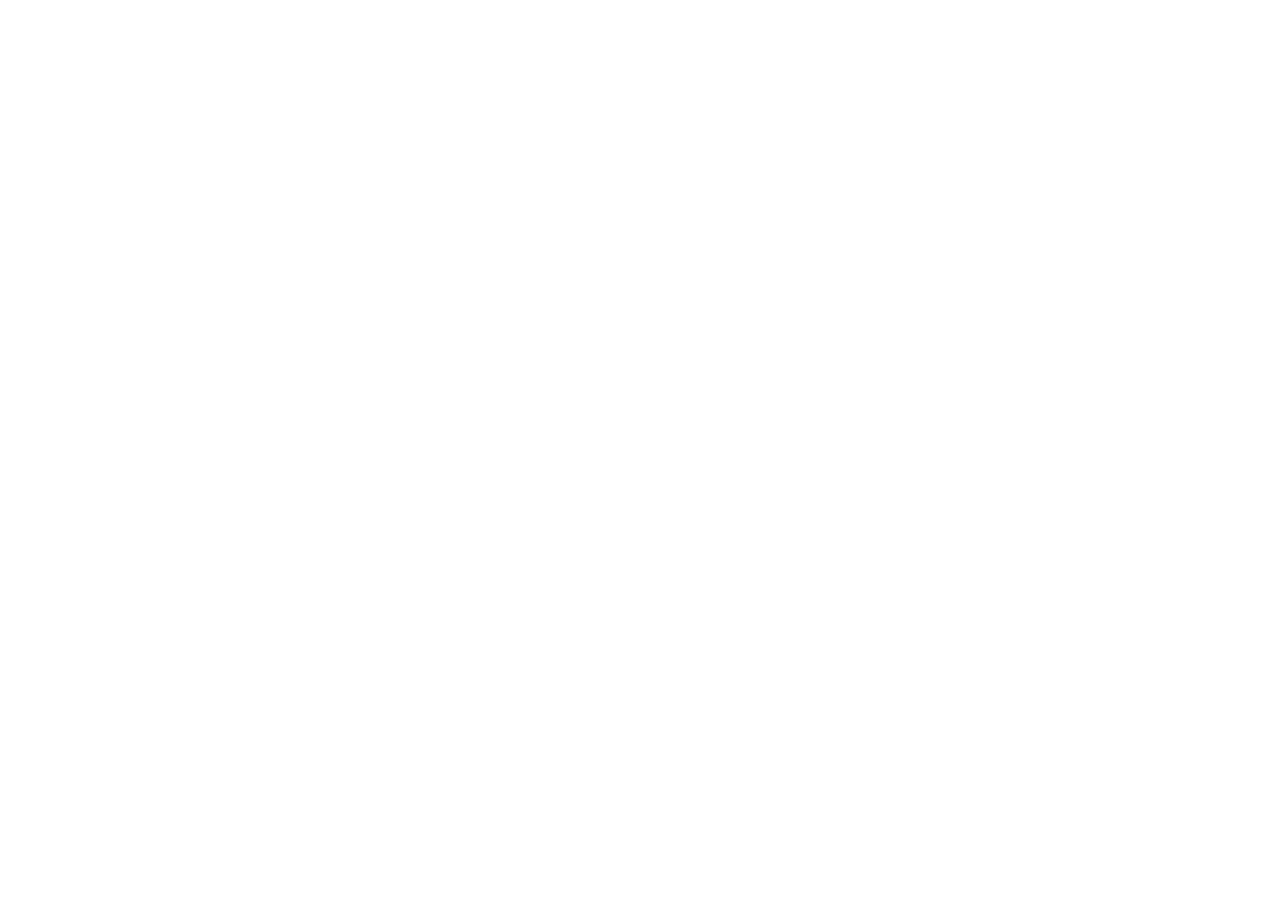
==== all-cards.html @ 4052f907 "added files" ====
<html lang="en">
   <head>
      <meta charset="UTF-8" />
      <meta name="viewport" content="width=device-width, initial-scale=1.0" />
      <title>White Bear Start</title>
      <link rel="stylesheet" href="style/dist.css" />

      <script
         src="https://cdnjs.cloudflare.com/ajax/libs/jquery/3.5.1/jquery.min.js"
         defer
      ></script>
   </head>
   <body></body>
</html>
---- style/dist.css ----
@charset "UTF-8";
@import url("https://fonts.googleapis.com/css2?family=Fira+Sans:wght@500&family=Noto+Sans:wght@400;700&family=Noto+Serif&display=swap");
/*!
 * Bootstrap v4.4.1 (https://getbootstrap.com/)
 * Copyright 2011-2019 The Bootstrap Authors
 * Copyright 2011-2019 Twitter, Inc.
 * Licensed under MIT (https://github.com/twbs/bootstrap/blob/master/LICENSE)
 */
:root {
  --blue: #2f52b9;
  --indigo: #6610f2;
  --purple: #6f42c1;
  --pink: #e83e8c;
  --red: #a42443;
  --orange: #fd7e14;
  --yellow: #ffc107;
  --green: #28a745;
  --teal: #20c997;
  --cyan: #17a2b8;
  --white: #fff;
  --gray: #52535f;
  --gray-dark: #292a30;
  --primary: #52535f;
  --secondary: #3d3e47;
  --success: #2f52b9;
  --info: #17a2b8;
  --warning: #ffc107;
  --danger: #ecb8c5;
  --light: #cccdd2;
  --dark: #292a30;
  --breakpoint-xs: 0;
  --breakpoint-sm: 576px;
  --breakpoint-md: 768px;
  --breakpoint-lg: 992px;
  --breakpoint-xl: 1200px;
  --font-family-sans-serif: "Noto Sans", sans-serif, "Apple Color Emoji", "Segoe UI Emoji", "Segoe UI Symbol", "Noto Color Emoji";
  --font-family-monospace: SFMono-Regular, Menlo, Monaco, Consolas, "Liberation Mono", "Courier New", monospace;
}

*,
*::before,
*::after {
  box-sizing: border-box;
}

html {
  font-family: sans-serif;
  line-height: 1.15;
  -webkit-text-size-adjust: 100%;
  -webkit-tap-highlight-color: rgba(0, 0, 0, 0);
}

article, aside, figcaption, figure, footer, header, hgroup, main, nav, section {
  display: block;
}

body {
  margin: 0;
  font-family: "Noto Sans", sans-serif, "Apple Color Emoji", "Segoe UI Emoji", "Segoe UI Symbol", "Noto Color Emoji";
  font-size: 1rem;
  font-weight: 400;
  line-height: 1.5;
  color: #212529;
  text-align: left;
  background-color: #fff;
}

[tabindex="-1"]:focus:not(:focus-visible) {
  outline: 0 !important;
}

hr {
  box-sizing: content-box;
  height: 0;
  overflow: visible;
}

h1, h2, h3, h4, h5, h6 {
  margin-top: 0;
  margin-bottom: 0.5rem;
}

p {
  margin-top: 0;
  margin-bottom: 1rem;
}

abbr[title],
abbr[data-original-title] {
  text-decoration: underline;
  text-decoration: underline dotted;
  cursor: help;
  border-bottom: 0;
  text-decoration-skip-ink: none;
}

address {
  margin-bottom: 1rem;
  font-style: normal;
  line-height: inherit;
}

ol,
ul,
dl {
  margin-top: 0;
  margin-bottom: 1rem;
}

ol ol,
ul ul,
ol ul,
ul ol {
  margin-bottom: 0;
}

dt {
  font-weight: 700;
}

dd {
  margin-bottom: 0.5rem;
  margin-left: 0;
}

blockquote {
  margin: 0 0 1rem;
}

b,
strong {
  font-weight: bolder;
}

small {
  font-size: 80%;
}

sub,
sup {
  position: relative;
  font-size: 75%;
  line-height: 0;
  vertical-align: baseline;
}

sub {
  bottom: -0.25em;
}

sup {
  top: -0.5em;
}

a {
  color: #52535f;
  text-decoration: none;
  background-color: transparent;
}
a:hover {
  color: #2f2f36;
  text-decoration: underline;
}

a:not([href]) {
  color: inherit;
  text-decoration: none;
}
a:not([href]):hover {
  color: inherit;
  text-decoration: none;
}

pre,
code,
kbd,
samp {
  font-family: SFMono-Regular, Menlo, Monaco, Consolas, "Liberation Mono", "Courier New", monospace;
  font-size: 1em;
}

pre {
  margin-top: 0;
  margin-bottom: 1rem;
  overflow: auto;
}

figure {
  margin: 0 0 1rem;
}

img {
  vertical-align: middle;
  border-style: none;
}

svg {
  overflow: hidden;
  vertical-align: middle;
}

table {
  border-collapse: collapse;
}

caption {
  padding-top: 0.75rem;
  padding-bottom: 0.75rem;
  color: #6c757d;
  text-align: left;
  caption-side: bottom;
}

th {
  text-align: inherit;
}

label {
  display: inline-block;
  margin-bottom: 0.5rem;
}

button {
  border-radius: 0;
}

button:focus {
  outline: 1px dotted;
  outline: 5px auto -webkit-focus-ring-color;
}

input,
button,
select,
optgroup,
textarea {
  margin: 0;
  font-family: inherit;
  font-size: inherit;
  line-height: inherit;
}

button,
input {
  overflow: visible;
}

button,
select {
  text-transform: none;
}

select {
  word-wrap: normal;
}

button,
[type=button],
[type=reset],
[type=submit] {
  -webkit-appearance: button;
}

button:not(:disabled),
[type=button]:not(:disabled),
[type=reset]:not(:disabled),
[type=submit]:not(:disabled) {
  cursor: pointer;
}

button::-moz-focus-inner,
[type=button]::-moz-focus-inner,
[type=reset]::-moz-focus-inner,
[type=submit]::-moz-focus-inner {
  padding: 0;
  border-style: none;
}

input[type=radio],
input[type=checkbox] {
  box-sizing: border-box;
  padding: 0;
}

input[type=date],
input[type=time],
input[type=datetime-local],
input[type=month] {
  -webkit-appearance: listbox;
}

textarea {
  overflow: auto;
  resize: vertical;
}

fieldset {
  min-width: 0;
  padding: 0;
  margin: 0;
  border: 0;
}

legend {
  display: block;
  width: 100%;
  max-width: 100%;
  padding: 0;
  margin-bottom: 0.5rem;
  font-size: 1.5rem;
  line-height: inherit;
  color: inherit;
  white-space: normal;
}

progress {
  vertical-align: baseline;
}

[type=number]::-webkit-inner-spin-button,
[type=number]::-webkit-outer-spin-button {
  height: auto;
}

[type=search] {
  outline-offset: -2px;
  -webkit-appearance: none;
}

[type=search]::-webkit-search-decoration {
  -webkit-appearance: none;
}

::-webkit-file-upload-button {
  font: inherit;
  -webkit-appearance: button;
}

output {
  display: inline-block;
}

summary {
  display: list-item;
  cursor: pointer;
}

template {
  display: none;
}

[hidden] {
  display: none !important;
}

h1, h2, h3, h4, h5, h6,
.h1, .h2, .h3, .h4, .h5, .h6 {
  margin-bottom: 0.5rem;
  font-weight: 500;
  line-height: 1.2;
}

h1, .h1 {
  font-size: 3.75rem;
}

h2, .h2 {
  font-size: 1.6875rem;
}

h3, .h3 {
  font-size: 1.25rem;
}

h4, .h4 {
  font-size: 1.25rem;
}

h5, .h5 {
  font-size: 1.25rem;
}

h6, .h6 {
  font-size: 1rem;
}

.lead {
  font-size: 1.25rem;
  font-weight: 300;
}

.display-1 {
  font-size: 6rem;
  font-weight: 300;
  line-height: 1.2;
}

.display-2 {
  font-size: 5.5rem;
  font-weight: 300;
  line-height: 1.2;
}

.display-3 {
  font-size: 4.5rem;
  font-weight: 300;
  line-height: 1.2;
}

.display-4 {
  font-size: 3.5rem;
  font-weight: 300;
  line-height: 1.2;
}

hr {
  margin-top: 1rem;
  margin-bottom: 1rem;
  border: 0;
  border-top: 1px solid rgba(0, 0, 0, 0.1);
}

small,
.small {
  font-size: 80%;
  font-weight: 400;
}

mark,
.mark {
  padding: 0.2em;
  background-color: #fcf8e3;
}

.list-unstyled {
  padding-left: 0;
  list-style: none;
}

.list-inline {
  padding-left: 0;
  list-style: none;
}

.list-inline-item {
  display: inline-block;
}
.list-inline-item:not(:last-child) {
  margin-right: 0.5rem;
}

.initialism {
  font-size: 90%;
  text-transform: uppercase;
}

.blockquote {
  margin-bottom: 1rem;
  font-size: 1.25rem;
}

.blockquote-footer {
  display: block;
  font-size: 80%;
  color: #6c757d;
}
.blockquote-footer::before {
  content: "— ";
}

.img-fluid {
  max-width: 100%;
  height: auto;
}

.img-thumbnail {
  padding: 0.25rem;
  background-color: #fff;
  border: 1px solid #dee2e6;
  border-radius: 0.25rem;
  max-width: 100%;
  height: auto;
}

.figure {
  display: inline-block;
}

.figure-img {
  margin-bottom: 0.5rem;
  line-height: 1;
}

.figure-caption {
  font-size: 90%;
  color: #6c757d;
}

code {
  font-size: 87.5%;
  color: #e83e8c;
  word-wrap: break-word;
}
a > code {
  color: inherit;
}

kbd {
  padding: 0.2rem 0.4rem;
  font-size: 87.5%;
  color: #fff;
  background-color: #212529;
  border-radius: 4;
}
kbd kbd {
  padding: 0;
  font-size: 100%;
  font-weight: 700;
}

pre {
  display: block;
  font-size: 87.5%;
  color: #212529;
}
pre code {
  font-size: inherit;
  color: inherit;
  word-break: normal;
}

.pre-scrollable {
  max-height: 340px;
  overflow-y: scroll;
}

.container {
  width: 100%;
  padding-right: 15px;
  padding-left: 15px;
  margin-right: auto;
  margin-left: auto;
}
@media (min-width: 576px) {
  .container {
    max-width: 540px;
  }
}
@media (min-width: 768px) {
  .container {
    max-width: 720px;
  }
}
@media (min-width: 992px) {
  .container {
    max-width: 960px;
  }
}
@media (min-width: 1200px) {
  .container {
    max-width: 1140px;
  }
}

.container-fluid, .container-xl, .container-lg, .container-md, .container-sm {
  width: 100%;
  padding-right: 15px;
  padding-left: 15px;
  margin-right: auto;
  margin-left: auto;
}

@media (min-width: 576px) {
  .container-sm, .container {
    max-width: 540px;
  }
}
@media (min-width: 768px) {
  .container-md, .container-sm, .container {
    max-width: 720px;
  }
}
@media (min-width: 992px) {
  .container-lg, .container-md, .container-sm, .container {
    max-width: 960px;
  }
}
@media (min-width: 1200px) {
  .container-xl, .container-lg, .container-md, .container-sm, .container {
    max-width: 1140px;
  }
}
.row {
  display: flex;
  flex-wrap: wrap;
  margin-right: -15px;
  margin-left: -15px;
}

.no-gutters {
  margin-right: 0;
  margin-left: 0;
}
.no-gutters > .col,
.no-gutters > [class*=col-] {
  padding-right: 0;
  padding-left: 0;
}

.col-xl,
.col-xl-auto, .col-xl-12, .col-xl-11, .col-xl-10, .col-xl-9, .col-xl-8, .col-xl-7, .col-xl-6, .col-xl-5, .col-xl-4, .col-xl-3, .col-xl-2, .col-xl-1, .col-lg,
.col-lg-auto, .col-lg-12, .col-lg-11, .col-lg-10, .col-lg-9, .col-lg-8, .col-lg-7, .col-lg-6, .col-lg-5, .col-lg-4, .col-lg-3, .col-lg-2, .col-lg-1, .col-md,
.col-md-auto, .col-md-12, .col-md-11, .col-md-10, .col-md-9, .col-md-8, .col-md-7, .col-md-6, .col-md-5, .col-md-4, .col-md-3, .col-md-2, .col-md-1, .col-sm,
.col-sm-auto, .col-sm-12, .col-sm-11, .col-sm-10, .col-sm-9, .col-sm-8, .col-sm-7, .col-sm-6, .col-sm-5, .col-sm-4, .col-sm-3, .col-sm-2, .col-sm-1, .col,
.col-auto, .col-12, .col-11, .col-10, .col-9, .col-8, .col-7, .col-6, .col-5, .col-4, .col-3, .col-2, .col-1 {
  position: relative;
  width: 100%;
  padding-right: 15px;
  padding-left: 15px;
}

.col {
  flex-basis: 0;
  flex-grow: 1;
  max-width: 100%;
}

.row-cols-1 > * {
  flex: 0 0 100%;
  max-width: 100%;
}

.row-cols-2 > * {
  flex: 0 0 50%;
  max-width: 50%;
}

.row-cols-3 > * {
  flex: 0 0 33.3333333333%;
  max-width: 33.3333333333%;
}

.row-cols-4 > * {
  flex: 0 0 25%;
  max-width: 25%;
}

.row-cols-5 > * {
  flex: 0 0 20%;
  max-width: 20%;
}

.row-cols-6 > * {
  flex: 0 0 16.6666666667%;
  max-width: 16.6666666667%;
}

.col-auto {
  flex: 0 0 auto;
  width: auto;
  max-width: 100%;
}

.col-1 {
  flex: 0 0 8.3333333333%;
  max-width: 8.3333333333%;
}

.col-2 {
  flex: 0 0 16.6666666667%;
  max-width: 16.6666666667%;
}

.col-3 {
  flex: 0 0 25%;
  max-width: 25%;
}

.col-4 {
  flex: 0 0 33.3333333333%;
  max-width: 33.3333333333%;
}

.col-5 {
  flex: 0 0 41.6666666667%;
  max-width: 41.6666666667%;
}

.col-6 {
  flex: 0 0 50%;
  max-width: 50%;
}

.col-7 {
  flex: 0 0 58.3333333333%;
  max-width: 58.3333333333%;
}

.col-8 {
  flex: 0 0 66.6666666667%;
  max-width: 66.6666666667%;
}

.col-9 {
  flex: 0 0 75%;
  max-width: 75%;
}

.col-10 {
  flex: 0 0 83.3333333333%;
  max-width: 83.3333333333%;
}

.col-11 {
  flex: 0 0 91.6666666667%;
  max-width: 91.6666666667%;
}

.col-12 {
  flex: 0 0 100%;
  max-width: 100%;
}

.order-first {
  order: -1;
}

.order-last {
  order: 13;
}

.order-0 {
  order: 0;
}

.order-1 {
  order: 1;
}

.order-2 {
  order: 2;
}

.order-3 {
  order: 3;
}

.order-4 {
  order: 4;
}

.order-5 {
  order: 5;
}

.order-6 {
  order: 6;
}

.order-7 {
  order: 7;
}

.order-8 {
  order: 8;
}

.order-9 {
  order: 9;
}

.order-10 {
  order: 10;
}

.order-11 {
  order: 11;
}

.order-12 {
  order: 12;
}

.offset-1 {
  margin-left: 8.3333333333%;
}

.offset-2 {
  margin-left: 16.6666666667%;
}

.offset-3 {
  margin-left: 25%;
}

.offset-4 {
  margin-left: 33.3333333333%;
}

.offset-5 {
  margin-left: 41.6666666667%;
}

.offset-6 {
  margin-left: 50%;
}

.offset-7 {
  margin-left: 58.3333333333%;
}

.offset-8 {
  margin-left: 66.6666666667%;
}

.offset-9 {
  margin-left: 75%;
}

.offset-10 {
  margin-left: 83.3333333333%;
}

.offset-11 {
  margin-left: 91.6666666667%;
}

@media (min-width: 576px) {
  .col-sm {
    flex-basis: 0;
    flex-grow: 1;
    max-width: 100%;
  }

  .row-cols-sm-1 > * {
    flex: 0 0 100%;
    max-width: 100%;
  }

  .row-cols-sm-2 > * {
    flex: 0 0 50%;
    max-width: 50%;
  }

  .row-cols-sm-3 > * {
    flex: 0 0 33.3333333333%;
    max-width: 33.3333333333%;
  }

  .row-cols-sm-4 > * {
    flex: 0 0 25%;
    max-width: 25%;
  }

  .row-cols-sm-5 > * {
    flex: 0 0 20%;
    max-width: 20%;
  }

  .row-cols-sm-6 > * {
    flex: 0 0 16.6666666667%;
    max-width: 16.6666666667%;
  }

  .col-sm-auto {
    flex: 0 0 auto;
    width: auto;
    max-width: 100%;
  }

  .col-sm-1 {
    flex: 0 0 8.3333333333%;
    max-width: 8.3333333333%;
  }

  .col-sm-2 {
    flex: 0 0 16.6666666667%;
    max-width: 16.6666666667%;
  }

  .col-sm-3 {
    flex: 0 0 25%;
    max-width: 25%;
  }

  .col-sm-4 {
    flex: 0 0 33.3333333333%;
    max-width: 33.3333333333%;
  }

  .col-sm-5 {
    flex: 0 0 41.6666666667%;
    max-width: 41.6666666667%;
  }

  .col-sm-6 {
    flex: 0 0 50%;
    max-width: 50%;
  }

  .col-sm-7 {
    flex: 0 0 58.3333333333%;
    max-width: 58.3333333333%;
  }

  .col-sm-8 {
    flex: 0 0 66.6666666667%;
    max-width: 66.6666666667%;
  }

  .col-sm-9 {
    flex: 0 0 75%;
    max-width: 75%;
  }

  .col-sm-10 {
    flex: 0 0 83.3333333333%;
    max-width: 83.3333333333%;
  }

  .col-sm-11 {
    flex: 0 0 91.6666666667%;
    max-width: 91.6666666667%;
  }

  .col-sm-12 {
    flex: 0 0 100%;
    max-width: 100%;
  }

  .order-sm-first {
    order: -1;
  }

  .order-sm-last {
    order: 13;
  }

  .order-sm-0 {
    order: 0;
  }

  .order-sm-1 {
    order: 1;
  }

  .order-sm-2 {
    order: 2;
  }

  .order-sm-3 {
    order: 3;
  }

  .order-sm-4 {
    order: 4;
  }

  .order-sm-5 {
    order: 5;
  }

  .order-sm-6 {
    order: 6;
  }

  .order-sm-7 {
    order: 7;
  }

  .order-sm-8 {
    order: 8;
  }

  .order-sm-9 {
    order: 9;
  }

  .order-sm-10 {
    order: 10;
  }

  .order-sm-11 {
    order: 11;
  }

  .order-sm-12 {
    order: 12;
  }

  .offset-sm-0 {
    margin-left: 0;
  }

  .offset-sm-1 {
    margin-left: 8.3333333333%;
  }

  .offset-sm-2 {
    margin-left: 16.6666666667%;
  }

  .offset-sm-3 {
    margin-left: 25%;
  }

  .offset-sm-4 {
    margin-left: 33.3333333333%;
  }

  .offset-sm-5 {
    margin-left: 41.6666666667%;
  }

  .offset-sm-6 {
    margin-left: 50%;
  }

  .offset-sm-7 {
    margin-left: 58.3333333333%;
  }

  .offset-sm-8 {
    margin-left: 66.6666666667%;
  }

  .offset-sm-9 {
    margin-left: 75%;
  }

  .offset-sm-10 {
    margin-left: 83.3333333333%;
  }

  .offset-sm-11 {
    margin-left: 91.6666666667%;
  }
}
@media (min-width: 768px) {
  .col-md {
    flex-basis: 0;
    flex-grow: 1;
    max-width: 100%;
  }

  .row-cols-md-1 > * {
    flex: 0 0 100%;
    max-width: 100%;
  }

  .row-cols-md-2 > * {
    flex: 0 0 50%;
    max-width: 50%;
  }

  .row-cols-md-3 > * {
    flex: 0 0 33.3333333333%;
    max-width: 33.3333333333%;
  }

  .row-cols-md-4 > * {
    flex: 0 0 25%;
    max-width: 25%;
  }

  .row-cols-md-5 > * {
    flex: 0 0 20%;
    max-width: 20%;
  }

  .row-cols-md-6 > * {
    flex: 0 0 16.6666666667%;
    max-width: 16.6666666667%;
  }

  .col-md-auto {
    flex: 0 0 auto;
    width: auto;
    max-width: 100%;
  }

  .col-md-1 {
    flex: 0 0 8.3333333333%;
    max-width: 8.3333333333%;
  }

  .col-md-2 {
    flex: 0 0 16.6666666667%;
    max-width: 16.6666666667%;
  }

  .col-md-3 {
    flex: 0 0 25%;
    max-width: 25%;
  }

  .col-md-4 {
    flex: 0 0 33.3333333333%;
    max-width: 33.3333333333%;
  }

  .col-md-5 {
    flex: 0 0 41.6666666667%;
    max-width: 41.6666666667%;
  }

  .col-md-6 {
    flex: 0 0 50%;
    max-width: 50%;
  }

  .col-md-7 {
    flex: 0 0 58.3333333333%;
    max-width: 58.3333333333%;
  }

  .col-md-8 {
    flex: 0 0 66.6666666667%;
    max-width: 66.6666666667%;
  }

  .col-md-9 {
    flex: 0 0 75%;
    max-width: 75%;
  }

  .col-md-10 {
    flex: 0 0 83.3333333333%;
    max-width: 83.3333333333%;
  }

  .col-md-11 {
    flex: 0 0 91.6666666667%;
    max-width: 91.6666666667%;
  }

  .col-md-12 {
    flex: 0 0 100%;
    max-width: 100%;
  }

  .order-md-first {
    order: -1;
  }

  .order-md-last {
    order: 13;
  }

  .order-md-0 {
    order: 0;
  }

  .order-md-1 {
    order: 1;
  }

  .order-md-2 {
    order: 2;
  }

  .order-md-3 {
    order: 3;
  }

  .order-md-4 {
    order: 4;
  }

  .order-md-5 {
    order: 5;
  }

  .order-md-6 {
    order: 6;
  }

  .order-md-7 {
    order: 7;
  }

  .order-md-8 {
    order: 8;
  }

  .order-md-9 {
    order: 9;
  }

  .order-md-10 {
    order: 10;
  }

  .order-md-11 {
    order: 11;
  }

  .order-md-12 {
    order: 12;
  }

  .offset-md-0 {
    margin-left: 0;
  }

  .offset-md-1 {
    margin-left: 8.3333333333%;
  }

  .offset-md-2 {
    margin-left: 16.6666666667%;
  }

  .offset-md-3 {
    margin-left: 25%;
  }

  .offset-md-4 {
    margin-left: 33.3333333333%;
  }

  .offset-md-5 {
    margin-left: 41.6666666667%;
  }

  .offset-md-6 {
    margin-left: 50%;
  }

  .offset-md-7 {
    margin-left: 58.3333333333%;
  }

  .offset-md-8 {
    margin-left: 66.6666666667%;
  }

  .offset-md-9 {
    margin-left: 75%;
  }

  .offset-md-10 {
    margin-left: 83.3333333333%;
  }

  .offset-md-11 {
    margin-left: 91.6666666667%;
  }
}
@media (min-width: 992px) {
  .col-lg {
    flex-basis: 0;
    flex-grow: 1;
    max-width: 100%;
  }

  .row-cols-lg-1 > * {
    flex: 0 0 100%;
    max-width: 100%;
  }

  .row-cols-lg-2 > * {
    flex: 0 0 50%;
    max-width: 50%;
  }

  .row-cols-lg-3 > * {
    flex: 0 0 33.3333333333%;
    max-width: 33.3333333333%;
  }

  .row-cols-lg-4 > * {
    flex: 0 0 25%;
    max-width: 25%;
  }

  .row-cols-lg-5 > * {
    flex: 0 0 20%;
    max-width: 20%;
  }

  .row-cols-lg-6 > * {
    flex: 0 0 16.6666666667%;
    max-width: 16.6666666667%;
  }

  .col-lg-auto {
    flex: 0 0 auto;
    width: auto;
    max-width: 100%;
  }

  .col-lg-1 {
    flex: 0 0 8.3333333333%;
    max-width: 8.3333333333%;
  }

  .col-lg-2 {
    flex: 0 0 16.6666666667%;
    max-width: 16.6666666667%;
  }

  .col-lg-3 {
    flex: 0 0 25%;
    max-width: 25%;
  }

  .col-lg-4 {
    flex: 0 0 33.3333333333%;
    max-width: 33.3333333333%;
  }

  .col-lg-5 {
    flex: 0 0 41.6666666667%;
    max-width: 41.6666666667%;
  }

  .col-lg-6 {
    flex: 0 0 50%;
    max-width: 50%;
  }

  .col-lg-7 {
    flex: 0 0 58.3333333333%;
    max-width: 58.3333333333%;
  }

  .col-lg-8 {
    flex: 0 0 66.6666666667%;
    max-width: 66.6666666667%;
  }

  .col-lg-9 {
    flex: 0 0 75%;
    max-width: 75%;
  }

  .col-lg-10 {
    flex: 0 0 83.3333333333%;
    max-width: 83.3333333333%;
  }

  .col-lg-11 {
    flex: 0 0 91.6666666667%;
    max-width: 91.6666666667%;
  }

  .col-lg-12 {
    flex: 0 0 100%;
    max-width: 100%;
  }

  .order-lg-first {
    order: -1;
  }

  .order-lg-last {
    order: 13;
  }

  .order-lg-0 {
    order: 0;
  }

  .order-lg-1 {
    order: 1;
  }

  .order-lg-2 {
    order: 2;
  }

  .order-lg-3 {
    order: 3;
  }

  .order-lg-4 {
    order: 4;
  }

  .order-lg-5 {
    order: 5;
  }

  .order-lg-6 {
    order: 6;
  }

  .order-lg-7 {
    order: 7;
  }

  .order-lg-8 {
    order: 8;
  }

  .order-lg-9 {
    order: 9;
  }

  .order-lg-10 {
    order: 10;
  }

  .order-lg-11 {
    order: 11;
  }

  .order-lg-12 {
    order: 12;
  }

  .offset-lg-0 {
    margin-left: 0;
  }

  .offset-lg-1 {
    margin-left: 8.3333333333%;
  }

  .offset-lg-2 {
    margin-left: 16.6666666667%;
  }

  .offset-lg-3 {
    margin-left: 25%;
  }

  .offset-lg-4 {
    margin-left: 33.3333333333%;
  }

  .offset-lg-5 {
    margin-left: 41.6666666667%;
  }

  .offset-lg-6 {
    margin-left: 50%;
  }

  .offset-lg-7 {
    margin-left: 58.3333333333%;
  }

  .offset-lg-8 {
    margin-left: 66.6666666667%;
  }

  .offset-lg-9 {
    margin-left: 75%;
  }

  .offset-lg-10 {
    margin-left: 83.3333333333%;
  }

  .offset-lg-11 {
    margin-left: 91.6666666667%;
  }
}
@media (min-width: 1200px) {
  .col-xl {
    flex-basis: 0;
    flex-grow: 1;
    max-width: 100%;
  }

  .row-cols-xl-1 > * {
    flex: 0 0 100%;
    max-width: 100%;
  }

  .row-cols-xl-2 > * {
    flex: 0 0 50%;
    max-width: 50%;
  }

  .row-cols-xl-3 > * {
    flex: 0 0 33.3333333333%;
    max-width: 33.3333333333%;
  }

  .row-cols-xl-4 > * {
    flex: 0 0 25%;
    max-width: 25%;
  }

  .row-cols-xl-5 > * {
    flex: 0 0 20%;
    max-width: 20%;
  }

  .row-cols-xl-6 > * {
    flex: 0 0 16.6666666667%;
    max-width: 16.6666666667%;
  }

  .col-xl-auto {
    flex: 0 0 auto;
    width: auto;
    max-width: 100%;
  }

  .col-xl-1 {
    flex: 0 0 8.3333333333%;
    max-width: 8.3333333333%;
  }

  .col-xl-2 {
    flex: 0 0 16.6666666667%;
    max-width: 16.6666666667%;
  }

  .col-xl-3 {
    flex: 0 0 25%;
    max-width: 25%;
  }

  .col-xl-4 {
    flex: 0 0 33.3333333333%;
    max-width: 33.3333333333%;
  }

  .col-xl-5 {
    flex: 0 0 41.6666666667%;
    max-width: 41.6666666667%;
  }

  .col-xl-6 {
    flex: 0 0 50%;
    max-width: 50%;
  }

  .col-xl-7 {
    flex: 0 0 58.3333333333%;
    max-width: 58.3333333333%;
  }

  .col-xl-8 {
    flex: 0 0 66.6666666667%;
    max-width: 66.6666666667%;
  }

  .col-xl-9 {
    flex: 0 0 75%;
    max-width: 75%;
  }

  .col-xl-10 {
    flex: 0 0 83.3333333333%;
    max-width: 83.3333333333%;
  }

  .col-xl-11 {
    flex: 0 0 91.6666666667%;
    max-width: 91.6666666667%;
  }

  .col-xl-12 {
    flex: 0 0 100%;
    max-width: 100%;
  }

  .order-xl-first {
    order: -1;
  }

  .order-xl-last {
    order: 13;
  }

  .order-xl-0 {
    order: 0;
  }

  .order-xl-1 {
    order: 1;
  }

  .order-xl-2 {
    order: 2;
  }

  .order-xl-3 {
    order: 3;
  }

  .order-xl-4 {
    order: 4;
  }

  .order-xl-5 {
    order: 5;
  }

  .order-xl-6 {
    order: 6;
  }

  .order-xl-7 {
    order: 7;
  }

  .order-xl-8 {
    order: 8;
  }

  .order-xl-9 {
    order: 9;
  }

  .order-xl-10 {
    order: 10;
  }

  .order-xl-11 {
    order: 11;
  }

  .order-xl-12 {
    order: 12;
  }

  .offset-xl-0 {
    margin-left: 0;
  }

  .offset-xl-1 {
    margin-left: 8.3333333333%;
  }

  .offset-xl-2 {
    margin-left: 16.6666666667%;
  }

  .offset-xl-3 {
    margin-left: 25%;
  }

  .offset-xl-4 {
    margin-left: 33.3333333333%;
  }

  .offset-xl-5 {
    margin-left: 41.6666666667%;
  }

  .offset-xl-6 {
    margin-left: 50%;
  }

  .offset-xl-7 {
    margin-left: 58.3333333333%;
  }

  .offset-xl-8 {
    margin-left: 66.6666666667%;
  }

  .offset-xl-9 {
    margin-left: 75%;
  }

  .offset-xl-10 {
    margin-left: 83.3333333333%;
  }

  .offset-xl-11 {
    margin-left: 91.6666666667%;
  }
}
.table {
  width: 100%;
  margin-bottom: 1rem;
  color: #212529;
}
.table th,
.table td {
  padding: 0.75rem;
  vertical-align: top;
  border-top: 1px solid #dee2e6;
}
.table thead th {
  vertical-align: bottom;
  border-bottom: 2px solid #dee2e6;
}
.table tbody + tbody {
  border-top: 2px solid #dee2e6;
}

.table-sm th,
.table-sm td {
  padding: 0.3rem;
}

.table-bordered {
  border: 1px solid #dee2e6;
}
.table-bordered th,
.table-bordered td {
  border: 1px solid #dee2e6;
}
.table-bordered thead th,
.table-bordered thead td {
  border-bottom-width: 2px;
}

.table-borderless th,
.table-borderless td,
.table-borderless thead th,
.table-borderless tbody + tbody {
  border: 0;
}

.table-striped tbody tr:nth-of-type(odd) {
  background-color: rgba(0, 0, 0, 0.05);
}

.table-hover tbody tr:hover {
  color: #212529;
  background-color: rgba(0, 0, 0, 0.075);
}

.table-primary,
.table-primary > th,
.table-primary > td {
  background-color: #cfcfd2;
}
.table-primary th,
.table-primary td,
.table-primary thead th,
.table-primary tbody + tbody {
  border-color: #a5a6ac;
}

.table-hover .table-primary:hover {
  background-color: #c2c2c6;
}
.table-hover .table-primary:hover > td,
.table-hover .table-primary:hover > th {
  background-color: #c2c2c6;
}

.table-secondary,
.table-secondary > th,
.table-secondary > td {
  background-color: #c9c9cb;
}
.table-secondary th,
.table-secondary td,
.table-secondary thead th,
.table-secondary tbody + tbody {
  border-color: #9a9b9f;
}

.table-hover .table-secondary:hover {
  background-color: #bcbcbe;
}
.table-hover .table-secondary:hover > td,
.table-hover .table-secondary:hover > th {
  background-color: #bcbcbe;
}

.table-success,
.table-success > th,
.table-success > td {
  background-color: #c5cfeb;
}
.table-success th,
.table-success td,
.table-success thead th,
.table-success tbody + tbody {
  border-color: #93a5db;
}

.table-hover .table-success:hover {
  background-color: #b2bfe4;
}
.table-hover .table-success:hover > td,
.table-hover .table-success:hover > th {
  background-color: #b2bfe4;
}

.table-info,
.table-info > th,
.table-info > td {
  background-color: #bee5eb;
}
.table-info th,
.table-info td,
.table-info thead th,
.table-info tbody + tbody {
  border-color: #86cfda;
}

.table-hover .table-info:hover {
  background-color: #abdde5;
}
.table-hover .table-info:hover > td,
.table-hover .table-info:hover > th {
  background-color: #abdde5;
}

.table-warning,
.table-warning > th,
.table-warning > td {
  background-color: #ffeeba;
}
.table-warning th,
.table-warning td,
.table-warning thead th,
.table-warning tbody + tbody {
  border-color: #ffdf7e;
}

.table-hover .table-warning:hover {
  background-color: #ffe8a1;
}
.table-hover .table-warning:hover > td,
.table-hover .table-warning:hover > th {
  background-color: #ffe8a1;
}

.table-danger,
.table-danger > th,
.table-danger > td {
  background-color: #faebef;
}
.table-danger th,
.table-danger td,
.table-danger thead th,
.table-danger tbody + tbody {
  border-color: #f5dae1;
}

.table-hover .table-danger:hover {
  background-color: #f5d7df;
}
.table-hover .table-danger:hover > td,
.table-hover .table-danger:hover > th {
  background-color: #f5d7df;
}

.table-light,
.table-light > th,
.table-light > td {
  background-color: #f1f1f2;
}
.table-light th,
.table-light td,
.table-light thead th,
.table-light tbody + tbody {
  border-color: #e4e5e8;
}

.table-hover .table-light:hover {
  background-color: #e4e4e6;
}
.table-hover .table-light:hover > td,
.table-hover .table-light:hover > th {
  background-color: #e4e4e6;
}

.table-dark,
.table-dark > th,
.table-dark > td {
  background-color: #c3c3c5;
}
.table-dark th,
.table-dark td,
.table-dark thead th,
.table-dark tbody + tbody {
  border-color: #909093;
}

.table-hover .table-dark:hover {
  background-color: #b6b6b8;
}
.table-hover .table-dark:hover > td,
.table-hover .table-dark:hover > th {
  background-color: #b6b6b8;
}

.table-active,
.table-active > th,
.table-active > td {
  background-color: rgba(0, 0, 0, 0.075);
}

.table-hover .table-active:hover {
  background-color: rgba(0, 0, 0, 0.075);
}
.table-hover .table-active:hover > td,
.table-hover .table-active:hover > th {
  background-color: rgba(0, 0, 0, 0.075);
}

.table .thead-dark th {
  color: #fff;
  background-color: #343a40;
  border-color: #454d55;
}
.table .thead-light th {
  color: #495057;
  background-color: #e9ecef;
  border-color: #dee2e6;
}

.table-dark {
  color: #fff;
  background-color: #343a40;
}
.table-dark th,
.table-dark td,
.table-dark thead th {
  border-color: #454d55;
}
.table-dark.table-bordered {
  border: 0;
}
.table-dark.table-striped tbody tr:nth-of-type(odd) {
  background-color: rgba(255, 255, 255, 0.05);
}
.table-dark.table-hover tbody tr:hover {
  color: #fff;
  background-color: rgba(255, 255, 255, 0.075);
}

@media (max-width: 575.98px) {
  .table-responsive-sm {
    display: block;
    width: 100%;
    overflow-x: auto;
    -webkit-overflow-scrolling: touch;
  }
  .table-responsive-sm > .table-bordered {
    border: 0;
  }
}
@media (max-width: 767.98px) {
  .table-responsive-md {
    display: block;
    width: 100%;
    overflow-x: auto;
    -webkit-overflow-scrolling: touch;
  }
  .table-responsive-md > .table-bordered {
    border: 0;
  }
}
@media (max-width: 991.98px) {
  .table-responsive-lg {
    display: block;
    width: 100%;
    overflow-x: auto;
    -webkit-overflow-scrolling: touch;
  }
  .table-responsive-lg > .table-bordered {
    border: 0;
  }
}
@media (max-width: 1199.98px) {
  .table-responsive-xl {
    display: block;
    width: 100%;
    overflow-x: auto;
    -webkit-overflow-scrolling: touch;
  }
  .table-responsive-xl > .table-bordered {
    border: 0;
  }
}
.table-responsive {
  display: block;
  width: 100%;
  overflow-x: auto;
  -webkit-overflow-scrolling: touch;
}
.table-responsive > .table-bordered {
  border: 0;
}

.form-control {
  display: block;
  width: 100%;
  height: calc(1.5em + 0.75rem + 2px);
  padding: 8 1rem;
  font-size: 1rem;
  font-weight: 400;
  line-height: 1.5;
  color: #495057;
  background-color: #fff;
  background-clip: padding-box;
  border: 1px solid #ced4da;
  border-radius: 0.25rem;
  transition: border-color 0.15s ease-in-out, box-shadow 0.15s ease-in-out;
}
@media (prefers-reduced-motion: reduce) {
  .form-control {
    transition: none;
  }
}
.form-control::-ms-expand {
  background-color: transparent;
  border: 0;
}
.form-control:-moz-focusring {
  color: transparent;
  text-shadow: 0 0 0 #495057;
}
.form-control:focus {
  color: #495057;
  background-color: #fff;
  border-color: #80bdff;
  outline: 0;
  box-shadow: 0 0 0 0.2rem rgba(0, 123, 255, 0.25);
}
.form-control::placeholder {
  color: #6c757d;
  opacity: 1;
}
.form-control:disabled, .form-control[readonly] {
  background-color: #e9ecef;
  opacity: 1;
}

select.form-control:focus::-ms-value {
  color: #495057;
  background-color: #fff;
}

.form-control-file,
.form-control-range {
  display: block;
  width: 100%;
}

.col-form-label {
  padding-top: 9px;
  padding-bottom: 9px;
  margin-bottom: 0;
  font-size: inherit;
  line-height: 1.5;
}

.col-form-label-lg {
  padding-top: 9px;
  padding-bottom: 9px;
  font-size: 1.25rem;
  line-height: 1.5;
}

.col-form-label-sm {
  padding-top: 9px;
  padding-bottom: 9px;
  font-size: 0.875rem;
  line-height: 1.5;
}

.form-control-plaintext {
  display: block;
  width: 100%;
  padding: 8 0;
  margin-bottom: 0;
  font-size: 1rem;
  line-height: 1.5;
  color: #212529;
  background-color: transparent;
  border: solid transparent;
  border-width: 1px 0;
}
.form-control-plaintext.form-control-sm, .form-control-plaintext.form-control-lg {
  padding-right: 0;
  padding-left: 0;
}

.form-control-sm {
  height: calc(1.5em + 0.5rem + 2px);
  padding: 8 1rem;
  font-size: 0.875rem;
  line-height: 1.5;
  border-radius: 0.2rem;
}

.form-control-lg {
  height: calc(1.5em + 1rem + 2px);
  padding: 8 64;
  font-size: 1.25rem;
  line-height: 1.5;
  border-radius: 0.3rem;
}

select.form-control[size], select.form-control[multiple] {
  height: auto;
}

textarea.form-control {
  height: auto;
}

.form-group {
  margin-bottom: 1rem;
}

.form-text {
  display: block;
  margin-top: 0.25rem;
}

.form-row {
  display: flex;
  flex-wrap: wrap;
  margin-right: -5px;
  margin-left: -5px;
}
.form-row > .col,
.form-row > [class*=col-] {
  padding-right: 5px;
  padding-left: 5px;
}

.form-check {
  position: relative;
  display: block;
  padding-left: 1.25rem;
}

.form-check-input {
  position: absolute;
  margin-top: 0.3rem;
  margin-left: -1.25rem;
}
.form-check-input[disabled] ~ .form-check-label, .form-check-input:disabled ~ .form-check-label {
  color: #6c757d;
}

.form-check-label {
  margin-bottom: 0;
}

.form-check-inline {
  display: inline-flex;
  align-items: center;
  padding-left: 0;
  margin-right: 0.75rem;
}
.form-check-inline .form-check-input {
  position: static;
  margin-top: 0;
  margin-right: 0.3125rem;
  margin-left: 0;
}

.valid-feedback {
  display: none;
  width: 100%;
  margin-top: 0.25rem;
  font-size: 80%;
  color: #28a745;
}

.valid-tooltip {
  position: absolute;
  top: 100%;
  z-index: 5;
  display: none;
  max-width: 100%;
  padding: 0.25rem 0.5rem;
  margin-top: 0.1rem;
  font-size: 0.875rem;
  line-height: 1.5;
  color: #fff;
  background-color: rgba(40, 167, 69, 0.9);
  border-radius: 0.25rem;
}

.was-validated :valid ~ .valid-feedback,
.was-validated :valid ~ .valid-tooltip,
.is-valid ~ .valid-feedback,
.is-valid ~ .valid-tooltip {
  display: block;
}

.was-validated .form-control:valid, .form-control.is-valid {
  border-color: #28a745;
  padding-right: calc(1.5em + 0.75rem);
  background-image: url("data:image/svg+xml,%3csvg xmlns='http://www.w3.org/2000/svg' width='8' height='8' viewBox='0 0 8 8'%3e%3cpath fill='%2328a745' d='M2.3 6.73L.6 4.53c-.4-1.04.46-1.4 1.1-.8l1.1 1.4 3.4-3.8c.6-.63 1.6-.27 1.2.7l-4 4.6c-.43.5-.8.4-1.1.1z'/%3e%3c/svg%3e");
  background-repeat: no-repeat;
  background-position: right calc(0.375em + 0.1875rem) center;
  background-size: calc(0.75em + 0.375rem) calc(0.75em + 0.375rem);
}
.was-validated .form-control:valid:focus, .form-control.is-valid:focus {
  border-color: #28a745;
  box-shadow: 0 0 0 0.2rem rgba(40, 167, 69, 0.25);
}

.was-validated textarea.form-control:valid, textarea.form-control.is-valid {
  padding-right: calc(1.5em + 0.75rem);
  background-position: top calc(0.375em + 0.1875rem) right calc(0.375em + 0.1875rem);
}

.was-validated .custom-select:valid, .custom-select.is-valid {
  border-color: #28a745;
  padding-right: calc(0.75em + 2.3125rem);
  background: url("data:image/svg+xml,%3csvg xmlns='http://www.w3.org/2000/svg' width='4' height='5' viewBox='0 0 4 5'%3e%3cpath fill='%23343a40' d='M2 0L0 2h4zm0 5L0 3h4z'/%3e%3c/svg%3e") no-repeat right 0.75rem center/8px 10px, url("data:image/svg+xml,%3csvg xmlns='http://www.w3.org/2000/svg' width='8' height='8' viewBox='0 0 8 8'%3e%3cpath fill='%2328a745' d='M2.3 6.73L.6 4.53c-.4-1.04.46-1.4 1.1-.8l1.1 1.4 3.4-3.8c.6-.63 1.6-.27 1.2.7l-4 4.6c-.43.5-.8.4-1.1.1z'/%3e%3c/svg%3e") #fff no-repeat center right 1.75rem/calc(0.75em + 0.375rem) calc(0.75em + 0.375rem);
}
.was-validated .custom-select:valid:focus, .custom-select.is-valid:focus {
  border-color: #28a745;
  box-shadow: 0 0 0 0.2rem rgba(40, 167, 69, 0.25);
}

.was-validated .form-check-input:valid ~ .form-check-label, .form-check-input.is-valid ~ .form-check-label {
  color: #28a745;
}
.was-validated .form-check-input:valid ~ .valid-feedback,
.was-validated .form-check-input:valid ~ .valid-tooltip, .form-check-input.is-valid ~ .valid-feedback,
.form-check-input.is-valid ~ .valid-tooltip {
  display: block;
}

.was-validated .custom-control-input:valid ~ .custom-control-label, .custom-control-input.is-valid ~ .custom-control-label {
  color: #28a745;
}
.was-validated .custom-control-input:valid ~ .custom-control-label::before, .custom-control-input.is-valid ~ .custom-control-label::before {
  border-color: #28a745;
}
.was-validated .custom-control-input:valid:checked ~ .custom-control-label::before, .custom-control-input.is-valid:checked ~ .custom-control-label::before {
  border-color: #34ce57;
  background-color: #34ce57;
}
.was-validated .custom-control-input:valid:focus ~ .custom-control-label::before, .custom-control-input.is-valid:focus ~ .custom-control-label::before {
  box-shadow: 0 0 0 0.2rem rgba(40, 167, 69, 0.25);
}
.was-validated .custom-control-input:valid:focus:not(:checked) ~ .custom-control-label::before, .custom-control-input.is-valid:focus:not(:checked) ~ .custom-control-label::before {
  border-color: #28a745;
}

.was-validated .custom-file-input:valid ~ .custom-file-label, .custom-file-input.is-valid ~ .custom-file-label {
  border-color: #28a745;
}
.was-validated .custom-file-input:valid:focus ~ .custom-file-label, .custom-file-input.is-valid:focus ~ .custom-file-label {
  border-color: #28a745;
  box-shadow: 0 0 0 0.2rem rgba(40, 167, 69, 0.25);
}

.invalid-feedback {
  display: none;
  width: 100%;
  margin-top: 0.25rem;
  font-size: 80%;
  color: #dc3545;
}

.invalid-tooltip {
  position: absolute;
  top: 100%;
  z-index: 5;
  display: none;
  max-width: 100%;
  padding: 0.25rem 0.5rem;
  margin-top: 0.1rem;
  font-size: 0.875rem;
  line-height: 1.5;
  color: #fff;
  background-color: rgba(220, 53, 69, 0.9);
  border-radius: 0.25rem;
}

.was-validated :invalid ~ .invalid-feedback,
.was-validated :invalid ~ .invalid-tooltip,
.is-invalid ~ .invalid-feedback,
.is-invalid ~ .invalid-tooltip {
  display: block;
}

.was-validated .form-control:invalid, .form-control.is-invalid {
  border-color: #dc3545;
  padding-right: calc(1.5em + 0.75rem);
  background-image: url("data:image/svg+xml,%3csvg xmlns='http://www.w3.org/2000/svg' width='12' height='12' fill='none' stroke='%23dc3545' viewBox='0 0 12 12'%3e%3ccircle cx='6' cy='6' r='4.5'/%3e%3cpath stroke-linejoin='round' d='M5.8 3.6h.4L6 6.5z'/%3e%3ccircle cx='6' cy='8.2' r='.6' fill='%23dc3545' stroke='none'/%3e%3c/svg%3e");
  background-repeat: no-repeat;
  background-position: right calc(0.375em + 0.1875rem) center;
  background-size: calc(0.75em + 0.375rem) calc(0.75em + 0.375rem);
}
.was-validated .form-control:invalid:focus, .form-control.is-invalid:focus {
  border-color: #dc3545;
  box-shadow: 0 0 0 0.2rem rgba(220, 53, 69, 0.25);
}

.was-validated textarea.form-control:invalid, textarea.form-control.is-invalid {
  padding-right: calc(1.5em + 0.75rem);
  background-position: top calc(0.375em + 0.1875rem) right calc(0.375em + 0.1875rem);
}

.was-validated .custom-select:invalid, .custom-select.is-invalid {
  border-color: #dc3545;
  padding-right: calc(0.75em + 2.3125rem);
  background: url("data:image/svg+xml,%3csvg xmlns='http://www.w3.org/2000/svg' width='4' height='5' viewBox='0 0 4 5'%3e%3cpath fill='%23343a40' d='M2 0L0 2h4zm0 5L0 3h4z'/%3e%3c/svg%3e") no-repeat right 0.75rem center/8px 10px, url("data:image/svg+xml,%3csvg xmlns='http://www.w3.org/2000/svg' width='12' height='12' fill='none' stroke='%23dc3545' viewBox='0 0 12 12'%3e%3ccircle cx='6' cy='6' r='4.5'/%3e%3cpath stroke-linejoin='round' d='M5.8 3.6h.4L6 6.5z'/%3e%3ccircle cx='6' cy='8.2' r='.6' fill='%23dc3545' stroke='none'/%3e%3c/svg%3e") #fff no-repeat center right 1.75rem/calc(0.75em + 0.375rem) calc(0.75em + 0.375rem);
}
.was-validated .custom-select:invalid:focus, .custom-select.is-invalid:focus {
  border-color: #dc3545;
  box-shadow: 0 0 0 0.2rem rgba(220, 53, 69, 0.25);
}

.was-validated .form-check-input:invalid ~ .form-check-label, .form-check-input.is-invalid ~ .form-check-label {
  color: #dc3545;
}
.was-validated .form-check-input:invalid ~ .invalid-feedback,
.was-validated .form-check-input:invalid ~ .invalid-tooltip, .form-check-input.is-invalid ~ .invalid-feedback,
.form-check-input.is-invalid ~ .invalid-tooltip {
  display: block;
}

.was-validated .custom-control-input:invalid ~ .custom-control-label, .custom-control-input.is-invalid ~ .custom-control-label {
  color: #dc3545;
}
.was-validated .custom-control-input:invalid ~ .custom-control-label::before, .custom-control-input.is-invalid ~ .custom-control-label::before {
  border-color: #dc3545;
}
.was-validated .custom-control-input:invalid:checked ~ .custom-control-label::before, .custom-control-input.is-invalid:checked ~ .custom-control-label::before {
  border-color: #e4606d;
  background-color: #e4606d;
}
.was-validated .custom-control-input:invalid:focus ~ .custom-control-label::before, .custom-control-input.is-invalid:focus ~ .custom-control-label::before {
  box-shadow: 0 0 0 0.2rem rgba(220, 53, 69, 0.25);
}
.was-validated .custom-control-input:invalid:focus:not(:checked) ~ .custom-control-label::before, .custom-control-input.is-invalid:focus:not(:checked) ~ .custom-control-label::before {
  border-color: #dc3545;
}

.was-validated .custom-file-input:invalid ~ .custom-file-label, .custom-file-input.is-invalid ~ .custom-file-label {
  border-color: #dc3545;
}
.was-validated .custom-file-input:invalid:focus ~ .custom-file-label, .custom-file-input.is-invalid:focus ~ .custom-file-label {
  border-color: #dc3545;
  box-shadow: 0 0 0 0.2rem rgba(220, 53, 69, 0.25);
}

.form-inline {
  display: flex;
  flex-flow: row wrap;
  align-items: center;
}
.form-inline .form-check {
  width: 100%;
}
@media (min-width: 576px) {
  .form-inline label {
    display: flex;
    align-items: center;
    justify-content: center;
    margin-bottom: 0;
  }
  .form-inline .form-group {
    display: flex;
    flex: 0 0 auto;
    flex-flow: row wrap;
    align-items: center;
    margin-bottom: 0;
  }
  .form-inline .form-control {
    display: inline-block;
    width: auto;
    vertical-align: middle;
  }
  .form-inline .form-control-plaintext {
    display: inline-block;
  }
  .form-inline .input-group,
.form-inline .custom-select {
    width: auto;
  }
  .form-inline .form-check {
    display: flex;
    align-items: center;
    justify-content: center;
    width: auto;
    padding-left: 0;
  }
  .form-inline .form-check-input {
    position: relative;
    flex-shrink: 0;
    margin-top: 0;
    margin-right: 0.25rem;
    margin-left: 0;
  }
  .form-inline .custom-control {
    align-items: center;
    justify-content: center;
  }
  .form-inline .custom-control-label {
    margin-bottom: 0;
  }
}

.btn {
  display: inline-block;
  font-weight: 700;
  color: #212529;
  text-align: center;
  vertical-align: middle;
  cursor: pointer;
  user-select: none;
  background-color: transparent;
  border: 2px solid transparent;
  padding: 8 1rem;
  font-size: 1rem;
  line-height: 1.5;
  border-radius: 0.25rem;
  transition: color 0.15s ease-in-out, background-color 0.15s ease-in-out, border-color 0.15s ease-in-out, box-shadow 0.15s ease-in-out;
}
@media (prefers-reduced-motion: reduce) {
  .btn {
    transition: none;
  }
}
.btn:hover {
  color: #212529;
  text-decoration: none;
}
.btn:focus, .btn.focus {
  outline: 0;
  box-shadow: 0 0 0 0.2rem rgba(0, 123, 255, 0.25);
}
.btn.disabled, .btn:disabled {
  opacity: 0.65;
}
a.btn.disabled,
fieldset:disabled a.btn {
  pointer-events: none;
}

.btn-primary {
  color: #fff;
  background-color: #52535f;
  border-color: #52535f;
}
.btn-primary:hover {
  color: #fff;
  background-color: #40414a;
  border-color: #3a3b44;
}
.btn-primary:focus, .btn-primary.focus {
  color: #fff;
  background-color: #40414a;
  border-color: #3a3b44;
  box-shadow: 0 0 0 0.2rem rgba(108, 109, 119, 0.5);
}
.btn-primary.disabled, .btn-primary:disabled {
  color: #fff;
  background-color: #52535f;
  border-color: #52535f;
}
.btn-primary:not(:disabled):not(.disabled):active, .btn-primary:not(:disabled):not(.disabled).active, .show > .btn-primary.dropdown-toggle {
  color: #fff;
  background-color: #3a3b44;
  border-color: #34353d;
}
.btn-primary:not(:disabled):not(.disabled):active:focus, .btn-primary:not(:disabled):not(.disabled).active:focus, .show > .btn-primary.dropdown-toggle:focus {
  box-shadow: 0 0 0 0.2rem rgba(108, 109, 119, 0.5);
}

.btn-secondary {
  color: #fff;
  background-color: #3d3e47;
  border-color: #3d3e47;
}
.btn-secondary:hover {
  color: #fff;
  background-color: #2b2c32;
  border-color: #25262c;
}
.btn-secondary:focus, .btn-secondary.focus {
  color: #fff;
  background-color: #2b2c32;
  border-color: #25262c;
  box-shadow: 0 0 0 0.2rem rgba(90, 91, 99, 0.5);
}
.btn-secondary.disabled, .btn-secondary:disabled {
  color: #fff;
  background-color: #3d3e47;
  border-color: #3d3e47;
}
.btn-secondary:not(:disabled):not(.disabled):active, .btn-secondary:not(:disabled):not(.disabled).active, .show > .btn-secondary.dropdown-toggle {
  color: #fff;
  background-color: #25262c;
  border-color: #202025;
}
.btn-secondary:not(:disabled):not(.disabled):active:focus, .btn-secondary:not(:disabled):not(.disabled).active:focus, .show > .btn-secondary.dropdown-toggle:focus {
  box-shadow: 0 0 0 0.2rem rgba(90, 91, 99, 0.5);
}

.btn-success {
  color: #fff;
  background-color: #2f52b9;
  border-color: #2f52b9;
}
.btn-success:hover {
  color: #fff;
  background-color: #27449a;
  border-color: #254090;
}
.btn-success:focus, .btn-success.focus {
  color: #fff;
  background-color: #27449a;
  border-color: #254090;
  box-shadow: 0 0 0 0.2rem rgba(78, 108, 196, 0.5);
}
.btn-success.disabled, .btn-success:disabled {
  color: #fff;
  background-color: #2f52b9;
  border-color: #2f52b9;
}
.btn-success:not(:disabled):not(.disabled):active, .btn-success:not(:disabled):not(.disabled).active, .show > .btn-success.dropdown-toggle {
  color: #fff;
  background-color: #254090;
  border-color: #223b86;
}
.btn-success:not(:disabled):not(.disabled):active:focus, .btn-success:not(:disabled):not(.disabled).active:focus, .show > .btn-success.dropdown-toggle:focus {
  box-shadow: 0 0 0 0.2rem rgba(78, 108, 196, 0.5);
}

.btn-info {
  color: #fff;
  background-color: #17a2b8;
  border-color: #17a2b8;
}
.btn-info:hover {
  color: #fff;
  background-color: #138496;
  border-color: #117a8b;
}
.btn-info:focus, .btn-info.focus {
  color: #fff;
  background-color: #138496;
  border-color: #117a8b;
  box-shadow: 0 0 0 0.2rem rgba(58, 176, 195, 0.5);
}
.btn-info.disabled, .btn-info:disabled {
  color: #fff;
  background-color: #17a2b8;
  border-color: #17a2b8;
}
.btn-info:not(:disabled):not(.disabled):active, .btn-info:not(:disabled):not(.disabled).active, .show > .btn-info.dropdown-toggle {
  color: #fff;
  background-color: #117a8b;
  border-color: #10707f;
}
.btn-info:not(:disabled):not(.disabled):active:focus, .btn-info:not(:disabled):not(.disabled).active:focus, .show > .btn-info.dropdown-toggle:focus {
  box-shadow: 0 0 0 0.2rem rgba(58, 176, 195, 0.5);
}

.btn-warning {
  color: #212529;
  background-color: #ffc107;
  border-color: #ffc107;
}
.btn-warning:hover {
  color: #212529;
  background-color: #e0a800;
  border-color: #d39e00;
}
.btn-warning:focus, .btn-warning.focus {
  color: #212529;
  background-color: #e0a800;
  border-color: #d39e00;
  box-shadow: 0 0 0 0.2rem rgba(222, 170, 12, 0.5);
}
.btn-warning.disabled, .btn-warning:disabled {
  color: #212529;
  background-color: #ffc107;
  border-color: #ffc107;
}
.btn-warning:not(:disabled):not(.disabled):active, .btn-warning:not(:disabled):not(.disabled).active, .show > .btn-warning.dropdown-toggle {
  color: #212529;
  background-color: #d39e00;
  border-color: #c69500;
}
.btn-warning:not(:disabled):not(.disabled):active:focus, .btn-warning:not(:disabled):not(.disabled).active:focus, .show > .btn-warning.dropdown-toggle:focus {
  box-shadow: 0 0 0 0.2rem rgba(222, 170, 12, 0.5);
}

.btn-danger {
  color: #212529;
  background-color: #ecb8c5;
  border-color: #ecb8c5;
}
.btn-danger:hover {
  color: #212529;
  background-color: #e49aac;
  border-color: #e190a4;
}
.btn-danger:focus, .btn-danger.focus {
  color: #212529;
  background-color: #e49aac;
  border-color: #e190a4;
  box-shadow: 0 0 0 0.2rem rgba(206, 162, 174, 0.5);
}
.btn-danger.disabled, .btn-danger:disabled {
  color: #212529;
  background-color: #ecb8c5;
  border-color: #ecb8c5;
}
.btn-danger:not(:disabled):not(.disabled):active, .btn-danger:not(:disabled):not(.disabled).active, .show > .btn-danger.dropdown-toggle {
  color: #212529;
  background-color: #e190a4;
  border-color: #df869c;
}
.btn-danger:not(:disabled):not(.disabled):active:focus, .btn-danger:not(:disabled):not(.disabled).active:focus, .show > .btn-danger.dropdown-toggle:focus {
  box-shadow: 0 0 0 0.2rem rgba(206, 162, 174, 0.5);
}

.btn-light {
  color: #212529;
  background-color: #cccdd2;
  border-color: #cccdd2;
}
.btn-light:hover {
  color: #212529;
  background-color: #b8b9c0;
  border-color: #b1b2ba;
}
.btn-light:focus, .btn-light.focus {
  color: #212529;
  background-color: #b8b9c0;
  border-color: #b1b2ba;
  box-shadow: 0 0 0 0.2rem rgba(178, 180, 185, 0.5);
}
.btn-light.disabled, .btn-light:disabled {
  color: #212529;
  background-color: #cccdd2;
  border-color: #cccdd2;
}
.btn-light:not(:disabled):not(.disabled):active, .btn-light:not(:disabled):not(.disabled).active, .show > .btn-light.dropdown-toggle {
  color: #212529;
  background-color: #b1b2ba;
  border-color: #aaacb4;
}
.btn-light:not(:disabled):not(.disabled):active:focus, .btn-light:not(:disabled):not(.disabled).active:focus, .show > .btn-light.dropdown-toggle:focus {
  box-shadow: 0 0 0 0.2rem rgba(178, 180, 185, 0.5);
}

.btn-dark {
  color: #fff;
  background-color: #292a30;
  border-color: #292a30;
}
.btn-dark:hover {
  color: #fff;
  background-color: #17181b;
  border-color: #121214;
}
.btn-dark:focus, .btn-dark.focus {
  color: #fff;
  background-color: #17181b;
  border-color: #121214;
  box-shadow: 0 0 0 0.2rem rgba(73, 74, 79, 0.5);
}
.btn-dark.disabled, .btn-dark:disabled {
  color: #fff;
  background-color: #292a30;
  border-color: #292a30;
}
.btn-dark:not(:disabled):not(.disabled):active, .btn-dark:not(:disabled):not(.disabled).active, .show > .btn-dark.dropdown-toggle {
  color: #fff;
  background-color: #121214;
  border-color: #0c0c0e;
}
.btn-dark:not(:disabled):not(.disabled):active:focus, .btn-dark:not(:disabled):not(.disabled).active:focus, .show > .btn-dark.dropdown-toggle:focus {
  box-shadow: 0 0 0 0.2rem rgba(73, 74, 79, 0.5);
}

.btn-outline-primary {
  color: #52535f;
  border-color: #52535f;
}
.btn-outline-primary:hover {
  color: #fff;
  background-color: #52535f;
  border-color: #52535f;
}
.btn-outline-primary:focus, .btn-outline-primary.focus {
  box-shadow: 0 0 0 0.2rem rgba(82, 83, 95, 0.5);
}
.btn-outline-primary.disabled, .btn-outline-primary:disabled {
  color: #52535f;
  background-color: transparent;
}
.btn-outline-primary:not(:disabled):not(.disabled):active, .btn-outline-primary:not(:disabled):not(.disabled).active, .show > .btn-outline-primary.dropdown-toggle {
  color: #fff;
  background-color: #52535f;
  border-color: #52535f;
}
.btn-outline-primary:not(:disabled):not(.disabled):active:focus, .btn-outline-primary:not(:disabled):not(.disabled).active:focus, .show > .btn-outline-primary.dropdown-toggle:focus {
  box-shadow: 0 0 0 0.2rem rgba(82, 83, 95, 0.5);
}

.btn-outline-secondary {
  color: #3d3e47;
  border-color: #3d3e47;
}
.btn-outline-secondary:hover {
  color: #fff;
  background-color: #3d3e47;
  border-color: #3d3e47;
}
.btn-outline-secondary:focus, .btn-outline-secondary.focus {
  box-shadow: 0 0 0 0.2rem rgba(61, 62, 71, 0.5);
}
.btn-outline-secondary.disabled, .btn-outline-secondary:disabled {
  color: #3d3e47;
  background-color: transparent;
}
.btn-outline-secondary:not(:disabled):not(.disabled):active, .btn-outline-secondary:not(:disabled):not(.disabled).active, .show > .btn-outline-secondary.dropdown-toggle {
  color: #fff;
  background-color: #3d3e47;
  border-color: #3d3e47;
}
.btn-outline-secondary:not(:disabled):not(.disabled):active:focus, .btn-outline-secondary:not(:disabled):not(.disabled).active:focus, .show > .btn-outline-secondary.dropdown-toggle:focus {
  box-shadow: 0 0 0 0.2rem rgba(61, 62, 71, 0.5);
}

.btn-outline-success {
  color: #2f52b9;
  border-color: #2f52b9;
}
.btn-outline-success:hover {
  color: #fff;
  background-color: #2f52b9;
  border-color: #2f52b9;
}
.btn-outline-success:focus, .btn-outline-success.focus {
  box-shadow: 0 0 0 0.2rem rgba(47, 82, 185, 0.5);
}
.btn-outline-success.disabled, .btn-outline-success:disabled {
  color: #2f52b9;
  background-color: transparent;
}
.btn-outline-success:not(:disabled):not(.disabled):active, .btn-outline-success:not(:disabled):not(.disabled).active, .show > .btn-outline-success.dropdown-toggle {
  color: #fff;
  background-color: #2f52b9;
  border-color: #2f52b9;
}
.btn-outline-success:not(:disabled):not(.disabled):active:focus, .btn-outline-success:not(:disabled):not(.disabled).active:focus, .show > .btn-outline-success.dropdown-toggle:focus {
  box-shadow: 0 0 0 0.2rem rgba(47, 82, 185, 0.5);
}

.btn-outline-info {
  color: #17a2b8;
  border-color: #17a2b8;
}
.btn-outline-info:hover {
  color: #fff;
  background-color: #17a2b8;
  border-color: #17a2b8;
}
.btn-outline-info:focus, .btn-outline-info.focus {
  box-shadow: 0 0 0 0.2rem rgba(23, 162, 184, 0.5);
}
.btn-outline-info.disabled, .btn-outline-info:disabled {
  color: #17a2b8;
  background-color: transparent;
}
.btn-outline-info:not(:disabled):not(.disabled):active, .btn-outline-info:not(:disabled):not(.disabled).active, .show > .btn-outline-info.dropdown-toggle {
  color: #fff;
  background-color: #17a2b8;
  border-color: #17a2b8;
}
.btn-outline-info:not(:disabled):not(.disabled):active:focus, .btn-outline-info:not(:disabled):not(.disabled).active:focus, .show > .btn-outline-info.dropdown-toggle:focus {
  box-shadow: 0 0 0 0.2rem rgba(23, 162, 184, 0.5);
}

.btn-outline-warning {
  color: #ffc107;
  border-color: #ffc107;
}
.btn-outline-warning:hover {
  color: #212529;
  background-color: #ffc107;
  border-color: #ffc107;
}
.btn-outline-warning:focus, .btn-outline-warning.focus {
  box-shadow: 0 0 0 0.2rem rgba(255, 193, 7, 0.5);
}
.btn-outline-warning.disabled, .btn-outline-warning:disabled {
  color: #ffc107;
  background-color: transparent;
}
.btn-outline-warning:not(:disabled):not(.disabled):active, .btn-outline-warning:not(:disabled):not(.disabled).active, .show > .btn-outline-warning.dropdown-toggle {
  color: #212529;
  background-color: #ffc107;
  border-color: #ffc107;
}
.btn-outline-warning:not(:disabled):not(.disabled):active:focus, .btn-outline-warning:not(:disabled):not(.disabled).active:focus, .show > .btn-outline-warning.dropdown-toggle:focus {
  box-shadow: 0 0 0 0.2rem rgba(255, 193, 7, 0.5);
}

.btn-outline-danger {
  color: #ecb8c5;
  border-color: #ecb8c5;
}
.btn-outline-danger:hover {
  color: #212529;
  background-color: #ecb8c5;
  border-color: #ecb8c5;
}
.btn-outline-danger:focus, .btn-outline-danger.focus {
  box-shadow: 0 0 0 0.2rem rgba(236, 184, 197, 0.5);
}
.btn-outline-danger.disabled, .btn-outline-danger:disabled {
  color: #ecb8c5;
  background-color: transparent;
}
.btn-outline-danger:not(:disabled):not(.disabled):active, .btn-outline-danger:not(:disabled):not(.disabled).active, .show > .btn-outline-danger.dropdown-toggle {
  color: #212529;
  background-color: #ecb8c5;
  border-color: #ecb8c5;
}
.btn-outline-danger:not(:disabled):not(.disabled):active:focus, .btn-outline-danger:not(:disabled):not(.disabled).active:focus, .show > .btn-outline-danger.dropdown-toggle:focus {
  box-shadow: 0 0 0 0.2rem rgba(236, 184, 197, 0.5);
}

.btn-outline-light {
  color: #cccdd2;
  border-color: #cccdd2;
}
.btn-outline-light:hover {
  color: #212529;
  background-color: #cccdd2;
  border-color: #cccdd2;
}
.btn-outline-light:focus, .btn-outline-light.focus {
  box-shadow: 0 0 0 0.2rem rgba(204, 205, 210, 0.5);
}
.btn-outline-light.disabled, .btn-outline-light:disabled {
  color: #cccdd2;
  background-color: transparent;
}
.btn-outline-light:not(:disabled):not(.disabled):active, .btn-outline-light:not(:disabled):not(.disabled).active, .show > .btn-outline-light.dropdown-toggle {
  color: #212529;
  background-color: #cccdd2;
  border-color: #cccdd2;
}
.btn-outline-light:not(:disabled):not(.disabled):active:focus, .btn-outline-light:not(:disabled):not(.disabled).active:focus, .show > .btn-outline-light.dropdown-toggle:focus {
  box-shadow: 0 0 0 0.2rem rgba(204, 205, 210, 0.5);
}

.btn-outline-dark {
  color: #292a30;
  border-color: #292a30;
}
.btn-outline-dark:hover {
  color: #fff;
  background-color: #292a30;
  border-color: #292a30;
}
.btn-outline-dark:focus, .btn-outline-dark.focus {
  box-shadow: 0 0 0 0.2rem rgba(41, 42, 48, 0.5);
}
.btn-outline-dark.disabled, .btn-outline-dark:disabled {
  color: #292a30;
  background-color: transparent;
}
.btn-outline-dark:not(:disabled):not(.disabled):active, .btn-outline-dark:not(:disabled):not(.disabled).active, .show > .btn-outline-dark.dropdown-toggle {
  color: #fff;
  background-color: #292a30;
  border-color: #292a30;
}
.btn-outline-dark:not(:disabled):not(.disabled):active:focus, .btn-outline-dark:not(:disabled):not(.disabled).active:focus, .show > .btn-outline-dark.dropdown-toggle:focus {
  box-shadow: 0 0 0 0.2rem rgba(41, 42, 48, 0.5);
}

.btn-link {
  font-weight: 400;
  color: #52535f;
  text-decoration: none;
}
.btn-link:hover {
  color: #2f2f36;
  text-decoration: underline;
}
.btn-link:focus, .btn-link.focus {
  text-decoration: underline;
  box-shadow: none;
}
.btn-link:disabled, .btn-link.disabled {
  color: #6c757d;
  pointer-events: none;
}

.btn-lg, .btn-group-lg > .btn {
  padding: 8 64;
  font-size: 1.25rem;
  line-height: 1.5;
  border-radius: 0.3rem;
}

.btn-sm, .btn-group-sm > .btn {
  padding: 8 1rem;
  font-size: 0.875rem;
  line-height: 1.5;
  border-radius: 0.2rem;
}

.btn-block {
  display: block;
  width: 100%;
}
.btn-block + .btn-block {
  margin-top: 0.5rem;
}

input[type=submit].btn-block,
input[type=reset].btn-block,
input[type=button].btn-block {
  width: 100%;
}

.fade {
  transition: opacity 0.15s linear;
}
@media (prefers-reduced-motion: reduce) {
  .fade {
    transition: none;
  }
}
.fade:not(.show) {
  opacity: 0;
}

.collapse:not(.show) {
  display: none;
}

.collapsing {
  position: relative;
  height: 0;
  overflow: hidden;
  transition: height 0.35s ease;
}
@media (prefers-reduced-motion: reduce) {
  .collapsing {
    transition: none;
  }
}

.dropup,
.dropright,
.dropdown,
.dropleft {
  position: relative;
}

.dropdown-toggle {
  white-space: nowrap;
}
.dropdown-toggle::after {
  display: inline-block;
  margin-left: 0.255em;
  vertical-align: 0.255em;
  content: "";
  border-top: 0.3em solid;
  border-right: 0.3em solid transparent;
  border-bottom: 0;
  border-left: 0.3em solid transparent;
}
.dropdown-toggle:empty::after {
  margin-left: 0;
}

.dropdown-menu {
  position: absolute;
  top: 100%;
  left: 0;
  z-index: 1000;
  display: none;
  float: left;
  min-width: 10rem;
  padding: 0.5rem 0;
  margin: 0.125rem 0 0;
  font-size: 1rem;
  color: #212529;
  text-align: left;
  list-style: none;
  background-color: #fff;
  background-clip: padding-box;
  border: 1px solid rgba(0, 0, 0, 0.15);
  border-radius: 0.25rem;
}

.dropdown-menu-left {
  right: auto;
  left: 0;
}

.dropdown-menu-right {
  right: 0;
  left: auto;
}

@media (min-width: 576px) {
  .dropdown-menu-sm-left {
    right: auto;
    left: 0;
  }

  .dropdown-menu-sm-right {
    right: 0;
    left: auto;
  }
}
@media (min-width: 768px) {
  .dropdown-menu-md-left {
    right: auto;
    left: 0;
  }

  .dropdown-menu-md-right {
    right: 0;
    left: auto;
  }
}
@media (min-width: 992px) {
  .dropdown-menu-lg-left {
    right: auto;
    left: 0;
  }

  .dropdown-menu-lg-right {
    right: 0;
    left: auto;
  }
}
@media (min-width: 1200px) {
  .dropdown-menu-xl-left {
    right: auto;
    left: 0;
  }

  .dropdown-menu-xl-right {
    right: 0;
    left: auto;
  }
}
.dropup .dropdown-menu {
  top: auto;
  bottom: 100%;
  margin-top: 0;
  margin-bottom: 0.125rem;
}
.dropup .dropdown-toggle::after {
  display: inline-block;
  margin-left: 0.255em;
  vertical-align: 0.255em;
  content: "";
  border-top: 0;
  border-right: 0.3em solid transparent;
  border-bottom: 0.3em solid;
  border-left: 0.3em solid transparent;
}
.dropup .dropdown-toggle:empty::after {
  margin-left: 0;
}

.dropright .dropdown-menu {
  top: 0;
  right: auto;
  left: 100%;
  margin-top: 0;
  margin-left: 0.125rem;
}
.dropright .dropdown-toggle::after {
  display: inline-block;
  margin-left: 0.255em;
  vertical-align: 0.255em;
  content: "";
  border-top: 0.3em solid transparent;
  border-right: 0;
  border-bottom: 0.3em solid transparent;
  border-left: 0.3em solid;
}
.dropright .dropdown-toggle:empty::after {
  margin-left: 0;
}
.dropright .dropdown-toggle::after {
  vertical-align: 0;
}

.dropleft .dropdown-menu {
  top: 0;
  right: 100%;
  left: auto;
  margin-top: 0;
  margin-right: 0.125rem;
}
.dropleft .dropdown-toggle::after {
  display: inline-block;
  margin-left: 0.255em;
  vertical-align: 0.255em;
  content: "";
}
.dropleft .dropdown-toggle::after {
  display: none;
}
.dropleft .dropdown-toggle::before {
  display: inline-block;
  margin-right: 0.255em;
  vertical-align: 0.255em;
  content: "";
  border-top: 0.3em solid transparent;
  border-right: 0.3em solid;
  border-bottom: 0.3em solid transparent;
}
.dropleft .dropdown-toggle:empty::after {
  margin-left: 0;
}
.dropleft .dropdown-toggle::before {
  vertical-align: 0;
}

.dropdown-menu[x-placement^=top], .dropdown-menu[x-placement^=right], .dropdown-menu[x-placement^=bottom], .dropdown-menu[x-placement^=left] {
  right: auto;
  bottom: auto;
}

.dropdown-divider {
  height: 0;
  margin: 0.5rem 0;
  overflow: hidden;
  border-top: 1px solid #e9ecef;
}

.dropdown-item {
  display: block;
  width: 100%;
  padding: 0.25rem 1.5rem;
  clear: both;
  font-weight: 400;
  color: #212529;
  text-align: inherit;
  white-space: nowrap;
  background-color: transparent;
  border: 0;
}
.dropdown-item:hover, .dropdown-item:focus {
  color: #16181b;
  text-decoration: none;
  background-color: #f8f9fa;
}
.dropdown-item.active, .dropdown-item:active {
  color: #fff;
  text-decoration: none;
  background-color: #007bff;
}
.dropdown-item.disabled, .dropdown-item:disabled {
  color: #6c757d;
  pointer-events: none;
  background-color: transparent;
}

.dropdown-menu.show {
  display: block;
}

.dropdown-header {
  display: block;
  padding: 0.5rem 1.5rem;
  margin-bottom: 0;
  font-size: 0.875rem;
  color: #6c757d;
  white-space: nowrap;
}

.dropdown-item-text {
  display: block;
  padding: 0.25rem 1.5rem;
  color: #212529;
}

.btn-group,
.btn-group-vertical {
  position: relative;
  display: inline-flex;
  vertical-align: middle;
}
.btn-group > .btn,
.btn-group-vertical > .btn {
  position: relative;
  flex: 1 1 auto;
}
.btn-group > .btn:hover,
.btn-group-vertical > .btn:hover {
  z-index: 1;
}
.btn-group > .btn:focus, .btn-group > .btn:active, .btn-group > .btn.active,
.btn-group-vertical > .btn:focus,
.btn-group-vertical > .btn:active,
.btn-group-vertical > .btn.active {
  z-index: 1;
}

.btn-toolbar {
  display: flex;
  flex-wrap: wrap;
  justify-content: flex-start;
}
.btn-toolbar .input-group {
  width: auto;
}

.btn-group > .btn:not(:first-child),
.btn-group > .btn-group:not(:first-child) {
  margin-left: -2px;
}
.btn-group > .btn:not(:last-child):not(.dropdown-toggle),
.btn-group > .btn-group:not(:last-child) > .btn {
  border-top-right-radius: 0;
  border-bottom-right-radius: 0;
}
.btn-group > .btn:not(:first-child),
.btn-group > .btn-group:not(:first-child) > .btn {
  border-top-left-radius: 0;
  border-bottom-left-radius: 0;
}

.dropdown-toggle-split {
  padding-right: 0.75rem;
  padding-left: 0.75rem;
}
.dropdown-toggle-split::after, .dropup .dropdown-toggle-split::after, .dropright .dropdown-toggle-split::after {
  margin-left: 0;
}
.dropleft .dropdown-toggle-split::before {
  margin-right: 0;
}

.btn-sm + .dropdown-toggle-split, .btn-group-sm > .btn + .dropdown-toggle-split {
  padding-right: 0.75rem;
  padding-left: 0.75rem;
}

.btn-lg + .dropdown-toggle-split, .btn-group-lg > .btn + .dropdown-toggle-split {
  padding-right: 48;
  padding-left: 48;
}

.btn-group-vertical {
  flex-direction: column;
  align-items: flex-start;
  justify-content: center;
}
.btn-group-vertical > .btn,
.btn-group-vertical > .btn-group {
  width: 100%;
}
.btn-group-vertical > .btn:not(:first-child),
.btn-group-vertical > .btn-group:not(:first-child) {
  margin-top: -2px;
}
.btn-group-vertical > .btn:not(:last-child):not(.dropdown-toggle),
.btn-group-vertical > .btn-group:not(:last-child) > .btn {
  border-bottom-right-radius: 0;
  border-bottom-left-radius: 0;
}
.btn-group-vertical > .btn:not(:first-child),
.btn-group-vertical > .btn-group:not(:first-child) > .btn {
  border-top-left-radius: 0;
  border-top-right-radius: 0;
}

.btn-group-toggle > .btn,
.btn-group-toggle > .btn-group > .btn {
  margin-bottom: 0;
}
.btn-group-toggle > .btn input[type=radio],
.btn-group-toggle > .btn input[type=checkbox],
.btn-group-toggle > .btn-group > .btn input[type=radio],
.btn-group-toggle > .btn-group > .btn input[type=checkbox] {
  position: absolute;
  clip: rect(0, 0, 0, 0);
  pointer-events: none;
}

.input-group {
  position: relative;
  display: flex;
  flex-wrap: wrap;
  align-items: stretch;
  width: 100%;
}
.input-group > .form-control,
.input-group > .form-control-plaintext,
.input-group > .custom-select,
.input-group > .custom-file {
  position: relative;
  flex: 1 1 0%;
  min-width: 0;
  margin-bottom: 0;
}
.input-group > .form-control + .form-control,
.input-group > .form-control + .custom-select,
.input-group > .form-control + .custom-file,
.input-group > .form-control-plaintext + .form-control,
.input-group > .form-control-plaintext + .custom-select,
.input-group > .form-control-plaintext + .custom-file,
.input-group > .custom-select + .form-control,
.input-group > .custom-select + .custom-select,
.input-group > .custom-select + .custom-file,
.input-group > .custom-file + .form-control,
.input-group > .custom-file + .custom-select,
.input-group > .custom-file + .custom-file {
  margin-left: -1px;
}
.input-group > .form-control:focus,
.input-group > .custom-select:focus,
.input-group > .custom-file .custom-file-input:focus ~ .custom-file-label {
  z-index: 3;
}
.input-group > .custom-file .custom-file-input:focus {
  z-index: 4;
}
.input-group > .form-control:not(:last-child),
.input-group > .custom-select:not(:last-child) {
  border-top-right-radius: 0;
  border-bottom-right-radius: 0;
}
.input-group > .form-control:not(:first-child),
.input-group > .custom-select:not(:first-child) {
  border-top-left-radius: 0;
  border-bottom-left-radius: 0;
}
.input-group > .custom-file {
  display: flex;
  align-items: center;
}
.input-group > .custom-file:not(:last-child) .custom-file-label, .input-group > .custom-file:not(:last-child) .custom-file-label::after {
  border-top-right-radius: 0;
  border-bottom-right-radius: 0;
}
.input-group > .custom-file:not(:first-child) .custom-file-label {
  border-top-left-radius: 0;
  border-bottom-left-radius: 0;
}

.input-group-prepend,
.input-group-append {
  display: flex;
}
.input-group-prepend .btn,
.input-group-append .btn {
  position: relative;
  z-index: 2;
}
.input-group-prepend .btn:focus,
.input-group-append .btn:focus {
  z-index: 3;
}
.input-group-prepend .btn + .btn,
.input-group-prepend .btn + .input-group-text,
.input-group-prepend .input-group-text + .input-group-text,
.input-group-prepend .input-group-text + .btn,
.input-group-append .btn + .btn,
.input-group-append .btn + .input-group-text,
.input-group-append .input-group-text + .input-group-text,
.input-group-append .input-group-text + .btn {
  margin-left: -1px;
}

.input-group-prepend {
  margin-right: -1px;
}

.input-group-append {
  margin-left: -1px;
}

.input-group-text {
  display: flex;
  align-items: center;
  padding: 8 1rem;
  margin-bottom: 0;
  font-size: 1rem;
  font-weight: 400;
  line-height: 1.5;
  color: #495057;
  text-align: center;
  white-space: nowrap;
  background-color: #e9ecef;
  border: 1px solid #ced4da;
  border-radius: 0.25rem;
}
.input-group-text input[type=radio],
.input-group-text input[type=checkbox] {
  margin-top: 0;
}

.input-group-lg > .form-control:not(textarea),
.input-group-lg > .custom-select {
  height: calc(1.5em + 1rem + 2px);
}

.input-group-lg > .form-control,
.input-group-lg > .custom-select,
.input-group-lg > .input-group-prepend > .input-group-text,
.input-group-lg > .input-group-append > .input-group-text,
.input-group-lg > .input-group-prepend > .btn,
.input-group-lg > .input-group-append > .btn {
  padding: 8 64;
  font-size: 1.25rem;
  line-height: 1.5;
  border-radius: 0.3rem;
}

.input-group-sm > .form-control:not(textarea),
.input-group-sm > .custom-select {
  height: calc(1.5em + 0.5rem + 2px);
}

.input-group-sm > .form-control,
.input-group-sm > .custom-select,
.input-group-sm > .input-group-prepend > .input-group-text,
.input-group-sm > .input-group-append > .input-group-text,
.input-group-sm > .input-group-prepend > .btn,
.input-group-sm > .input-group-append > .btn {
  padding: 8 1rem;
  font-size: 0.875rem;
  line-height: 1.5;
  border-radius: 0.2rem;
}

.input-group-lg > .custom-select,
.input-group-sm > .custom-select {
  padding-right: 1.75rem;
}

.input-group > .input-group-prepend > .btn,
.input-group > .input-group-prepend > .input-group-text,
.input-group > .input-group-append:not(:last-child) > .btn,
.input-group > .input-group-append:not(:last-child) > .input-group-text,
.input-group > .input-group-append:last-child > .btn:not(:last-child):not(.dropdown-toggle),
.input-group > .input-group-append:last-child > .input-group-text:not(:last-child) {
  border-top-right-radius: 0;
  border-bottom-right-radius: 0;
}

.input-group > .input-group-append > .btn,
.input-group > .input-group-append > .input-group-text,
.input-group > .input-group-prepend:not(:first-child) > .btn,
.input-group > .input-group-prepend:not(:first-child) > .input-group-text,
.input-group > .input-group-prepend:first-child > .btn:not(:first-child),
.input-group > .input-group-prepend:first-child > .input-group-text:not(:first-child) {
  border-top-left-radius: 0;
  border-bottom-left-radius: 0;
}

.custom-control {
  position: relative;
  display: block;
  min-height: 1.5rem;
  padding-left: 1.5rem;
}

.custom-control-inline {
  display: inline-flex;
  margin-right: 1rem;
}

.custom-control-input {
  position: absolute;
  left: 0;
  z-index: -1;
  width: 1rem;
  height: 1.25rem;
  opacity: 0;
}
.custom-control-input:checked ~ .custom-control-label::before {
  color: #fff;
  border-color: #007bff;
  background-color: #007bff;
}
.custom-control-input:focus ~ .custom-control-label::before {
  box-shadow: 0 0 0 0.2rem rgba(0, 123, 255, 0.25);
}
.custom-control-input:focus:not(:checked) ~ .custom-control-label::before {
  border-color: #80bdff;
}
.custom-control-input:not(:disabled):active ~ .custom-control-label::before {
  color: #fff;
  background-color: #b3d7ff;
  border-color: #b3d7ff;
}
.custom-control-input[disabled] ~ .custom-control-label, .custom-control-input:disabled ~ .custom-control-label {
  color: #6c757d;
}
.custom-control-input[disabled] ~ .custom-control-label::before, .custom-control-input:disabled ~ .custom-control-label::before {
  background-color: #e9ecef;
}

.custom-control-label {
  position: relative;
  margin-bottom: 0;
  vertical-align: top;
}
.custom-control-label::before {
  position: absolute;
  top: 0.25rem;
  left: -1.5rem;
  display: block;
  width: 1rem;
  height: 1rem;
  pointer-events: none;
  content: "";
  background-color: #fff;
  border: #adb5bd solid 1px;
}
.custom-control-label::after {
  position: absolute;
  top: 0.25rem;
  left: -1.5rem;
  display: block;
  width: 1rem;
  height: 1rem;
  content: "";
  background: no-repeat 50%/50% 50%;
}

.custom-checkbox .custom-control-label::before {
  border-radius: 0.25rem;
}
.custom-checkbox .custom-control-input:checked ~ .custom-control-label::after {
  background-image: url("data:image/svg+xml,%3csvg xmlns='http://www.w3.org/2000/svg' width='8' height='8' viewBox='0 0 8 8'%3e%3cpath fill='%23fff' d='M6.564.75l-3.59 3.612-1.538-1.55L0 4.26l2.974 2.99L8 2.193z'/%3e%3c/svg%3e");
}
.custom-checkbox .custom-control-input:indeterminate ~ .custom-control-label::before {
  border-color: #007bff;
  background-color: #007bff;
}
.custom-checkbox .custom-control-input:indeterminate ~ .custom-control-label::after {
  background-image: url("data:image/svg+xml,%3csvg xmlns='http://www.w3.org/2000/svg' width='4' height='4' viewBox='0 0 4 4'%3e%3cpath stroke='%23fff' d='M0 2h4'/%3e%3c/svg%3e");
}
.custom-checkbox .custom-control-input:disabled:checked ~ .custom-control-label::before {
  background-color: rgba(0, 123, 255, 0.5);
}
.custom-checkbox .custom-control-input:disabled:indeterminate ~ .custom-control-label::before {
  background-color: rgba(0, 123, 255, 0.5);
}

.custom-radio .custom-control-label::before {
  border-radius: 50%;
}
.custom-radio .custom-control-input:checked ~ .custom-control-label::after {
  background-image: url("data:image/svg+xml,%3csvg xmlns='http://www.w3.org/2000/svg' width='12' height='12' viewBox='-4 -4 8 8'%3e%3ccircle r='3' fill='%23fff'/%3e%3c/svg%3e");
}
.custom-radio .custom-control-input:disabled:checked ~ .custom-control-label::before {
  background-color: rgba(0, 123, 255, 0.5);
}

.custom-switch {
  padding-left: 2.25rem;
}
.custom-switch .custom-control-label::before {
  left: -2.25rem;
  width: 1.75rem;
  pointer-events: all;
  border-radius: 0.5rem;
}
.custom-switch .custom-control-label::after {
  top: calc(0.25rem + 2px);
  left: calc(-2.25rem + 2px);
  width: calc(1rem - 4px);
  height: calc(1rem - 4px);
  background-color: #adb5bd;
  border-radius: 0.5rem;
  transition: transform 0.15s ease-in-out, background-color 0.15s ease-in-out, border-color 0.15s ease-in-out, box-shadow 0.15s ease-in-out;
}
@media (prefers-reduced-motion: reduce) {
  .custom-switch .custom-control-label::after {
    transition: none;
  }
}
.custom-switch .custom-control-input:checked ~ .custom-control-label::after {
  background-color: #fff;
  transform: translateX(0.75rem);
}
.custom-switch .custom-control-input:disabled:checked ~ .custom-control-label::before {
  background-color: rgba(0, 123, 255, 0.5);
}

.custom-select {
  display: inline-block;
  width: 100%;
  height: calc(1.5em + 0.75rem + 2px);
  padding: 0.375rem 1.75rem 0.375rem 0.75rem;
  font-size: 1rem;
  font-weight: 400;
  line-height: 1.5;
  color: #495057;
  vertical-align: middle;
  background: #fff url("data:image/svg+xml,%3csvg xmlns='http://www.w3.org/2000/svg' width='4' height='5' viewBox='0 0 4 5'%3e%3cpath fill='%23343a40' d='M2 0L0 2h4zm0 5L0 3h4z'/%3e%3c/svg%3e") no-repeat right 0.75rem center/8px 10px;
  border: 1px solid #ced4da;
  border-radius: 0.25rem;
  appearance: none;
}
.custom-select:focus {
  border-color: #80bdff;
  outline: 0;
  box-shadow: 0 0 0 0.2rem rgba(0, 123, 255, 0.25);
}
.custom-select:focus::-ms-value {
  color: #495057;
  background-color: #fff;
}
.custom-select[multiple], .custom-select[size]:not([size="1"]) {
  height: auto;
  padding-right: 0.75rem;
  background-image: none;
}
.custom-select:disabled {
  color: #6c757d;
  background-color: #e9ecef;
}
.custom-select::-ms-expand {
  display: none;
}
.custom-select:-moz-focusring {
  color: transparent;
  text-shadow: 0 0 0 #495057;
}

.custom-select-sm {
  height: calc(1.5em + 0.5rem + 2px);
  padding-top: 0.25rem;
  padding-bottom: 0.25rem;
  padding-left: 0.5rem;
  font-size: 0.875rem;
}

.custom-select-lg {
  height: calc(1.5em + 1rem + 2px);
  padding-top: 0.5rem;
  padding-bottom: 0.5rem;
  padding-left: 1rem;
  font-size: 1.25rem;
}

.custom-file {
  position: relative;
  display: inline-block;
  width: 100%;
  height: calc(1.5em + 0.75rem + 2px);
  margin-bottom: 0;
}

.custom-file-input {
  position: relative;
  z-index: 2;
  width: 100%;
  height: calc(1.5em + 0.75rem + 2px);
  margin: 0;
  opacity: 0;
}
.custom-file-input:focus ~ .custom-file-label {
  border-color: #80bdff;
  box-shadow: 0 0 0 0.2rem rgba(0, 123, 255, 0.25);
}
.custom-file-input[disabled] ~ .custom-file-label, .custom-file-input:disabled ~ .custom-file-label {
  background-color: #e9ecef;
}
.custom-file-input:lang(en) ~ .custom-file-label::after {
  content: "Browse";
}
.custom-file-input ~ .custom-file-label[data-browse]::after {
  content: attr(data-browse);
}

.custom-file-label {
  position: absolute;
  top: 0;
  right: 0;
  left: 0;
  z-index: 1;
  height: calc(1.5em + 0.75rem + 2px);
  padding: 0.375rem 0.75rem;
  font-weight: 400;
  line-height: 1.5;
  color: #495057;
  background-color: #fff;
  border: 1px solid #ced4da;
  border-radius: 0.25rem;
}
.custom-file-label::after {
  position: absolute;
  top: 0;
  right: 0;
  bottom: 0;
  z-index: 3;
  display: block;
  height: calc(1.5em + 0.75rem);
  padding: 0.375rem 0.75rem;
  line-height: 1.5;
  color: #495057;
  content: "Browse";
  background-color: #e9ecef;
  border-left: inherit;
  border-radius: 0 0.25rem 0.25rem 0;
}

.custom-range {
  width: 100%;
  height: 1.4rem;
  padding: 0;
  background-color: transparent;
  appearance: none;
}
.custom-range:focus {
  outline: none;
}
.custom-range:focus::-webkit-slider-thumb {
  box-shadow: 0 0 0 1px #fff, 0 0 0 0.2rem rgba(0, 123, 255, 0.25);
}
.custom-range:focus::-moz-range-thumb {
  box-shadow: 0 0 0 1px #fff, 0 0 0 0.2rem rgba(0, 123, 255, 0.25);
}
.custom-range:focus::-ms-thumb {
  box-shadow: 0 0 0 1px #fff, 0 0 0 0.2rem rgba(0, 123, 255, 0.25);
}
.custom-range::-moz-focus-outer {
  border: 0;
}
.custom-range::-webkit-slider-thumb {
  width: 1rem;
  height: 1rem;
  margin-top: -0.25rem;
  background-color: #007bff;
  border: 0;
  border-radius: 1rem;
  transition: background-color 0.15s ease-in-out, border-color 0.15s ease-in-out, box-shadow 0.15s ease-in-out;
  appearance: none;
}
@media (prefers-reduced-motion: reduce) {
  .custom-range::-webkit-slider-thumb {
    transition: none;
  }
}
.custom-range::-webkit-slider-thumb:active {
  background-color: #b3d7ff;
}
.custom-range::-webkit-slider-runnable-track {
  width: 100%;
  height: 0.5rem;
  color: transparent;
  cursor: pointer;
  background-color: #dee2e6;
  border-color: transparent;
  border-radius: 1rem;
}
.custom-range::-moz-range-thumb {
  width: 1rem;
  height: 1rem;
  background-color: #007bff;
  border: 0;
  border-radius: 1rem;
  transition: background-color 0.15s ease-in-out, border-color 0.15s ease-in-out, box-shadow 0.15s ease-in-out;
  appearance: none;
}
@media (prefers-reduced-motion: reduce) {
  .custom-range::-moz-range-thumb {
    transition: none;
  }
}
.custom-range::-moz-range-thumb:active {
  background-color: #b3d7ff;
}
.custom-range::-moz-range-track {
  width: 100%;
  height: 0.5rem;
  color: transparent;
  cursor: pointer;
  background-color: #dee2e6;
  border-color: transparent;
  border-radius: 1rem;
}
.custom-range::-ms-thumb {
  width: 1rem;
  height: 1rem;
  margin-top: 0;
  margin-right: 0.2rem;
  margin-left: 0.2rem;
  background-color: #007bff;
  border: 0;
  border-radius: 1rem;
  transition: background-color 0.15s ease-in-out, border-color 0.15s ease-in-out, box-shadow 0.15s ease-in-out;
  appearance: none;
}
@media (prefers-reduced-motion: reduce) {
  .custom-range::-ms-thumb {
    transition: none;
  }
}
.custom-range::-ms-thumb:active {
  background-color: #b3d7ff;
}
.custom-range::-ms-track {
  width: 100%;
  height: 0.5rem;
  color: transparent;
  cursor: pointer;
  background-color: transparent;
  border-color: transparent;
  border-width: 0.5rem;
}
.custom-range::-ms-fill-lower {
  background-color: #dee2e6;
  border-radius: 1rem;
}
.custom-range::-ms-fill-upper {
  margin-right: 15px;
  background-color: #dee2e6;
  border-radius: 1rem;
}
.custom-range:disabled::-webkit-slider-thumb {
  background-color: #adb5bd;
}
.custom-range:disabled::-webkit-slider-runnable-track {
  cursor: default;
}
.custom-range:disabled::-moz-range-thumb {
  background-color: #adb5bd;
}
.custom-range:disabled::-moz-range-track {
  cursor: default;
}
.custom-range:disabled::-ms-thumb {
  background-color: #adb5bd;
}

.custom-control-label::before,
.custom-file-label,
.custom-select {
  transition: background-color 0.15s ease-in-out, border-color 0.15s ease-in-out, box-shadow 0.15s ease-in-out;
}
@media (prefers-reduced-motion: reduce) {
  .custom-control-label::before,
.custom-file-label,
.custom-select {
    transition: none;
  }
}

.nav {
  display: flex;
  flex-wrap: wrap;
  padding-left: 0;
  margin-bottom: 0;
  list-style: none;
}

.nav-link {
  display: block;
  padding: 0.5rem 1rem;
}
.nav-link:hover, .nav-link:focus {
  text-decoration: none;
}
.nav-link.disabled {
  color: #6c757d;
  pointer-events: none;
  cursor: default;
}

.nav-tabs {
  border-bottom: 1px solid #dee2e6;
}
.nav-tabs .nav-item {
  margin-bottom: -1px;
}
.nav-tabs .nav-link {
  border: 1px solid transparent;
  border-top-left-radius: 0.25rem;
  border-top-right-radius: 0.25rem;
}
.nav-tabs .nav-link:hover, .nav-tabs .nav-link:focus {
  border-color: #e9ecef #e9ecef #dee2e6;
}
.nav-tabs .nav-link.disabled {
  color: #6c757d;
  background-color: transparent;
  border-color: transparent;
}
.nav-tabs .nav-link.active,
.nav-tabs .nav-item.show .nav-link {
  color: #495057;
  background-color: #fff;
  border-color: #dee2e6 #dee2e6 #fff;
}
.nav-tabs .dropdown-menu {
  margin-top: -1px;
  border-top-left-radius: 0;
  border-top-right-radius: 0;
}

.nav-pills .nav-link {
  border-radius: 0.25rem;
}
.nav-pills .nav-link.active,
.nav-pills .show > .nav-link {
  color: #fff;
  background-color: #007bff;
}

.nav-fill .nav-item {
  flex: 1 1 auto;
  text-align: center;
}

.nav-justified .nav-item {
  flex-basis: 0;
  flex-grow: 1;
  text-align: center;
}

.tab-content > .tab-pane {
  display: none;
}
.tab-content > .active {
  display: block;
}

.navbar {
  position: relative;
  display: flex;
  flex-wrap: wrap;
  align-items: center;
  justify-content: space-between;
  padding: 0.5rem 1rem;
}
.navbar .container,
.navbar .container-fluid,
.navbar .container-sm,
.navbar .container-md,
.navbar .container-lg,
.navbar .container-xl {
  display: flex;
  flex-wrap: wrap;
  align-items: center;
  justify-content: space-between;
}
.navbar-brand {
  display: inline-block;
  padding-top: 0.3125rem;
  padding-bottom: 0.3125rem;
  margin-right: 1rem;
  font-size: 1.25rem;
  line-height: inherit;
  white-space: nowrap;
}
.navbar-brand:hover, .navbar-brand:focus {
  text-decoration: none;
}

.navbar-nav {
  display: flex;
  flex-direction: column;
  padding-left: 0;
  margin-bottom: 0;
  list-style: none;
}
.navbar-nav .nav-link {
  padding-right: 0;
  padding-left: 0;
}
.navbar-nav .dropdown-menu {
  position: static;
  float: none;
}

.navbar-text {
  display: inline-block;
  padding-top: 0.5rem;
  padding-bottom: 0.5rem;
}

.navbar-collapse {
  flex-basis: 100%;
  flex-grow: 1;
  align-items: center;
}

.navbar-toggler {
  padding: 0.25rem 0.75rem;
  font-size: 1.25rem;
  line-height: 1;
  background-color: transparent;
  border: 2px solid transparent;
  border-radius: 0.25rem;
}
.navbar-toggler:hover, .navbar-toggler:focus {
  text-decoration: none;
}

.navbar-toggler-icon {
  display: inline-block;
  width: 1.5em;
  height: 1.5em;
  vertical-align: middle;
  content: "";
  background: no-repeat center center;
  background-size: 100% 100%;
}

@media (max-width: 575.98px) {
  .navbar-expand-sm > .container,
.navbar-expand-sm > .container-fluid,
.navbar-expand-sm > .container-sm,
.navbar-expand-sm > .container-md,
.navbar-expand-sm > .container-lg,
.navbar-expand-sm > .container-xl {
    padding-right: 0;
    padding-left: 0;
  }
}
@media (min-width: 576px) {
  .navbar-expand-sm {
    flex-flow: row nowrap;
    justify-content: flex-start;
  }
  .navbar-expand-sm .navbar-nav {
    flex-direction: row;
  }
  .navbar-expand-sm .navbar-nav .dropdown-menu {
    position: absolute;
  }
  .navbar-expand-sm .navbar-nav .nav-link {
    padding-right: 0.5rem;
    padding-left: 0.5rem;
  }
  .navbar-expand-sm > .container,
.navbar-expand-sm > .container-fluid,
.navbar-expand-sm > .container-sm,
.navbar-expand-sm > .container-md,
.navbar-expand-sm > .container-lg,
.navbar-expand-sm > .container-xl {
    flex-wrap: nowrap;
  }
  .navbar-expand-sm .navbar-collapse {
    display: flex !important;
    flex-basis: auto;
  }
  .navbar-expand-sm .navbar-toggler {
    display: none;
  }
}
@media (max-width: 767.98px) {
  .navbar-expand-md > .container,
.navbar-expand-md > .container-fluid,
.navbar-expand-md > .container-sm,
.navbar-expand-md > .container-md,
.navbar-expand-md > .container-lg,
.navbar-expand-md > .container-xl {
    padding-right: 0;
    padding-left: 0;
  }
}
@media (min-width: 768px) {
  .navbar-expand-md {
    flex-flow: row nowrap;
    justify-content: flex-start;
  }
  .navbar-expand-md .navbar-nav {
    flex-direction: row;
  }
  .navbar-expand-md .navbar-nav .dropdown-menu {
    position: absolute;
  }
  .navbar-expand-md .navbar-nav .nav-link {
    padding-right: 0.5rem;
    padding-left: 0.5rem;
  }
  .navbar-expand-md > .container,
.navbar-expand-md > .container-fluid,
.navbar-expand-md > .container-sm,
.navbar-expand-md > .container-md,
.navbar-expand-md > .container-lg,
.navbar-expand-md > .container-xl {
    flex-wrap: nowrap;
  }
  .navbar-expand-md .navbar-collapse {
    display: flex !important;
    flex-basis: auto;
  }
  .navbar-expand-md .navbar-toggler {
    display: none;
  }
}
@media (max-width: 991.98px) {
  .navbar-expand-lg > .container,
.navbar-expand-lg > .container-fluid,
.navbar-expand-lg > .container-sm,
.navbar-expand-lg > .container-md,
.navbar-expand-lg > .container-lg,
.navbar-expand-lg > .container-xl {
    padding-right: 0;
    padding-left: 0;
  }
}
@media (min-width: 992px) {
  .navbar-expand-lg {
    flex-flow: row nowrap;
    justify-content: flex-start;
  }
  .navbar-expand-lg .navbar-nav {
    flex-direction: row;
  }
  .navbar-expand-lg .navbar-nav .dropdown-menu {
    position: absolute;
  }
  .navbar-expand-lg .navbar-nav .nav-link {
    padding-right: 0.5rem;
    padding-left: 0.5rem;
  }
  .navbar-expand-lg > .container,
.navbar-expand-lg > .container-fluid,
.navbar-expand-lg > .container-sm,
.navbar-expand-lg > .container-md,
.navbar-expand-lg > .container-lg,
.navbar-expand-lg > .container-xl {
    flex-wrap: nowrap;
  }
  .navbar-expand-lg .navbar-collapse {
    display: flex !important;
    flex-basis: auto;
  }
  .navbar-expand-lg .navbar-toggler {
    display: none;
  }
}
@media (max-width: 1199.98px) {
  .navbar-expand-xl > .container,
.navbar-expand-xl > .container-fluid,
.navbar-expand-xl > .container-sm,
.navbar-expand-xl > .container-md,
.navbar-expand-xl > .container-lg,
.navbar-expand-xl > .container-xl {
    padding-right: 0;
    padding-left: 0;
  }
}
@media (min-width: 1200px) {
  .navbar-expand-xl {
    flex-flow: row nowrap;
    justify-content: flex-start;
  }
  .navbar-expand-xl .navbar-nav {
    flex-direction: row;
  }
  .navbar-expand-xl .navbar-nav .dropdown-menu {
    position: absolute;
  }
  .navbar-expand-xl .navbar-nav .nav-link {
    padding-right: 0.5rem;
    padding-left: 0.5rem;
  }
  .navbar-expand-xl > .container,
.navbar-expand-xl > .container-fluid,
.navbar-expand-xl > .container-sm,
.navbar-expand-xl > .container-md,
.navbar-expand-xl > .container-lg,
.navbar-expand-xl > .container-xl {
    flex-wrap: nowrap;
  }
  .navbar-expand-xl .navbar-collapse {
    display: flex !important;
    flex-basis: auto;
  }
  .navbar-expand-xl .navbar-toggler {
    display: none;
  }
}
.navbar-expand {
  flex-flow: row nowrap;
  justify-content: flex-start;
}
.navbar-expand > .container,
.navbar-expand > .container-fluid,
.navbar-expand > .container-sm,
.navbar-expand > .container-md,
.navbar-expand > .container-lg,
.navbar-expand > .container-xl {
  padding-right: 0;
  padding-left: 0;
}
.navbar-expand .navbar-nav {
  flex-direction: row;
}
.navbar-expand .navbar-nav .dropdown-menu {
  position: absolute;
}
.navbar-expand .navbar-nav .nav-link {
  padding-right: 0.5rem;
  padding-left: 0.5rem;
}
.navbar-expand > .container,
.navbar-expand > .container-fluid,
.navbar-expand > .container-sm,
.navbar-expand > .container-md,
.navbar-expand > .container-lg,
.navbar-expand > .container-xl {
  flex-wrap: nowrap;
}
.navbar-expand .navbar-collapse {
  display: flex !important;
  flex-basis: auto;
}
.navbar-expand .navbar-toggler {
  display: none;
}

.navbar-light .navbar-brand {
  color: rgba(0, 0, 0, 0.9);
}
.navbar-light .navbar-brand:hover, .navbar-light .navbar-brand:focus {
  color: rgba(0, 0, 0, 0.9);
}
.navbar-light .navbar-nav .nav-link {
  color: rgba(0, 0, 0, 0.5);
}
.navbar-light .navbar-nav .nav-link:hover, .navbar-light .navbar-nav .nav-link:focus {
  color: rgba(0, 0, 0, 0.7);
}
.navbar-light .navbar-nav .nav-link.disabled {
  color: rgba(0, 0, 0, 0.3);
}
.navbar-light .navbar-nav .show > .nav-link,
.navbar-light .navbar-nav .active > .nav-link,
.navbar-light .navbar-nav .nav-link.show,
.navbar-light .navbar-nav .nav-link.active {
  color: rgba(0, 0, 0, 0.9);
}
.navbar-light .navbar-toggler {
  color: rgba(0, 0, 0, 0.5);
  border-color: rgba(0, 0, 0, 0.1);
}
.navbar-light .navbar-toggler-icon {
  background-image: url("data:image/svg+xml,%3csvg xmlns='http://www.w3.org/2000/svg' width='30' height='30' viewBox='0 0 30 30'%3e%3cpath stroke='rgba(0, 0, 0, 0.5)' stroke-linecap='round' stroke-miterlimit='10' stroke-width='2' d='M4 7h22M4 15h22M4 23h22'/%3e%3c/svg%3e");
}
.navbar-light .navbar-text {
  color: rgba(0, 0, 0, 0.5);
}
.navbar-light .navbar-text a {
  color: rgba(0, 0, 0, 0.9);
}
.navbar-light .navbar-text a:hover, .navbar-light .navbar-text a:focus {
  color: rgba(0, 0, 0, 0.9);
}

.navbar-dark .navbar-brand {
  color: #fff;
}
.navbar-dark .navbar-brand:hover, .navbar-dark .navbar-brand:focus {
  color: #fff;
}
.navbar-dark .navbar-nav .nav-link {
  color: rgba(255, 255, 255, 0.5);
}
.navbar-dark .navbar-nav .nav-link:hover, .navbar-dark .navbar-nav .nav-link:focus {
  color: rgba(255, 255, 255, 0.75);
}
.navbar-dark .navbar-nav .nav-link.disabled {
  color: rgba(255, 255, 255, 0.25);
}
.navbar-dark .navbar-nav .show > .nav-link,
.navbar-dark .navbar-nav .active > .nav-link,
.navbar-dark .navbar-nav .nav-link.show,
.navbar-dark .navbar-nav .nav-link.active {
  color: #fff;
}
.navbar-dark .navbar-toggler {
  color: rgba(255, 255, 255, 0.5);
  border-color: rgba(255, 255, 255, 0.1);
}
.navbar-dark .navbar-toggler-icon {
  background-image: url("data:image/svg+xml,%3csvg xmlns='http://www.w3.org/2000/svg' width='30' height='30' viewBox='0 0 30 30'%3e%3cpath stroke='rgba(255, 255, 255, 0.5)' stroke-linecap='round' stroke-miterlimit='10' stroke-width='2' d='M4 7h22M4 15h22M4 23h22'/%3e%3c/svg%3e");
}
.navbar-dark .navbar-text {
  color: rgba(255, 255, 255, 0.5);
}
.navbar-dark .navbar-text a {
  color: #fff;
}
.navbar-dark .navbar-text a:hover, .navbar-dark .navbar-text a:focus {
  color: #fff;
}

.card {
  position: relative;
  display: flex;
  flex-direction: column;
  min-width: 0;
  word-wrap: break-word;
  background-color: #fff;
  background-clip: border-box;
  border: 1px solid rgba(0, 0, 0, 0.125);
  border-radius: 0.25rem;
}
.card > hr {
  margin-right: 0;
  margin-left: 0;
}
.card > .list-group:first-child .list-group-item:first-child {
  border-top-left-radius: 0.25rem;
  border-top-right-radius: 0.25rem;
}
.card > .list-group:last-child .list-group-item:last-child {
  border-bottom-right-radius: 0.25rem;
  border-bottom-left-radius: 0.25rem;
}

.card-body {
  flex: 1 1 auto;
  min-height: 1px;
  padding: 1rem;
}

.card-title {
  margin-bottom: 1rem;
}

.card-subtitle {
  margin-top: -0.5rem;
  margin-bottom: 0;
}

.card-text:last-child {
  margin-bottom: 0;
}

.card-link:hover {
  text-decoration: none;
}
.card-link + .card-link {
  margin-left: 1rem;
}

.card-header {
  padding: 1rem 1rem;
  margin-bottom: 0;
  background-color: rgba(0, 0, 0, 0.03);
  border-bottom: 1px solid rgba(0, 0, 0, 0.125);
}
.card-header:first-child {
  border-radius: calc(0.25rem - 1px) calc(0.25rem - 1px) 0 0;
}
.card-header + .list-group .list-group-item:first-child {
  border-top: 0;
}

.card-footer {
  padding: 1rem 1rem;
  background-color: rgba(0, 0, 0, 0.03);
  border-top: 1px solid rgba(0, 0, 0, 0.125);
}
.card-footer:last-child {
  border-radius: 0 0 calc(0.25rem - 1px) calc(0.25rem - 1px);
}

.card-header-tabs {
  margin-right: -0.5rem;
  margin-bottom: -1rem;
  margin-left: -0.5rem;
  border-bottom: 0;
}

.card-header-pills {
  margin-right: -0.5rem;
  margin-left: -0.5rem;
}

.card-img-overlay {
  position: absolute;
  top: 0;
  right: 0;
  bottom: 0;
  left: 0;
  padding: 1.25rem;
}

.card-img,
.card-img-top,
.card-img-bottom {
  flex-shrink: 0;
  width: 100%;
}

.card-img,
.card-img-top {
  border-top-left-radius: calc(0.25rem - 1px);
  border-top-right-radius: calc(0.25rem - 1px);
}

.card-img,
.card-img-bottom {
  border-bottom-right-radius: calc(0.25rem - 1px);
  border-bottom-left-radius: calc(0.25rem - 1px);
}

.card-deck .card {
  margin-bottom: 15px;
}
@media (min-width: 576px) {
  .card-deck {
    display: flex;
    flex-flow: row wrap;
    margin-right: -15px;
    margin-left: -15px;
  }
  .card-deck .card {
    flex: 1 0 0%;
    margin-right: 15px;
    margin-bottom: 0;
    margin-left: 15px;
  }
}

.card-group > .card {
  margin-bottom: 15px;
}
@media (min-width: 576px) {
  .card-group {
    display: flex;
    flex-flow: row wrap;
  }
  .card-group > .card {
    flex: 1 0 0%;
    margin-bottom: 0;
  }
  .card-group > .card + .card {
    margin-left: 0;
    border-left: 0;
  }
  .card-group > .card:not(:last-child) {
    border-top-right-radius: 0;
    border-bottom-right-radius: 0;
  }
  .card-group > .card:not(:last-child) .card-img-top,
.card-group > .card:not(:last-child) .card-header {
    border-top-right-radius: 0;
  }
  .card-group > .card:not(:last-child) .card-img-bottom,
.card-group > .card:not(:last-child) .card-footer {
    border-bottom-right-radius: 0;
  }
  .card-group > .card:not(:first-child) {
    border-top-left-radius: 0;
    border-bottom-left-radius: 0;
  }
  .card-group > .card:not(:first-child) .card-img-top,
.card-group > .card:not(:first-child) .card-header {
    border-top-left-radius: 0;
  }
  .card-group > .card:not(:first-child) .card-img-bottom,
.card-group > .card:not(:first-child) .card-footer {
    border-bottom-left-radius: 0;
  }
}

.card-columns .card {
  margin-bottom: 0.75rem;
}
@media (min-width: 576px) {
  .card-columns {
    column-count: 3;
    column-gap: 1.25rem;
    orphans: 1;
    widows: 1;
  }
  .card-columns .card {
    display: inline-block;
    width: 100%;
  }
}

.accordion > .card {
  overflow: hidden;
}
.accordion > .card:not(:last-of-type) {
  border-bottom: 0;
  border-bottom-right-radius: 0;
  border-bottom-left-radius: 0;
}
.accordion > .card:not(:first-of-type) {
  border-top-left-radius: 0;
  border-top-right-radius: 0;
}
.accordion > .card > .card-header {
  border-radius: 0;
  margin-bottom: -1px;
}

.breadcrumb {
  display: flex;
  flex-wrap: wrap;
  padding: 0.75rem 1rem;
  margin-bottom: 1rem;
  list-style: none;
  background-color: #e9ecef;
  border-radius: 0.25rem;
}

.breadcrumb-item + .breadcrumb-item {
  padding-left: 0.5rem;
}
.breadcrumb-item + .breadcrumb-item::before {
  display: inline-block;
  padding-right: 0.5rem;
  color: #6c757d;
  content: "/";
}
.breadcrumb-item + .breadcrumb-item:hover::before {
  text-decoration: underline;
}
.breadcrumb-item + .breadcrumb-item:hover::before {
  text-decoration: none;
}
.breadcrumb-item.active {
  color: #6c757d;
}

.pagination {
  display: flex;
  padding-left: 0;
  list-style: none;
  border-radius: 4;
}

.page-link {
  position: relative;
  display: block;
  padding: 0.5rem 0.75rem;
  margin-left: -1px;
  line-height: 1.25;
  color: #007bff;
  background-color: #fff;
  border: 1px solid #dee2e6;
}
.page-link:hover {
  z-index: 2;
  color: #0056b3;
  text-decoration: none;
  background-color: #e9ecef;
  border-color: #dee2e6;
}
.page-link:focus {
  z-index: 3;
  outline: 0;
  box-shadow: 0 0 0 0.2rem rgba(0, 123, 255, 0.25);
}

.page-item:first-child .page-link {
  margin-left: 0;
  border-top-left-radius: 4;
  border-bottom-left-radius: 4;
}
.page-item:last-child .page-link {
  border-top-right-radius: 4;
  border-bottom-right-radius: 4;
}
.page-item.active .page-link {
  z-index: 3;
  color: #fff;
  background-color: #007bff;
  border-color: #007bff;
}
.page-item.disabled .page-link {
  color: #6c757d;
  pointer-events: none;
  cursor: auto;
  background-color: #fff;
  border-color: #dee2e6;
}

.pagination-lg .page-link {
  padding: 0.75rem 1.5rem;
  font-size: 1.25rem;
  line-height: 1.5;
}
.pagination-lg .page-item:first-child .page-link {
  border-top-left-radius: 4;
  border-bottom-left-radius: 4;
}
.pagination-lg .page-item:last-child .page-link {
  border-top-right-radius: 4;
  border-bottom-right-radius: 4;
}

.pagination-sm .page-link {
  padding: 0.25rem 0.5rem;
  font-size: 0.875rem;
  line-height: 1.5;
}
.pagination-sm .page-item:first-child .page-link {
  border-top-left-radius: 4;
  border-bottom-left-radius: 4;
}
.pagination-sm .page-item:last-child .page-link {
  border-top-right-radius: 4;
  border-bottom-right-radius: 4;
}

.badge {
  display: inline-block;
  padding: 0.25em 0.4em;
  font-size: 75%;
  font-weight: 700;
  line-height: 1;
  text-align: center;
  white-space: nowrap;
  vertical-align: baseline;
  border-radius: 0.25rem;
  transition: color 0.15s ease-in-out, background-color 0.15s ease-in-out, border-color 0.15s ease-in-out, box-shadow 0.15s ease-in-out;
}
@media (prefers-reduced-motion: reduce) {
  .badge {
    transition: none;
  }
}
a.badge:hover, a.badge:focus {
  text-decoration: none;
}

.badge:empty {
  display: none;
}

.btn .badge {
  position: relative;
  top: -1px;
}

.badge-pill {
  padding-right: 0.6em;
  padding-left: 0.6em;
  border-radius: 10rem;
}

.badge-primary {
  color: #fff;
  background-color: #52535f;
}
a.badge-primary:hover, a.badge-primary:focus {
  color: #fff;
  background-color: #3a3b44;
}
a.badge-primary:focus, a.badge-primary.focus {
  outline: 0;
  box-shadow: 0 0 0 0.2rem rgba(82, 83, 95, 0.5);
}

.badge-secondary {
  color: #fff;
  background-color: #3d3e47;
}
a.badge-secondary:hover, a.badge-secondary:focus {
  color: #fff;
  background-color: #25262c;
}
a.badge-secondary:focus, a.badge-secondary.focus {
  outline: 0;
  box-shadow: 0 0 0 0.2rem rgba(61, 62, 71, 0.5);
}

.badge-success {
  color: #fff;
  background-color: #2f52b9;
}
a.badge-success:hover, a.badge-success:focus {
  color: #fff;
  background-color: #254090;
}
a.badge-success:focus, a.badge-success.focus {
  outline: 0;
  box-shadow: 0 0 0 0.2rem rgba(47, 82, 185, 0.5);
}

.badge-info {
  color: #fff;
  background-color: #17a2b8;
}
a.badge-info:hover, a.badge-info:focus {
  color: #fff;
  background-color: #117a8b;
}
a.badge-info:focus, a.badge-info.focus {
  outline: 0;
  box-shadow: 0 0 0 0.2rem rgba(23, 162, 184, 0.5);
}

.badge-warning {
  color: #212529;
  background-color: #ffc107;
}
a.badge-warning:hover, a.badge-warning:focus {
  color: #212529;
  background-color: #d39e00;
}
a.badge-warning:focus, a.badge-warning.focus {
  outline: 0;
  box-shadow: 0 0 0 0.2rem rgba(255, 193, 7, 0.5);
}

.badge-danger {
  color: #212529;
  background-color: #ecb8c5;
}
a.badge-danger:hover, a.badge-danger:focus {
  color: #212529;
  background-color: #e190a4;
}
a.badge-danger:focus, a.badge-danger.focus {
  outline: 0;
  box-shadow: 0 0 0 0.2rem rgba(236, 184, 197, 0.5);
}

.badge-light {
  color: #212529;
  background-color: #cccdd2;
}
a.badge-light:hover, a.badge-light:focus {
  color: #212529;
  background-color: #b1b2ba;
}
a.badge-light:focus, a.badge-light.focus {
  outline: 0;
  box-shadow: 0 0 0 0.2rem rgba(204, 205, 210, 0.5);
}

.badge-dark {
  color: #fff;
  background-color: #292a30;
}
a.badge-dark:hover, a.badge-dark:focus {
  color: #fff;
  background-color: #121214;
}
a.badge-dark:focus, a.badge-dark.focus {
  outline: 0;
  box-shadow: 0 0 0 0.2rem rgba(41, 42, 48, 0.5);
}

.jumbotron {
  padding: 2rem 1rem;
  margin-bottom: 2rem;
  background-color: #e9ecef;
  border-radius: 4;
}
@media (min-width: 576px) {
  .jumbotron {
    padding: 4rem 2rem;
  }
}

.jumbotron-fluid {
  padding-right: 0;
  padding-left: 0;
  border-radius: 0;
}

.alert {
  position: relative;
  padding: 0.75rem 1.25rem;
  margin-bottom: 1rem;
  border: 1px solid transparent;
  border-radius: 0.25rem;
}

.alert-heading {
  color: inherit;
}

.alert-link {
  font-weight: 700;
}

.alert-dismissible {
  padding-right: 4rem;
}
.alert-dismissible .close {
  position: absolute;
  top: 0;
  right: 0;
  padding: 0.75rem 1.25rem;
  color: inherit;
}

.alert-primary {
  color: #2b2b31;
  background-color: #dcdddf;
  border-color: #cfcfd2;
}
.alert-primary hr {
  border-top-color: #c2c2c6;
}
.alert-primary .alert-link {
  color: #131316;
}

.alert-secondary {
  color: #202025;
  background-color: #d8d8da;
  border-color: #c9c9cb;
}
.alert-secondary hr {
  border-top-color: #bcbcbe;
}
.alert-secondary .alert-link {
  color: #08080a;
}

.alert-success {
  color: #182b60;
  background-color: #d5dcf1;
  border-color: #c5cfeb;
}
.alert-success hr {
  border-top-color: #b2bfe4;
}
.alert-success .alert-link {
  color: #0e1937;
}

.alert-info {
  color: #0c5460;
  background-color: #d1ecf1;
  border-color: #bee5eb;
}
.alert-info hr {
  border-top-color: #abdde5;
}
.alert-info .alert-link {
  color: #062c33;
}

.alert-warning {
  color: #856404;
  background-color: #fff3cd;
  border-color: #ffeeba;
}
.alert-warning hr {
  border-top-color: #ffe8a1;
}
.alert-warning .alert-link {
  color: #533f03;
}

.alert-danger {
  color: #7b6066;
  background-color: #fbf1f3;
  border-color: #faebef;
}
.alert-danger hr {
  border-top-color: #f5d7df;
}
.alert-danger .alert-link {
  color: #5e4a4e;
}

.alert-light {
  color: #6a6b6d;
  background-color: #f5f5f6;
  border-color: #f1f1f2;
}
.alert-light hr {
  border-top-color: #e4e4e6;
}
.alert-light .alert-link {
  color: #515253;
}

.alert-dark {
  color: #151619;
  background-color: #d4d4d6;
  border-color: #c3c3c5;
}
.alert-dark hr {
  border-top-color: #b6b6b8;
}
.alert-dark .alert-link {
  color: black;
}

@keyframes progress-bar-stripes {
  from {
    background-position: 1rem 0;
  }
  to {
    background-position: 0 0;
  }
}
.progress {
  display: flex;
  height: 1rem;
  overflow: hidden;
  font-size: 0.75rem;
  background-color: #e9ecef;
  border-radius: 0.25rem;
}

.progress-bar {
  display: flex;
  flex-direction: column;
  justify-content: center;
  overflow: hidden;
  color: #fff;
  text-align: center;
  white-space: nowrap;
  background-color: #007bff;
  transition: width 0.6s ease;
}
@media (prefers-reduced-motion: reduce) {
  .progress-bar {
    transition: none;
  }
}

.progress-bar-striped {
  background-image: linear-gradient(45deg, rgba(255, 255, 255, 0.15) 25%, transparent 25%, transparent 50%, rgba(255, 255, 255, 0.15) 50%, rgba(255, 255, 255, 0.15) 75%, transparent 75%, transparent);
  background-size: 1rem 1rem;
}

.progress-bar-animated {
  animation: progress-bar-stripes 1s linear infinite;
}
@media (prefers-reduced-motion: reduce) {
  .progress-bar-animated {
    animation: none;
  }
}

.media {
  display: flex;
  align-items: flex-start;
}

.media-body {
  flex: 1;
}

.list-group {
  display: flex;
  flex-direction: column;
  padding-left: 0;
  margin-bottom: 0;
}

.list-group-item-action {
  width: 100%;
  color: #495057;
  text-align: inherit;
}
.list-group-item-action:hover, .list-group-item-action:focus {
  z-index: 1;
  color: #495057;
  text-decoration: none;
  background-color: #f8f9fa;
}
.list-group-item-action:active {
  color: #212529;
  background-color: #e9ecef;
}

.list-group-item {
  position: relative;
  display: block;
  padding: 0.75rem 1.25rem;
  background-color: #fff;
  border: 1px solid rgba(0, 0, 0, 0.125);
}
.list-group-item:first-child {
  border-top-left-radius: 0.25rem;
  border-top-right-radius: 0.25rem;
}
.list-group-item:last-child {
  border-bottom-right-radius: 0.25rem;
  border-bottom-left-radius: 0.25rem;
}
.list-group-item.disabled, .list-group-item:disabled {
  color: #6c757d;
  pointer-events: none;
  background-color: #fff;
}
.list-group-item.active {
  z-index: 2;
  color: #fff;
  background-color: #007bff;
  border-color: #007bff;
}
.list-group-item + .list-group-item {
  border-top-width: 0;
}
.list-group-item + .list-group-item.active {
  margin-top: -1px;
  border-top-width: 1px;
}

.list-group-horizontal {
  flex-direction: row;
}
.list-group-horizontal .list-group-item:first-child {
  border-bottom-left-radius: 0.25rem;
  border-top-right-radius: 0;
}
.list-group-horizontal .list-group-item:last-child {
  border-top-right-radius: 0.25rem;
  border-bottom-left-radius: 0;
}
.list-group-horizontal .list-group-item.active {
  margin-top: 0;
}
.list-group-horizontal .list-group-item + .list-group-item {
  border-top-width: 1px;
  border-left-width: 0;
}
.list-group-horizontal .list-group-item + .list-group-item.active {
  margin-left: -1px;
  border-left-width: 1px;
}

@media (min-width: 576px) {
  .list-group-horizontal-sm {
    flex-direction: row;
  }
  .list-group-horizontal-sm .list-group-item:first-child {
    border-bottom-left-radius: 0.25rem;
    border-top-right-radius: 0;
  }
  .list-group-horizontal-sm .list-group-item:last-child {
    border-top-right-radius: 0.25rem;
    border-bottom-left-radius: 0;
  }
  .list-group-horizontal-sm .list-group-item.active {
    margin-top: 0;
  }
  .list-group-horizontal-sm .list-group-item + .list-group-item {
    border-top-width: 1px;
    border-left-width: 0;
  }
  .list-group-horizontal-sm .list-group-item + .list-group-item.active {
    margin-left: -1px;
    border-left-width: 1px;
  }
}
@media (min-width: 768px) {
  .list-group-horizontal-md {
    flex-direction: row;
  }
  .list-group-horizontal-md .list-group-item:first-child {
    border-bottom-left-radius: 0.25rem;
    border-top-right-radius: 0;
  }
  .list-group-horizontal-md .list-group-item:last-child {
    border-top-right-radius: 0.25rem;
    border-bottom-left-radius: 0;
  }
  .list-group-horizontal-md .list-group-item.active {
    margin-top: 0;
  }
  .list-group-horizontal-md .list-group-item + .list-group-item {
    border-top-width: 1px;
    border-left-width: 0;
  }
  .list-group-horizontal-md .list-group-item + .list-group-item.active {
    margin-left: -1px;
    border-left-width: 1px;
  }
}
@media (min-width: 992px) {
  .list-group-horizontal-lg {
    flex-direction: row;
  }
  .list-group-horizontal-lg .list-group-item:first-child {
    border-bottom-left-radius: 0.25rem;
    border-top-right-radius: 0;
  }
  .list-group-horizontal-lg .list-group-item:last-child {
    border-top-right-radius: 0.25rem;
    border-bottom-left-radius: 0;
  }
  .list-group-horizontal-lg .list-group-item.active {
    margin-top: 0;
  }
  .list-group-horizontal-lg .list-group-item + .list-group-item {
    border-top-width: 1px;
    border-left-width: 0;
  }
  .list-group-horizontal-lg .list-group-item + .list-group-item.active {
    margin-left: -1px;
    border-left-width: 1px;
  }
}
@media (min-width: 1200px) {
  .list-group-horizontal-xl {
    flex-direction: row;
  }
  .list-group-horizontal-xl .list-group-item:first-child {
    border-bottom-left-radius: 0.25rem;
    border-top-right-radius: 0;
  }
  .list-group-horizontal-xl .list-group-item:last-child {
    border-top-right-radius: 0.25rem;
    border-bottom-left-radius: 0;
  }
  .list-group-horizontal-xl .list-group-item.active {
    margin-top: 0;
  }
  .list-group-horizontal-xl .list-group-item + .list-group-item {
    border-top-width: 1px;
    border-left-width: 0;
  }
  .list-group-horizontal-xl .list-group-item + .list-group-item.active {
    margin-left: -1px;
    border-left-width: 1px;
  }
}
.list-group-flush .list-group-item {
  border-right-width: 0;
  border-left-width: 0;
  border-radius: 0;
}
.list-group-flush .list-group-item:first-child {
  border-top-width: 0;
}
.list-group-flush:last-child .list-group-item:last-child {
  border-bottom-width: 0;
}

.list-group-item-primary {
  color: #2b2b31;
  background-color: #cfcfd2;
}
.list-group-item-primary.list-group-item-action:hover, .list-group-item-primary.list-group-item-action:focus {
  color: #2b2b31;
  background-color: #c2c2c6;
}
.list-group-item-primary.list-group-item-action.active {
  color: #fff;
  background-color: #2b2b31;
  border-color: #2b2b31;
}

.list-group-item-secondary {
  color: #202025;
  background-color: #c9c9cb;
}
.list-group-item-secondary.list-group-item-action:hover, .list-group-item-secondary.list-group-item-action:focus {
  color: #202025;
  background-color: #bcbcbe;
}
.list-group-item-secondary.list-group-item-action.active {
  color: #fff;
  background-color: #202025;
  border-color: #202025;
}

.list-group-item-success {
  color: #182b60;
  background-color: #c5cfeb;
}
.list-group-item-success.list-group-item-action:hover, .list-group-item-success.list-group-item-action:focus {
  color: #182b60;
  background-color: #b2bfe4;
}
.list-group-item-success.list-group-item-action.active {
  color: #fff;
  background-color: #182b60;
  border-color: #182b60;
}

.list-group-item-info {
  color: #0c5460;
  background-color: #bee5eb;
}
.list-group-item-info.list-group-item-action:hover, .list-group-item-info.list-group-item-action:focus {
  color: #0c5460;
  background-color: #abdde5;
}
.list-group-item-info.list-group-item-action.active {
  color: #fff;
  background-color: #0c5460;
  border-color: #0c5460;
}

.list-group-item-warning {
  color: #856404;
  background-color: #ffeeba;
}
.list-group-item-warning.list-group-item-action:hover, .list-group-item-warning.list-group-item-action:focus {
  color: #856404;
  background-color: #ffe8a1;
}
.list-group-item-warning.list-group-item-action.active {
  color: #fff;
  background-color: #856404;
  border-color: #856404;
}

.list-group-item-danger {
  color: #7b6066;
  background-color: #faebef;
}
.list-group-item-danger.list-group-item-action:hover, .list-group-item-danger.list-group-item-action:focus {
  color: #7b6066;
  background-color: #f5d7df;
}
.list-group-item-danger.list-group-item-action.active {
  color: #fff;
  background-color: #7b6066;
  border-color: #7b6066;
}

.list-group-item-light {
  color: #6a6b6d;
  background-color: #f1f1f2;
}
.list-group-item-light.list-group-item-action:hover, .list-group-item-light.list-group-item-action:focus {
  color: #6a6b6d;
  background-color: #e4e4e6;
}
.list-group-item-light.list-group-item-action.active {
  color: #fff;
  background-color: #6a6b6d;
  border-color: #6a6b6d;
}

.list-group-item-dark {
  color: #151619;
  background-color: #c3c3c5;
}
.list-group-item-dark.list-group-item-action:hover, .list-group-item-dark.list-group-item-action:focus {
  color: #151619;
  background-color: #b6b6b8;
}
.list-group-item-dark.list-group-item-action.active {
  color: #fff;
  background-color: #151619;
  border-color: #151619;
}

.close {
  float: right;
  font-size: 1.5rem;
  font-weight: 700;
  line-height: 1;
  color: #000;
  text-shadow: 0 1px 0 #fff;
  opacity: 0.5;
}
.close:hover {
  color: #000;
  text-decoration: none;
}
.close:not(:disabled):not(.disabled):hover, .close:not(:disabled):not(.disabled):focus {
  opacity: 0.75;
}

button.close {
  padding: 0;
  background-color: transparent;
  border: 0;
  appearance: none;
}

a.close.disabled {
  pointer-events: none;
}

.toast {
  max-width: 350px;
  overflow: hidden;
  font-size: 0.875rem;
  background-color: rgba(255, 255, 255, 0.85);
  background-clip: padding-box;
  border: 1px solid rgba(0, 0, 0, 0.1);
  box-shadow: 0 0.25rem 0.75rem rgba(0, 0, 0, 0.1);
  backdrop-filter: blur(10px);
  opacity: 0;
  border-radius: 0.25rem;
}
.toast:not(:last-child) {
  margin-bottom: 0.75rem;
}
.toast.showing {
  opacity: 1;
}
.toast.show {
  display: block;
  opacity: 1;
}
.toast.hide {
  display: none;
}

.toast-header {
  display: flex;
  align-items: center;
  padding: 0.25rem 0.75rem;
  color: #6c757d;
  background-color: rgba(255, 255, 255, 0.85);
  background-clip: padding-box;
  border-bottom: 1px solid rgba(0, 0, 0, 0.05);
}

.toast-body {
  padding: 0.75rem;
}

.modal-open {
  overflow: hidden;
}
.modal-open .modal {
  overflow-x: hidden;
  overflow-y: auto;
}

.modal {
  position: fixed;
  top: 0;
  left: 0;
  z-index: 1050;
  display: none;
  width: 100%;
  height: 100%;
  overflow: hidden;
  outline: 0;
}

.modal-dialog {
  position: relative;
  width: auto;
  margin: 0.5rem;
  pointer-events: none;
}
.modal.fade .modal-dialog {
  transition: transform 0.3s ease-out;
  transform: translate(0, -50px);
}
@media (prefers-reduced-motion: reduce) {
  .modal.fade .modal-dialog {
    transition: none;
  }
}
.modal.show .modal-dialog {
  transform: none;
}
.modal.modal-static .modal-dialog {
  transform: scale(1.02);
}

.modal-dialog-scrollable {
  display: flex;
  max-height: calc(100% - 1rem);
}
.modal-dialog-scrollable .modal-content {
  max-height: calc(100vh - 1rem);
  overflow: hidden;
}
.modal-dialog-scrollable .modal-header,
.modal-dialog-scrollable .modal-footer {
  flex-shrink: 0;
}
.modal-dialog-scrollable .modal-body {
  overflow-y: auto;
}

.modal-dialog-centered {
  display: flex;
  align-items: center;
  min-height: calc(100% - 1rem);
}
.modal-dialog-centered::before {
  display: block;
  height: calc(100vh - 1rem);
  content: "";
}
.modal-dialog-centered.modal-dialog-scrollable {
  flex-direction: column;
  justify-content: center;
  height: 100%;
}
.modal-dialog-centered.modal-dialog-scrollable .modal-content {
  max-height: none;
}
.modal-dialog-centered.modal-dialog-scrollable::before {
  content: none;
}

.modal-content {
  position: relative;
  display: flex;
  flex-direction: column;
  width: 100%;
  pointer-events: auto;
  background-color: #fff;
  background-clip: padding-box;
  border: 1px solid rgba(0, 0, 0, 0.2);
  border-radius: 0.3rem;
  outline: 0;
}

.modal-backdrop {
  position: fixed;
  top: 0;
  left: 0;
  z-index: 1040;
  width: 100vw;
  height: 100vh;
  background-color: #000;
}
.modal-backdrop.fade {
  opacity: 0;
}
.modal-backdrop.show {
  opacity: 0.5;
}

.modal-header {
  display: flex;
  align-items: flex-start;
  justify-content: space-between;
  padding: 1rem 1rem;
  border-bottom: 1px solid #dee2e6;
  border-top-left-radius: calc(0.3rem - 1px);
  border-top-right-radius: calc(0.3rem - 1px);
}
.modal-header .close {
  padding: 1rem 1rem;
  margin: -1rem -1rem -1rem auto;
}

.modal-title {
  margin-bottom: 0;
  line-height: 1.5;
}

.modal-body {
  position: relative;
  flex: 1 1 auto;
  padding: 1rem;
}

.modal-footer {
  display: flex;
  flex-wrap: wrap;
  align-items: center;
  justify-content: flex-end;
  padding: 0.75rem;
  border-top: 1px solid #dee2e6;
  border-bottom-right-radius: calc(0.3rem - 1px);
  border-bottom-left-radius: calc(0.3rem - 1px);
}
.modal-footer > * {
  margin: 0.25rem;
}

.modal-scrollbar-measure {
  position: absolute;
  top: -9999px;
  width: 50px;
  height: 50px;
  overflow: scroll;
}

@media (min-width: 576px) {
  .modal-dialog {
    max-width: 500px;
    margin: 1.75rem auto;
  }

  .modal-dialog-scrollable {
    max-height: calc(100% - 3.5rem);
  }
  .modal-dialog-scrollable .modal-content {
    max-height: calc(100vh - 3.5rem);
  }

  .modal-dialog-centered {
    min-height: calc(100% - 3.5rem);
  }
  .modal-dialog-centered::before {
    height: calc(100vh - 3.5rem);
  }

  .modal-sm {
    max-width: 300px;
  }
}
@media (min-width: 992px) {
  .modal-lg,
.modal-xl {
    max-width: 800px;
  }
}
@media (min-width: 1200px) {
  .modal-xl {
    max-width: 1140px;
  }
}
.tooltip {
  position: absolute;
  z-index: 1070;
  display: block;
  margin: 0;
  font-family: "Noto Sans", sans-serif, "Apple Color Emoji", "Segoe UI Emoji", "Segoe UI Symbol", "Noto Color Emoji";
  font-style: normal;
  font-weight: 400;
  line-height: 1.5;
  text-align: left;
  text-align: start;
  text-decoration: none;
  text-shadow: none;
  text-transform: none;
  letter-spacing: normal;
  word-break: normal;
  word-spacing: normal;
  white-space: normal;
  line-break: auto;
  font-size: 0.875rem;
  word-wrap: break-word;
  opacity: 0;
}
.tooltip.show {
  opacity: 0.9;
}
.tooltip .arrow {
  position: absolute;
  display: block;
  width: 0.8rem;
  height: 0.4rem;
}
.tooltip .arrow::before {
  position: absolute;
  content: "";
  border-color: transparent;
  border-style: solid;
}

.bs-tooltip-top, .bs-tooltip-auto[x-placement^=top] {
  padding: 0.4rem 0;
}
.bs-tooltip-top .arrow, .bs-tooltip-auto[x-placement^=top] .arrow {
  bottom: 0;
}
.bs-tooltip-top .arrow::before, .bs-tooltip-auto[x-placement^=top] .arrow::before {
  top: 0;
  border-width: 0.4rem 0.4rem 0;
  border-top-color: #000;
}

.bs-tooltip-right, .bs-tooltip-auto[x-placement^=right] {
  padding: 0 0.4rem;
}
.bs-tooltip-right .arrow, .bs-tooltip-auto[x-placement^=right] .arrow {
  left: 0;
  width: 0.4rem;
  height: 0.8rem;
}
.bs-tooltip-right .arrow::before, .bs-tooltip-auto[x-placement^=right] .arrow::before {
  right: 0;
  border-width: 0.4rem 0.4rem 0.4rem 0;
  border-right-color: #000;
}

.bs-tooltip-bottom, .bs-tooltip-auto[x-placement^=bottom] {
  padding: 0.4rem 0;
}
.bs-tooltip-bottom .arrow, .bs-tooltip-auto[x-placement^=bottom] .arrow {
  top: 0;
}
.bs-tooltip-bottom .arrow::before, .bs-tooltip-auto[x-placement^=bottom] .arrow::before {
  bottom: 0;
  border-width: 0 0.4rem 0.4rem;
  border-bottom-color: #000;
}

.bs-tooltip-left, .bs-tooltip-auto[x-placement^=left] {
  padding: 0 0.4rem;
}
.bs-tooltip-left .arrow, .bs-tooltip-auto[x-placement^=left] .arrow {
  right: 0;
  width: 0.4rem;
  height: 0.8rem;
}
.bs-tooltip-left .arrow::before, .bs-tooltip-auto[x-placement^=left] .arrow::before {
  left: 0;
  border-width: 0.4rem 0 0.4rem 0.4rem;
  border-left-color: #000;
}

.tooltip-inner {
  max-width: 200px;
  padding: 0.25rem 0.5rem;
  color: #fff;
  text-align: center;
  background-color: #000;
  border-radius: 0.25rem;
}

.popover {
  position: absolute;
  top: 0;
  left: 0;
  z-index: 1060;
  display: block;
  max-width: 276px;
  font-family: "Noto Sans", sans-serif, "Apple Color Emoji", "Segoe UI Emoji", "Segoe UI Symbol", "Noto Color Emoji";
  font-style: normal;
  font-weight: 400;
  line-height: 1.5;
  text-align: left;
  text-align: start;
  text-decoration: none;
  text-shadow: none;
  text-transform: none;
  letter-spacing: normal;
  word-break: normal;
  word-spacing: normal;
  white-space: normal;
  line-break: auto;
  font-size: 0.875rem;
  word-wrap: break-word;
  background-color: #fff;
  background-clip: padding-box;
  border: 1px solid rgba(0, 0, 0, 0.2);
  border-radius: 0.3rem;
}
.popover .arrow {
  position: absolute;
  display: block;
  width: 1rem;
  height: 0.5rem;
  margin: 0 0.3rem;
}
.popover .arrow::before, .popover .arrow::after {
  position: absolute;
  display: block;
  content: "";
  border-color: transparent;
  border-style: solid;
}

.bs-popover-top, .bs-popover-auto[x-placement^=top] {
  margin-bottom: 0.5rem;
}
.bs-popover-top > .arrow, .bs-popover-auto[x-placement^=top] > .arrow {
  bottom: calc(-0.5rem - 1px);
}
.bs-popover-top > .arrow::before, .bs-popover-auto[x-placement^=top] > .arrow::before {
  bottom: 0;
  border-width: 0.5rem 0.5rem 0;
  border-top-color: rgba(0, 0, 0, 0.25);
}
.bs-popover-top > .arrow::after, .bs-popover-auto[x-placement^=top] > .arrow::after {
  bottom: 1px;
  border-width: 0.5rem 0.5rem 0;
  border-top-color: #fff;
}

.bs-popover-right, .bs-popover-auto[x-placement^=right] {
  margin-left: 0.5rem;
}
.bs-popover-right > .arrow, .bs-popover-auto[x-placement^=right] > .arrow {
  left: calc(-0.5rem - 1px);
  width: 0.5rem;
  height: 1rem;
  margin: 0.3rem 0;
}
.bs-popover-right > .arrow::before, .bs-popover-auto[x-placement^=right] > .arrow::before {
  left: 0;
  border-width: 0.5rem 0.5rem 0.5rem 0;
  border-right-color: rgba(0, 0, 0, 0.25);
}
.bs-popover-right > .arrow::after, .bs-popover-auto[x-placement^=right] > .arrow::after {
  left: 1px;
  border-width: 0.5rem 0.5rem 0.5rem 0;
  border-right-color: #fff;
}

.bs-popover-bottom, .bs-popover-auto[x-placement^=bottom] {
  margin-top: 0.5rem;
}
.bs-popover-bottom > .arrow, .bs-popover-auto[x-placement^=bottom] > .arrow {
  top: calc(-0.5rem - 1px);
}
.bs-popover-bottom > .arrow::before, .bs-popover-auto[x-placement^=bottom] > .arrow::before {
  top: 0;
  border-width: 0 0.5rem 0.5rem 0.5rem;
  border-bottom-color: rgba(0, 0, 0, 0.25);
}
.bs-popover-bottom > .arrow::after, .bs-popover-auto[x-placement^=bottom] > .arrow::after {
  top: 1px;
  border-width: 0 0.5rem 0.5rem 0.5rem;
  border-bottom-color: #fff;
}
.bs-popover-bottom .popover-header::before, .bs-popover-auto[x-placement^=bottom] .popover-header::before {
  position: absolute;
  top: 0;
  left: 50%;
  display: block;
  width: 1rem;
  margin-left: -0.5rem;
  content: "";
  border-bottom: 1px solid #f7f7f7;
}

.bs-popover-left, .bs-popover-auto[x-placement^=left] {
  margin-right: 0.5rem;
}
.bs-popover-left > .arrow, .bs-popover-auto[x-placement^=left] > .arrow {
  right: calc(-0.5rem - 1px);
  width: 0.5rem;
  height: 1rem;
  margin: 0.3rem 0;
}
.bs-popover-left > .arrow::before, .bs-popover-auto[x-placement^=left] > .arrow::before {
  right: 0;
  border-width: 0.5rem 0 0.5rem 0.5rem;
  border-left-color: rgba(0, 0, 0, 0.25);
}
.bs-popover-left > .arrow::after, .bs-popover-auto[x-placement^=left] > .arrow::after {
  right: 1px;
  border-width: 0.5rem 0 0.5rem 0.5rem;
  border-left-color: #fff;
}

.popover-header {
  padding: 0.5rem 0.75rem;
  margin-bottom: 0;
  font-size: 1rem;
  background-color: #f7f7f7;
  border-bottom: 1px solid #ebebeb;
  border-top-left-radius: calc(0.3rem - 1px);
  border-top-right-radius: calc(0.3rem - 1px);
}
.popover-header:empty {
  display: none;
}

.popover-body {
  padding: 0.5rem 0.75rem;
  color: #212529;
}

.carousel {
  position: relative;
}

.carousel.pointer-event {
  touch-action: pan-y;
}

.carousel-inner {
  position: relative;
  width: 100%;
  overflow: hidden;
}
.carousel-inner::after {
  display: block;
  clear: both;
  content: "";
}

.carousel-item {
  position: relative;
  display: none;
  float: left;
  width: 100%;
  margin-right: -100%;
  backface-visibility: hidden;
  transition: transform 0.6s ease-in-out;
}
@media (prefers-reduced-motion: reduce) {
  .carousel-item {
    transition: none;
  }
}

.carousel-item.active,
.carousel-item-next,
.carousel-item-prev {
  display: block;
}

.carousel-item-next:not(.carousel-item-left),
.active.carousel-item-right {
  transform: translateX(100%);
}

.carousel-item-prev:not(.carousel-item-right),
.active.carousel-item-left {
  transform: translateX(-100%);
}

.carousel-fade .carousel-item {
  opacity: 0;
  transition-property: opacity;
  transform: none;
}
.carousel-fade .carousel-item.active,
.carousel-fade .carousel-item-next.carousel-item-left,
.carousel-fade .carousel-item-prev.carousel-item-right {
  z-index: 1;
  opacity: 1;
}
.carousel-fade .active.carousel-item-left,
.carousel-fade .active.carousel-item-right {
  z-index: 0;
  opacity: 0;
  transition: opacity 0s 0.6s;
}
@media (prefers-reduced-motion: reduce) {
  .carousel-fade .active.carousel-item-left,
.carousel-fade .active.carousel-item-right {
    transition: none;
  }
}

.carousel-control-prev,
.carousel-control-next {
  position: absolute;
  top: 0;
  bottom: 0;
  z-index: 1;
  display: flex;
  align-items: center;
  justify-content: center;
  width: 15%;
  color: #fff;
  text-align: center;
  opacity: 0.5;
  transition: opacity 0.15s ease;
}
@media (prefers-reduced-motion: reduce) {
  .carousel-control-prev,
.carousel-control-next {
    transition: none;
  }
}
.carousel-control-prev:hover, .carousel-control-prev:focus,
.carousel-control-next:hover,
.carousel-control-next:focus {
  color: #fff;
  text-decoration: none;
  outline: 0;
  opacity: 0.9;
}

.carousel-control-prev {
  left: 0;
}

.carousel-control-next {
  right: 0;
}

.carousel-control-prev-icon,
.carousel-control-next-icon {
  display: inline-block;
  width: 20px;
  height: 20px;
  background: no-repeat 50%/100% 100%;
}

.carousel-control-prev-icon {
  background-image: url("data:image/svg+xml,%3csvg xmlns='http://www.w3.org/2000/svg' fill='%23fff' width='8' height='8' viewBox='0 0 8 8'%3e%3cpath d='M5.25 0l-4 4 4 4 1.5-1.5L4.25 4l2.5-2.5L5.25 0z'/%3e%3c/svg%3e");
}

.carousel-control-next-icon {
  background-image: url("data:image/svg+xml,%3csvg xmlns='http://www.w3.org/2000/svg' fill='%23fff' width='8' height='8' viewBox='0 0 8 8'%3e%3cpath d='M2.75 0l-1.5 1.5L3.75 4l-2.5 2.5L2.75 8l4-4-4-4z'/%3e%3c/svg%3e");
}

.carousel-indicators {
  position: absolute;
  right: 0;
  bottom: 0;
  left: 0;
  z-index: 15;
  display: flex;
  justify-content: center;
  padding-left: 0;
  margin-right: 15%;
  margin-left: 15%;
  list-style: none;
}
.carousel-indicators li {
  box-sizing: content-box;
  flex: 0 1 auto;
  width: 30px;
  height: 3px;
  margin-right: 3px;
  margin-left: 3px;
  text-indent: -999px;
  cursor: pointer;
  background-color: #fff;
  background-clip: padding-box;
  border-top: 10px solid transparent;
  border-bottom: 10px solid transparent;
  opacity: 0.5;
  transition: opacity 0.6s ease;
}
@media (prefers-reduced-motion: reduce) {
  .carousel-indicators li {
    transition: none;
  }
}
.carousel-indicators .active {
  opacity: 1;
}

.carousel-caption {
  position: absolute;
  right: 15%;
  bottom: 20px;
  left: 15%;
  z-index: 10;
  padding-top: 20px;
  padding-bottom: 20px;
  color: #fff;
  text-align: center;
}

@keyframes spinner-border {
  to {
    transform: rotate(360deg);
  }
}
.spinner-border {
  display: inline-block;
  width: 2rem;
  height: 2rem;
  vertical-align: text-bottom;
  border: 0.25em solid currentColor;
  border-right-color: transparent;
  border-radius: 50%;
  animation: spinner-border 0.75s linear infinite;
}

.spinner-border-sm {
  width: 1rem;
  height: 1rem;
  border-width: 0.2em;
}

@keyframes spinner-grow {
  0% {
    transform: scale(0);
  }
  50% {
    opacity: 1;
  }
}
.spinner-grow {
  display: inline-block;
  width: 2rem;
  height: 2rem;
  vertical-align: text-bottom;
  background-color: currentColor;
  border-radius: 50%;
  opacity: 0;
  animation: spinner-grow 0.75s linear infinite;
}

.spinner-grow-sm {
  width: 1rem;
  height: 1rem;
}

.align-baseline {
  vertical-align: baseline !important;
}

.align-top {
  vertical-align: top !important;
}

.align-middle {
  vertical-align: middle !important;
}

.align-bottom {
  vertical-align: bottom !important;
}

.align-text-bottom {
  vertical-align: text-bottom !important;
}

.align-text-top {
  vertical-align: text-top !important;
}

.bg-primary {
  background-color: #52535f !important;
}

a.bg-primary:hover, a.bg-primary:focus,
button.bg-primary:hover,
button.bg-primary:focus {
  background-color: #3a3b44 !important;
}

.bg-secondary {
  background-color: #3d3e47 !important;
}

a.bg-secondary:hover, a.bg-secondary:focus,
button.bg-secondary:hover,
button.bg-secondary:focus {
  background-color: #25262c !important;
}

.bg-success {
  background-color: #2f52b9 !important;
}

a.bg-success:hover, a.bg-success:focus,
button.bg-success:hover,
button.bg-success:focus {
  background-color: #254090 !important;
}

.bg-info {
  background-color: #17a2b8 !important;
}

a.bg-info:hover, a.bg-info:focus,
button.bg-info:hover,
button.bg-info:focus {
  background-color: #117a8b !important;
}

.bg-warning {
  background-color: #ffc107 !important;
}

a.bg-warning:hover, a.bg-warning:focus,
button.bg-warning:hover,
button.bg-warning:focus {
  background-color: #d39e00 !important;
}

.bg-danger {
  background-color: #ecb8c5 !important;
}

a.bg-danger:hover, a.bg-danger:focus,
button.bg-danger:hover,
button.bg-danger:focus {
  background-color: #e190a4 !important;
}

.bg-light {
  background-color: #cccdd2 !important;
}

a.bg-light:hover, a.bg-light:focus,
button.bg-light:hover,
button.bg-light:focus {
  background-color: #b1b2ba !important;
}

.bg-dark {
  background-color: #292a30 !important;
}

a.bg-dark:hover, a.bg-dark:focus,
button.bg-dark:hover,
button.bg-dark:focus {
  background-color: #121214 !important;
}

.bg-white {
  background-color: #fff !important;
}

.bg-transparent {
  background-color: transparent !important;
}

.border {
  border: 2px solid #52535f !important;
}

.border-top {
  border-top: 2px solid #52535f !important;
}

.border-right {
  border-right: 2px solid #52535f !important;
}

.border-bottom {
  border-bottom: 2px solid #52535f !important;
}

.border-left {
  border-left: 2px solid #52535f !important;
}

.border-0 {
  border: 0 !important;
}

.border-top-0 {
  border-top: 0 !important;
}

.border-right-0 {
  border-right: 0 !important;
}

.border-bottom-0 {
  border-bottom: 0 !important;
}

.border-left-0 {
  border-left: 0 !important;
}

.border-primary {
  border-color: #52535f !important;
}

.border-secondary {
  border-color: #3d3e47 !important;
}

.border-success {
  border-color: #2f52b9 !important;
}

.border-info {
  border-color: #17a2b8 !important;
}

.border-warning {
  border-color: #ffc107 !important;
}

.border-danger {
  border-color: #ecb8c5 !important;
}

.border-light {
  border-color: #cccdd2 !important;
}

.border-dark {
  border-color: #292a30 !important;
}

.border-white {
  border-color: #fff !important;
}

.rounded-sm {
  border-radius: 4 !important;
}

.rounded {
  border-radius: 4 !important;
}

.rounded-top {
  border-top-left-radius: 4 !important;
  border-top-right-radius: 4 !important;
}

.rounded-right {
  border-top-right-radius: 4 !important;
  border-bottom-right-radius: 4 !important;
}

.rounded-bottom {
  border-bottom-right-radius: 4 !important;
  border-bottom-left-radius: 4 !important;
}

.rounded-left {
  border-top-left-radius: 4 !important;
  border-bottom-left-radius: 4 !important;
}

.rounded-lg {
  border-radius: 4 !important;
}

.rounded-circle {
  border-radius: 50% !important;
}

.rounded-pill {
  border-radius: 50rem !important;
}

.rounded-0 {
  border-radius: 0 !important;
}

.clearfix::after {
  display: block;
  clear: both;
  content: "";
}

.d-none {
  display: none !important;
}

.d-inline {
  display: inline !important;
}

.d-inline-block {
  display: inline-block !important;
}

.d-block {
  display: block !important;
}

.d-table {
  display: table !important;
}

.d-table-row {
  display: table-row !important;
}

.d-table-cell {
  display: table-cell !important;
}

.d-flex {
  display: flex !important;
}

.d-inline-flex {
  display: inline-flex !important;
}

@media (min-width: 576px) {
  .d-sm-none {
    display: none !important;
  }

  .d-sm-inline {
    display: inline !important;
  }

  .d-sm-inline-block {
    display: inline-block !important;
  }

  .d-sm-block {
    display: block !important;
  }

  .d-sm-table {
    display: table !important;
  }

  .d-sm-table-row {
    display: table-row !important;
  }

  .d-sm-table-cell {
    display: table-cell !important;
  }

  .d-sm-flex {
    display: flex !important;
  }

  .d-sm-inline-flex {
    display: inline-flex !important;
  }
}
@media (min-width: 768px) {
  .d-md-none {
    display: none !important;
  }

  .d-md-inline {
    display: inline !important;
  }

  .d-md-inline-block {
    display: inline-block !important;
  }

  .d-md-block {
    display: block !important;
  }

  .d-md-table {
    display: table !important;
  }

  .d-md-table-row {
    display: table-row !important;
  }

  .d-md-table-cell {
    display: table-cell !important;
  }

  .d-md-flex {
    display: flex !important;
  }

  .d-md-inline-flex {
    display: inline-flex !important;
  }
}
@media (min-width: 992px) {
  .d-lg-none {
    display: none !important;
  }

  .d-lg-inline {
    display: inline !important;
  }

  .d-lg-inline-block {
    display: inline-block !important;
  }

  .d-lg-block {
    display: block !important;
  }

  .d-lg-table {
    display: table !important;
  }

  .d-lg-table-row {
    display: table-row !important;
  }

  .d-lg-table-cell {
    display: table-cell !important;
  }

  .d-lg-flex {
    display: flex !important;
  }

  .d-lg-inline-flex {
    display: inline-flex !important;
  }
}
@media (min-width: 1200px) {
  .d-xl-none {
    display: none !important;
  }

  .d-xl-inline {
    display: inline !important;
  }

  .d-xl-inline-block {
    display: inline-block !important;
  }

  .d-xl-block {
    display: block !important;
  }

  .d-xl-table {
    display: table !important;
  }

  .d-xl-table-row {
    display: table-row !important;
  }

  .d-xl-table-cell {
    display: table-cell !important;
  }

  .d-xl-flex {
    display: flex !important;
  }

  .d-xl-inline-flex {
    display: inline-flex !important;
  }
}
@media print {
  .d-print-none {
    display: none !important;
  }

  .d-print-inline {
    display: inline !important;
  }

  .d-print-inline-block {
    display: inline-block !important;
  }

  .d-print-block {
    display: block !important;
  }

  .d-print-table {
    display: table !important;
  }

  .d-print-table-row {
    display: table-row !important;
  }

  .d-print-table-cell {
    display: table-cell !important;
  }

  .d-print-flex {
    display: flex !important;
  }

  .d-print-inline-flex {
    display: inline-flex !important;
  }
}
.embed-responsive {
  position: relative;
  display: block;
  width: 100%;
  padding: 0;
  overflow: hidden;
}
.embed-responsive::before {
  display: block;
  content: "";
}
.embed-responsive .embed-responsive-item,
.embed-responsive iframe,
.embed-responsive embed,
.embed-responsive object,
.embed-responsive video {
  position: absolute;
  top: 0;
  bottom: 0;
  left: 0;
  width: 100%;
  height: 100%;
  border: 0;
}

.embed-responsive-21by9::before {
  padding-top: 42.8571428571%;
}

.embed-responsive-16by9::before {
  padding-top: 56.25%;
}

.embed-responsive-4by3::before {
  padding-top: 75%;
}

.embed-responsive-1by1::before {
  padding-top: 100%;
}

.embed-responsive-21by9::before {
  padding-top: 42.8571428571%;
}

.embed-responsive-16by9::before {
  padding-top: 56.25%;
}

.embed-responsive-4by3::before {
  padding-top: 75%;
}

.embed-responsive-1by1::before {
  padding-top: 100%;
}

.flex-row {
  flex-direction: row !important;
}

.flex-column {
  flex-direction: column !important;
}

.flex-row-reverse {
  flex-direction: row-reverse !important;
}

.flex-column-reverse {
  flex-direction: column-reverse !important;
}

.flex-wrap {
  flex-wrap: wrap !important;
}

.flex-nowrap {
  flex-wrap: nowrap !important;
}

.flex-wrap-reverse {
  flex-wrap: wrap-reverse !important;
}

.flex-fill {
  flex: 1 1 auto !important;
}

.flex-grow-0 {
  flex-grow: 0 !important;
}

.flex-grow-1 {
  flex-grow: 1 !important;
}

.flex-shrink-0 {
  flex-shrink: 0 !important;
}

.flex-shrink-1 {
  flex-shrink: 1 !important;
}

.justify-content-start {
  justify-content: flex-start !important;
}

.justify-content-end {
  justify-content: flex-end !important;
}

.justify-content-center {
  justify-content: center !important;
}

.justify-content-between {
  justify-content: space-between !important;
}

.justify-content-around {
  justify-content: space-around !important;
}

.align-items-start {
  align-items: flex-start !important;
}

.align-items-end {
  align-items: flex-end !important;
}

.align-items-center {
  align-items: center !important;
}

.align-items-baseline {
  align-items: baseline !important;
}

.align-items-stretch {
  align-items: stretch !important;
}

.align-content-start {
  align-content: flex-start !important;
}

.align-content-end {
  align-content: flex-end !important;
}

.align-content-center {
  align-content: center !important;
}

.align-content-between {
  align-content: space-between !important;
}

.align-content-around {
  align-content: space-around !important;
}

.align-content-stretch {
  align-content: stretch !important;
}

.align-self-auto {
  align-self: auto !important;
}

.align-self-start {
  align-self: flex-start !important;
}

.align-self-end {
  align-self: flex-end !important;
}

.align-self-center {
  align-self: center !important;
}

.align-self-baseline {
  align-self: baseline !important;
}

.align-self-stretch {
  align-self: stretch !important;
}

@media (min-width: 576px) {
  .flex-sm-row {
    flex-direction: row !important;
  }

  .flex-sm-column {
    flex-direction: column !important;
  }

  .flex-sm-row-reverse {
    flex-direction: row-reverse !important;
  }

  .flex-sm-column-reverse {
    flex-direction: column-reverse !important;
  }

  .flex-sm-wrap {
    flex-wrap: wrap !important;
  }

  .flex-sm-nowrap {
    flex-wrap: nowrap !important;
  }

  .flex-sm-wrap-reverse {
    flex-wrap: wrap-reverse !important;
  }

  .flex-sm-fill {
    flex: 1 1 auto !important;
  }

  .flex-sm-grow-0 {
    flex-grow: 0 !important;
  }

  .flex-sm-grow-1 {
    flex-grow: 1 !important;
  }

  .flex-sm-shrink-0 {
    flex-shrink: 0 !important;
  }

  .flex-sm-shrink-1 {
    flex-shrink: 1 !important;
  }

  .justify-content-sm-start {
    justify-content: flex-start !important;
  }

  .justify-content-sm-end {
    justify-content: flex-end !important;
  }

  .justify-content-sm-center {
    justify-content: center !important;
  }

  .justify-content-sm-between {
    justify-content: space-between !important;
  }

  .justify-content-sm-around {
    justify-content: space-around !important;
  }

  .align-items-sm-start {
    align-items: flex-start !important;
  }

  .align-items-sm-end {
    align-items: flex-end !important;
  }

  .align-items-sm-center {
    align-items: center !important;
  }

  .align-items-sm-baseline {
    align-items: baseline !important;
  }

  .align-items-sm-stretch {
    align-items: stretch !important;
  }

  .align-content-sm-start {
    align-content: flex-start !important;
  }

  .align-content-sm-end {
    align-content: flex-end !important;
  }

  .align-content-sm-center {
    align-content: center !important;
  }

  .align-content-sm-between {
    align-content: space-between !important;
  }

  .align-content-sm-around {
    align-content: space-around !important;
  }

  .align-content-sm-stretch {
    align-content: stretch !important;
  }

  .align-self-sm-auto {
    align-self: auto !important;
  }

  .align-self-sm-start {
    align-self: flex-start !important;
  }

  .align-self-sm-end {
    align-self: flex-end !important;
  }

  .align-self-sm-center {
    align-self: center !important;
  }

  .align-self-sm-baseline {
    align-self: baseline !important;
  }

  .align-self-sm-stretch {
    align-self: stretch !important;
  }
}
@media (min-width: 768px) {
  .flex-md-row {
    flex-direction: row !important;
  }

  .flex-md-column {
    flex-direction: column !important;
  }

  .flex-md-row-reverse {
    flex-direction: row-reverse !important;
  }

  .flex-md-column-reverse {
    flex-direction: column-reverse !important;
  }

  .flex-md-wrap {
    flex-wrap: wrap !important;
  }

  .flex-md-nowrap {
    flex-wrap: nowrap !important;
  }

  .flex-md-wrap-reverse {
    flex-wrap: wrap-reverse !important;
  }

  .flex-md-fill {
    flex: 1 1 auto !important;
  }

  .flex-md-grow-0 {
    flex-grow: 0 !important;
  }

  .flex-md-grow-1 {
    flex-grow: 1 !important;
  }

  .flex-md-shrink-0 {
    flex-shrink: 0 !important;
  }

  .flex-md-shrink-1 {
    flex-shrink: 1 !important;
  }

  .justify-content-md-start {
    justify-content: flex-start !important;
  }

  .justify-content-md-end {
    justify-content: flex-end !important;
  }

  .justify-content-md-center {
    justify-content: center !important;
  }

  .justify-content-md-between {
    justify-content: space-between !important;
  }

  .justify-content-md-around {
    justify-content: space-around !important;
  }

  .align-items-md-start {
    align-items: flex-start !important;
  }

  .align-items-md-end {
    align-items: flex-end !important;
  }

  .align-items-md-center {
    align-items: center !important;
  }

  .align-items-md-baseline {
    align-items: baseline !important;
  }

  .align-items-md-stretch {
    align-items: stretch !important;
  }

  .align-content-md-start {
    align-content: flex-start !important;
  }

  .align-content-md-end {
    align-content: flex-end !important;
  }

  .align-content-md-center {
    align-content: center !important;
  }

  .align-content-md-between {
    align-content: space-between !important;
  }

  .align-content-md-around {
    align-content: space-around !important;
  }

  .align-content-md-stretch {
    align-content: stretch !important;
  }

  .align-self-md-auto {
    align-self: auto !important;
  }

  .align-self-md-start {
    align-self: flex-start !important;
  }

  .align-self-md-end {
    align-self: flex-end !important;
  }

  .align-self-md-center {
    align-self: center !important;
  }

  .align-self-md-baseline {
    align-self: baseline !important;
  }

  .align-self-md-stretch {
    align-self: stretch !important;
  }
}
@media (min-width: 992px) {
  .flex-lg-row {
    flex-direction: row !important;
  }

  .flex-lg-column {
    flex-direction: column !important;
  }

  .flex-lg-row-reverse {
    flex-direction: row-reverse !important;
  }

  .flex-lg-column-reverse {
    flex-direction: column-reverse !important;
  }

  .flex-lg-wrap {
    flex-wrap: wrap !important;
  }

  .flex-lg-nowrap {
    flex-wrap: nowrap !important;
  }

  .flex-lg-wrap-reverse {
    flex-wrap: wrap-reverse !important;
  }

  .flex-lg-fill {
    flex: 1 1 auto !important;
  }

  .flex-lg-grow-0 {
    flex-grow: 0 !important;
  }

  .flex-lg-grow-1 {
    flex-grow: 1 !important;
  }

  .flex-lg-shrink-0 {
    flex-shrink: 0 !important;
  }

  .flex-lg-shrink-1 {
    flex-shrink: 1 !important;
  }

  .justify-content-lg-start {
    justify-content: flex-start !important;
  }

  .justify-content-lg-end {
    justify-content: flex-end !important;
  }

  .justify-content-lg-center {
    justify-content: center !important;
  }

  .justify-content-lg-between {
    justify-content: space-between !important;
  }

  .justify-content-lg-around {
    justify-content: space-around !important;
  }

  .align-items-lg-start {
    align-items: flex-start !important;
  }

  .align-items-lg-end {
    align-items: flex-end !important;
  }

  .align-items-lg-center {
    align-items: center !important;
  }

  .align-items-lg-baseline {
    align-items: baseline !important;
  }

  .align-items-lg-stretch {
    align-items: stretch !important;
  }

  .align-content-lg-start {
    align-content: flex-start !important;
  }

  .align-content-lg-end {
    align-content: flex-end !important;
  }

  .align-content-lg-center {
    align-content: center !important;
  }

  .align-content-lg-between {
    align-content: space-between !important;
  }

  .align-content-lg-around {
    align-content: space-around !important;
  }

  .align-content-lg-stretch {
    align-content: stretch !important;
  }

  .align-self-lg-auto {
    align-self: auto !important;
  }

  .align-self-lg-start {
    align-self: flex-start !important;
  }

  .align-self-lg-end {
    align-self: flex-end !important;
  }

  .align-self-lg-center {
    align-self: center !important;
  }

  .align-self-lg-baseline {
    align-self: baseline !important;
  }

  .align-self-lg-stretch {
    align-self: stretch !important;
  }
}
@media (min-width: 1200px) {
  .flex-xl-row {
    flex-direction: row !important;
  }

  .flex-xl-column {
    flex-direction: column !important;
  }

  .flex-xl-row-reverse {
    flex-direction: row-reverse !important;
  }

  .flex-xl-column-reverse {
    flex-direction: column-reverse !important;
  }

  .flex-xl-wrap {
    flex-wrap: wrap !important;
  }

  .flex-xl-nowrap {
    flex-wrap: nowrap !important;
  }

  .flex-xl-wrap-reverse {
    flex-wrap: wrap-reverse !important;
  }

  .flex-xl-fill {
    flex: 1 1 auto !important;
  }

  .flex-xl-grow-0 {
    flex-grow: 0 !important;
  }

  .flex-xl-grow-1 {
    flex-grow: 1 !important;
  }

  .flex-xl-shrink-0 {
    flex-shrink: 0 !important;
  }

  .flex-xl-shrink-1 {
    flex-shrink: 1 !important;
  }

  .justify-content-xl-start {
    justify-content: flex-start !important;
  }

  .justify-content-xl-end {
    justify-content: flex-end !important;
  }

  .justify-content-xl-center {
    justify-content: center !important;
  }

  .justify-content-xl-between {
    justify-content: space-between !important;
  }

  .justify-content-xl-around {
    justify-content: space-around !important;
  }

  .align-items-xl-start {
    align-items: flex-start !important;
  }

  .align-items-xl-end {
    align-items: flex-end !important;
  }

  .align-items-xl-center {
    align-items: center !important;
  }

  .align-items-xl-baseline {
    align-items: baseline !important;
  }

  .align-items-xl-stretch {
    align-items: stretch !important;
  }

  .align-content-xl-start {
    align-content: flex-start !important;
  }

  .align-content-xl-end {
    align-content: flex-end !important;
  }

  .align-content-xl-center {
    align-content: center !important;
  }

  .align-content-xl-between {
    align-content: space-between !important;
  }

  .align-content-xl-around {
    align-content: space-around !important;
  }

  .align-content-xl-stretch {
    align-content: stretch !important;
  }

  .align-self-xl-auto {
    align-self: auto !important;
  }

  .align-self-xl-start {
    align-self: flex-start !important;
  }

  .align-self-xl-end {
    align-self: flex-end !important;
  }

  .align-self-xl-center {
    align-self: center !important;
  }

  .align-self-xl-baseline {
    align-self: baseline !important;
  }

  .align-self-xl-stretch {
    align-self: stretch !important;
  }
}
.float-left {
  float: left !important;
}

.float-right {
  float: right !important;
}

.float-none {
  float: none !important;
}

@media (min-width: 576px) {
  .float-sm-left {
    float: left !important;
  }

  .float-sm-right {
    float: right !important;
  }

  .float-sm-none {
    float: none !important;
  }
}
@media (min-width: 768px) {
  .float-md-left {
    float: left !important;
  }

  .float-md-right {
    float: right !important;
  }

  .float-md-none {
    float: none !important;
  }
}
@media (min-width: 992px) {
  .float-lg-left {
    float: left !important;
  }

  .float-lg-right {
    float: right !important;
  }

  .float-lg-none {
    float: none !important;
  }
}
@media (min-width: 1200px) {
  .float-xl-left {
    float: left !important;
  }

  .float-xl-right {
    float: right !important;
  }

  .float-xl-none {
    float: none !important;
  }
}
.overflow-auto {
  overflow: auto !important;
}

.overflow-hidden {
  overflow: hidden !important;
}

.position-static {
  position: static !important;
}

.position-relative {
  position: relative !important;
}

.position-absolute {
  position: absolute !important;
}

.position-fixed {
  position: fixed !important;
}

.position-sticky {
  position: sticky !important;
}

.fixed-top {
  position: fixed;
  top: 0;
  right: 0;
  left: 0;
  z-index: 1030;
}

.fixed-bottom {
  position: fixed;
  right: 0;
  bottom: 0;
  left: 0;
  z-index: 1030;
}

@supports (position: sticky) {
  .sticky-top {
    position: sticky;
    top: 0;
    z-index: 1020;
  }
}

.sr-only {
  position: absolute;
  width: 1px;
  height: 1px;
  padding: 0;
  margin: -1px;
  overflow: hidden;
  clip: rect(0, 0, 0, 0);
  white-space: nowrap;
  border: 0;
}

.sr-only-focusable:active, .sr-only-focusable:focus {
  position: static;
  width: auto;
  height: auto;
  overflow: visible;
  clip: auto;
  white-space: normal;
}

.shadow-sm {
  box-shadow: 0 0.125rem 0.25rem rgba(0, 0, 0, 0.075) !important;
}

.shadow {
  box-shadow: 0 0.5rem 1rem rgba(0, 0, 0, 0.15) !important;
}

.shadow-lg {
  box-shadow: 0 1rem 3rem rgba(0, 0, 0, 0.175) !important;
}

.shadow-none {
  box-shadow: none !important;
}

.w-25 {
  width: 25% !important;
}

.w-50 {
  width: 50% !important;
}

.w-75 {
  width: 75% !important;
}

.w-100 {
  width: 100% !important;
}

.w-auto {
  width: auto !important;
}

.h-25 {
  height: 25% !important;
}

.h-50 {
  height: 50% !important;
}

.h-75 {
  height: 75% !important;
}

.h-100 {
  height: 100% !important;
}

.h-auto {
  height: auto !important;
}

.mw-100 {
  max-width: 100% !important;
}

.mh-100 {
  max-height: 100% !important;
}

.min-vw-100 {
  min-width: 100vw !important;
}

.min-vh-100 {
  min-height: 100vh !important;
}

.vw-100 {
  width: 100vw !important;
}

.vh-100 {
  height: 100vh !important;
}

.stretched-link::after {
  position: absolute;
  top: 0;
  right: 0;
  bottom: 0;
  left: 0;
  z-index: 1;
  pointer-events: auto;
  content: "";
  background-color: rgba(0, 0, 0, 0);
}

.m-0 {
  margin: 0 !important;
}

.mt-0,
.my-0 {
  margin-top: 0 !important;
}

.mr-0,
.mx-0 {
  margin-right: 0 !important;
}

.mb-0,
.my-0 {
  margin-bottom: 0 !important;
}

.ml-0,
.mx-0 {
  margin-left: 0 !important;
}

.m-1 {
  margin: 4 !important;
}

.mt-1,
.my-1 {
  margin-top: 4 !important;
}

.mr-1,
.mx-1 {
  margin-right: 4 !important;
}

.mb-1,
.my-1 {
  margin-bottom: 4 !important;
}

.ml-1,
.mx-1 {
  margin-left: 4 !important;
}

.m-2 {
  margin: 8 !important;
}

.mt-2,
.my-2 {
  margin-top: 8 !important;
}

.mr-2,
.mx-2 {
  margin-right: 8 !important;
}

.mb-2,
.my-2 {
  margin-bottom: 8 !important;
}

.ml-2,
.mx-2 {
  margin-left: 8 !important;
}

.m-3 {
  margin: 12 !important;
}

.mt-3,
.my-3 {
  margin-top: 12 !important;
}

.mr-3,
.mx-3 {
  margin-right: 12 !important;
}

.mb-3,
.my-3 {
  margin-bottom: 12 !important;
}

.ml-3,
.mx-3 {
  margin-left: 12 !important;
}

.m-4 {
  margin: 1rem !important;
}

.mt-4,
.my-4 {
  margin-top: 1rem !important;
}

.mr-4,
.mx-4 {
  margin-right: 1rem !important;
}

.mb-4,
.my-4 {
  margin-bottom: 1rem !important;
}

.ml-4,
.mx-4 {
  margin-left: 1rem !important;
}

.m-5 {
  margin: 24 !important;
}

.mt-5,
.my-5 {
  margin-top: 24 !important;
}

.mr-5,
.mx-5 {
  margin-right: 24 !important;
}

.mb-5,
.my-5 {
  margin-bottom: 24 !important;
}

.ml-5,
.mx-5 {
  margin-left: 24 !important;
}

.m-6 {
  margin: 32 !important;
}

.mt-6,
.my-6 {
  margin-top: 32 !important;
}

.mr-6,
.mx-6 {
  margin-right: 32 !important;
}

.mb-6,
.my-6 {
  margin-bottom: 32 !important;
}

.ml-6,
.mx-6 {
  margin-left: 32 !important;
}

.m-7 {
  margin: 48 !important;
}

.mt-7,
.my-7 {
  margin-top: 48 !important;
}

.mr-7,
.mx-7 {
  margin-right: 48 !important;
}

.mb-7,
.my-7 {
  margin-bottom: 48 !important;
}

.ml-7,
.mx-7 {
  margin-left: 48 !important;
}

.m-8 {
  margin: 64 !important;
}

.mt-8,
.my-8 {
  margin-top: 64 !important;
}

.mr-8,
.mx-8 {
  margin-right: 64 !important;
}

.mb-8,
.my-8 {
  margin-bottom: 64 !important;
}

.ml-8,
.mx-8 {
  margin-left: 64 !important;
}

.m-9 {
  margin: 128 !important;
}

.mt-9,
.my-9 {
  margin-top: 128 !important;
}

.mr-9,
.mx-9 {
  margin-right: 128 !important;
}

.mb-9,
.my-9 {
  margin-bottom: 128 !important;
}

.ml-9,
.mx-9 {
  margin-left: 128 !important;
}

.p-0 {
  padding: 0 !important;
}

.pt-0,
.py-0 {
  padding-top: 0 !important;
}

.pr-0,
.px-0 {
  padding-right: 0 !important;
}

.pb-0,
.py-0 {
  padding-bottom: 0 !important;
}

.pl-0,
.px-0 {
  padding-left: 0 !important;
}

.p-1 {
  padding: 4 !important;
}

.pt-1,
.py-1 {
  padding-top: 4 !important;
}

.pr-1,
.px-1 {
  padding-right: 4 !important;
}

.pb-1,
.py-1 {
  padding-bottom: 4 !important;
}

.pl-1,
.px-1 {
  padding-left: 4 !important;
}

.p-2 {
  padding: 8 !important;
}

.pt-2,
.py-2 {
  padding-top: 8 !important;
}

.pr-2,
.px-2 {
  padding-right: 8 !important;
}

.pb-2,
.py-2 {
  padding-bottom: 8 !important;
}

.pl-2,
.px-2 {
  padding-left: 8 !important;
}

.p-3 {
  padding: 12 !important;
}

.pt-3,
.py-3 {
  padding-top: 12 !important;
}

.pr-3,
.px-3 {
  padding-right: 12 !important;
}

.pb-3,
.py-3 {
  padding-bottom: 12 !important;
}

.pl-3,
.px-3 {
  padding-left: 12 !important;
}

.p-4 {
  padding: 1rem !important;
}

.pt-4,
.py-4 {
  padding-top: 1rem !important;
}

.pr-4,
.px-4 {
  padding-right: 1rem !important;
}

.pb-4,
.py-4 {
  padding-bottom: 1rem !important;
}

.pl-4,
.px-4 {
  padding-left: 1rem !important;
}

.p-5 {
  padding: 24 !important;
}

.pt-5,
.py-5 {
  padding-top: 24 !important;
}

.pr-5,
.px-5 {
  padding-right: 24 !important;
}

.pb-5,
.py-5 {
  padding-bottom: 24 !important;
}

.pl-5,
.px-5 {
  padding-left: 24 !important;
}

.p-6 {
  padding: 32 !important;
}

.pt-6,
.py-6 {
  padding-top: 32 !important;
}

.pr-6,
.px-6 {
  padding-right: 32 !important;
}

.pb-6,
.py-6 {
  padding-bottom: 32 !important;
}

.pl-6,
.px-6 {
  padding-left: 32 !important;
}

.p-7 {
  padding: 48 !important;
}

.pt-7,
.py-7 {
  padding-top: 48 !important;
}

.pr-7,
.px-7 {
  padding-right: 48 !important;
}

.pb-7,
.py-7 {
  padding-bottom: 48 !important;
}

.pl-7,
.px-7 {
  padding-left: 48 !important;
}

.p-8 {
  padding: 64 !important;
}

.pt-8,
.py-8 {
  padding-top: 64 !important;
}

.pr-8,
.px-8 {
  padding-right: 64 !important;
}

.pb-8,
.py-8 {
  padding-bottom: 64 !important;
}

.pl-8,
.px-8 {
  padding-left: 64 !important;
}

.p-9 {
  padding: 128 !important;
}

.pt-9,
.py-9 {
  padding-top: 128 !important;
}

.pr-9,
.px-9 {
  padding-right: 128 !important;
}

.pb-9,
.py-9 {
  padding-bottom: 128 !important;
}

.pl-9,
.px-9 {
  padding-left: 128 !important;
}

.m-n1 {
  margin: -4 !important;
}

.mt-n1,
.my-n1 {
  margin-top: -4 !important;
}

.mr-n1,
.mx-n1 {
  margin-right: -4 !important;
}

.mb-n1,
.my-n1 {
  margin-bottom: -4 !important;
}

.ml-n1,
.mx-n1 {
  margin-left: -4 !important;
}

.m-n2 {
  margin: -8 !important;
}

.mt-n2,
.my-n2 {
  margin-top: -8 !important;
}

.mr-n2,
.mx-n2 {
  margin-right: -8 !important;
}

.mb-n2,
.my-n2 {
  margin-bottom: -8 !important;
}

.ml-n2,
.mx-n2 {
  margin-left: -8 !important;
}

.m-n3 {
  margin: -12 !important;
}

.mt-n3,
.my-n3 {
  margin-top: -12 !important;
}

.mr-n3,
.mx-n3 {
  margin-right: -12 !important;
}

.mb-n3,
.my-n3 {
  margin-bottom: -12 !important;
}

.ml-n3,
.mx-n3 {
  margin-left: -12 !important;
}

.m-n4 {
  margin: -1rem !important;
}

.mt-n4,
.my-n4 {
  margin-top: -1rem !important;
}

.mr-n4,
.mx-n4 {
  margin-right: -1rem !important;
}

.mb-n4,
.my-n4 {
  margin-bottom: -1rem !important;
}

.ml-n4,
.mx-n4 {
  margin-left: -1rem !important;
}

.m-n5 {
  margin: -24 !important;
}

.mt-n5,
.my-n5 {
  margin-top: -24 !important;
}

.mr-n5,
.mx-n5 {
  margin-right: -24 !important;
}

.mb-n5,
.my-n5 {
  margin-bottom: -24 !important;
}

.ml-n5,
.mx-n5 {
  margin-left: -24 !important;
}

.m-n6 {
  margin: -32 !important;
}

.mt-n6,
.my-n6 {
  margin-top: -32 !important;
}

.mr-n6,
.mx-n6 {
  margin-right: -32 !important;
}

.mb-n6,
.my-n6 {
  margin-bottom: -32 !important;
}

.ml-n6,
.mx-n6 {
  margin-left: -32 !important;
}

.m-n7 {
  margin: -48 !important;
}

.mt-n7,
.my-n7 {
  margin-top: -48 !important;
}

.mr-n7,
.mx-n7 {
  margin-right: -48 !important;
}

.mb-n7,
.my-n7 {
  margin-bottom: -48 !important;
}

.ml-n7,
.mx-n7 {
  margin-left: -48 !important;
}

.m-n8 {
  margin: -64 !important;
}

.mt-n8,
.my-n8 {
  margin-top: -64 !important;
}

.mr-n8,
.mx-n8 {
  margin-right: -64 !important;
}

.mb-n8,
.my-n8 {
  margin-bottom: -64 !important;
}

.ml-n8,
.mx-n8 {
  margin-left: -64 !important;
}

.m-n9 {
  margin: -128 !important;
}

.mt-n9,
.my-n9 {
  margin-top: -128 !important;
}

.mr-n9,
.mx-n9 {
  margin-right: -128 !important;
}

.mb-n9,
.my-n9 {
  margin-bottom: -128 !important;
}

.ml-n9,
.mx-n9 {
  margin-left: -128 !important;
}

.m-auto {
  margin: auto !important;
}

.mt-auto,
.my-auto {
  margin-top: auto !important;
}

.mr-auto,
.mx-auto {
  margin-right: auto !important;
}

.mb-auto,
.my-auto {
  margin-bottom: auto !important;
}

.ml-auto,
.mx-auto {
  margin-left: auto !important;
}

@media (min-width: 576px) {
  .m-sm-0 {
    margin: 0 !important;
  }

  .mt-sm-0,
.my-sm-0 {
    margin-top: 0 !important;
  }

  .mr-sm-0,
.mx-sm-0 {
    margin-right: 0 !important;
  }

  .mb-sm-0,
.my-sm-0 {
    margin-bottom: 0 !important;
  }

  .ml-sm-0,
.mx-sm-0 {
    margin-left: 0 !important;
  }

  .m-sm-1 {
    margin: 4 !important;
  }

  .mt-sm-1,
.my-sm-1 {
    margin-top: 4 !important;
  }

  .mr-sm-1,
.mx-sm-1 {
    margin-right: 4 !important;
  }

  .mb-sm-1,
.my-sm-1 {
    margin-bottom: 4 !important;
  }

  .ml-sm-1,
.mx-sm-1 {
    margin-left: 4 !important;
  }

  .m-sm-2 {
    margin: 8 !important;
  }

  .mt-sm-2,
.my-sm-2 {
    margin-top: 8 !important;
  }

  .mr-sm-2,
.mx-sm-2 {
    margin-right: 8 !important;
  }

  .mb-sm-2,
.my-sm-2 {
    margin-bottom: 8 !important;
  }

  .ml-sm-2,
.mx-sm-2 {
    margin-left: 8 !important;
  }

  .m-sm-3 {
    margin: 12 !important;
  }

  .mt-sm-3,
.my-sm-3 {
    margin-top: 12 !important;
  }

  .mr-sm-3,
.mx-sm-3 {
    margin-right: 12 !important;
  }

  .mb-sm-3,
.my-sm-3 {
    margin-bottom: 12 !important;
  }

  .ml-sm-3,
.mx-sm-3 {
    margin-left: 12 !important;
  }

  .m-sm-4 {
    margin: 1rem !important;
  }

  .mt-sm-4,
.my-sm-4 {
    margin-top: 1rem !important;
  }

  .mr-sm-4,
.mx-sm-4 {
    margin-right: 1rem !important;
  }

  .mb-sm-4,
.my-sm-4 {
    margin-bottom: 1rem !important;
  }

  .ml-sm-4,
.mx-sm-4 {
    margin-left: 1rem !important;
  }

  .m-sm-5 {
    margin: 24 !important;
  }

  .mt-sm-5,
.my-sm-5 {
    margin-top: 24 !important;
  }

  .mr-sm-5,
.mx-sm-5 {
    margin-right: 24 !important;
  }

  .mb-sm-5,
.my-sm-5 {
    margin-bottom: 24 !important;
  }

  .ml-sm-5,
.mx-sm-5 {
    margin-left: 24 !important;
  }

  .m-sm-6 {
    margin: 32 !important;
  }

  .mt-sm-6,
.my-sm-6 {
    margin-top: 32 !important;
  }

  .mr-sm-6,
.mx-sm-6 {
    margin-right: 32 !important;
  }

  .mb-sm-6,
.my-sm-6 {
    margin-bottom: 32 !important;
  }

  .ml-sm-6,
.mx-sm-6 {
    margin-left: 32 !important;
  }

  .m-sm-7 {
    margin: 48 !important;
  }

  .mt-sm-7,
.my-sm-7 {
    margin-top: 48 !important;
  }

  .mr-sm-7,
.mx-sm-7 {
    margin-right: 48 !important;
  }

  .mb-sm-7,
.my-sm-7 {
    margin-bottom: 48 !important;
  }

  .ml-sm-7,
.mx-sm-7 {
    margin-left: 48 !important;
  }

  .m-sm-8 {
    margin: 64 !important;
  }

  .mt-sm-8,
.my-sm-8 {
    margin-top: 64 !important;
  }

  .mr-sm-8,
.mx-sm-8 {
    margin-right: 64 !important;
  }

  .mb-sm-8,
.my-sm-8 {
    margin-bottom: 64 !important;
  }

  .ml-sm-8,
.mx-sm-8 {
    margin-left: 64 !important;
  }

  .m-sm-9 {
    margin: 128 !important;
  }

  .mt-sm-9,
.my-sm-9 {
    margin-top: 128 !important;
  }

  .mr-sm-9,
.mx-sm-9 {
    margin-right: 128 !important;
  }

  .mb-sm-9,
.my-sm-9 {
    margin-bottom: 128 !important;
  }

  .ml-sm-9,
.mx-sm-9 {
    margin-left: 128 !important;
  }

  .p-sm-0 {
    padding: 0 !important;
  }

  .pt-sm-0,
.py-sm-0 {
    padding-top: 0 !important;
  }

  .pr-sm-0,
.px-sm-0 {
    padding-right: 0 !important;
  }

  .pb-sm-0,
.py-sm-0 {
    padding-bottom: 0 !important;
  }

  .pl-sm-0,
.px-sm-0 {
    padding-left: 0 !important;
  }

  .p-sm-1 {
    padding: 4 !important;
  }

  .pt-sm-1,
.py-sm-1 {
    padding-top: 4 !important;
  }

  .pr-sm-1,
.px-sm-1 {
    padding-right: 4 !important;
  }

  .pb-sm-1,
.py-sm-1 {
    padding-bottom: 4 !important;
  }

  .pl-sm-1,
.px-sm-1 {
    padding-left: 4 !important;
  }

  .p-sm-2 {
    padding: 8 !important;
  }

  .pt-sm-2,
.py-sm-2 {
    padding-top: 8 !important;
  }

  .pr-sm-2,
.px-sm-2 {
    padding-right: 8 !important;
  }

  .pb-sm-2,
.py-sm-2 {
    padding-bottom: 8 !important;
  }

  .pl-sm-2,
.px-sm-2 {
    padding-left: 8 !important;
  }

  .p-sm-3 {
    padding: 12 !important;
  }

  .pt-sm-3,
.py-sm-3 {
    padding-top: 12 !important;
  }

  .pr-sm-3,
.px-sm-3 {
    padding-right: 12 !important;
  }

  .pb-sm-3,
.py-sm-3 {
    padding-bottom: 12 !important;
  }

  .pl-sm-3,
.px-sm-3 {
    padding-left: 12 !important;
  }

  .p-sm-4 {
    padding: 1rem !important;
  }

  .pt-sm-4,
.py-sm-4 {
    padding-top: 1rem !important;
  }

  .pr-sm-4,
.px-sm-4 {
    padding-right: 1rem !important;
  }

  .pb-sm-4,
.py-sm-4 {
    padding-bottom: 1rem !important;
  }

  .pl-sm-4,
.px-sm-4 {
    padding-left: 1rem !important;
  }

  .p-sm-5 {
    padding: 24 !important;
  }

  .pt-sm-5,
.py-sm-5 {
    padding-top: 24 !important;
  }

  .pr-sm-5,
.px-sm-5 {
    padding-right: 24 !important;
  }

  .pb-sm-5,
.py-sm-5 {
    padding-bottom: 24 !important;
  }

  .pl-sm-5,
.px-sm-5 {
    padding-left: 24 !important;
  }

  .p-sm-6 {
    padding: 32 !important;
  }

  .pt-sm-6,
.py-sm-6 {
    padding-top: 32 !important;
  }

  .pr-sm-6,
.px-sm-6 {
    padding-right: 32 !important;
  }

  .pb-sm-6,
.py-sm-6 {
    padding-bottom: 32 !important;
  }

  .pl-sm-6,
.px-sm-6 {
    padding-left: 32 !important;
  }

  .p-sm-7 {
    padding: 48 !important;
  }

  .pt-sm-7,
.py-sm-7 {
    padding-top: 48 !important;
  }

  .pr-sm-7,
.px-sm-7 {
    padding-right: 48 !important;
  }

  .pb-sm-7,
.py-sm-7 {
    padding-bottom: 48 !important;
  }

  .pl-sm-7,
.px-sm-7 {
    padding-left: 48 !important;
  }

  .p-sm-8 {
    padding: 64 !important;
  }

  .pt-sm-8,
.py-sm-8 {
    padding-top: 64 !important;
  }

  .pr-sm-8,
.px-sm-8 {
    padding-right: 64 !important;
  }

  .pb-sm-8,
.py-sm-8 {
    padding-bottom: 64 !important;
  }

  .pl-sm-8,
.px-sm-8 {
    padding-left: 64 !important;
  }

  .p-sm-9 {
    padding: 128 !important;
  }

  .pt-sm-9,
.py-sm-9 {
    padding-top: 128 !important;
  }

  .pr-sm-9,
.px-sm-9 {
    padding-right: 128 !important;
  }

  .pb-sm-9,
.py-sm-9 {
    padding-bottom: 128 !important;
  }

  .pl-sm-9,
.px-sm-9 {
    padding-left: 128 !important;
  }

  .m-sm-n1 {
    margin: -4 !important;
  }

  .mt-sm-n1,
.my-sm-n1 {
    margin-top: -4 !important;
  }

  .mr-sm-n1,
.mx-sm-n1 {
    margin-right: -4 !important;
  }

  .mb-sm-n1,
.my-sm-n1 {
    margin-bottom: -4 !important;
  }

  .ml-sm-n1,
.mx-sm-n1 {
    margin-left: -4 !important;
  }

  .m-sm-n2 {
    margin: -8 !important;
  }

  .mt-sm-n2,
.my-sm-n2 {
    margin-top: -8 !important;
  }

  .mr-sm-n2,
.mx-sm-n2 {
    margin-right: -8 !important;
  }

  .mb-sm-n2,
.my-sm-n2 {
    margin-bottom: -8 !important;
  }

  .ml-sm-n2,
.mx-sm-n2 {
    margin-left: -8 !important;
  }

  .m-sm-n3 {
    margin: -12 !important;
  }

  .mt-sm-n3,
.my-sm-n3 {
    margin-top: -12 !important;
  }

  .mr-sm-n3,
.mx-sm-n3 {
    margin-right: -12 !important;
  }

  .mb-sm-n3,
.my-sm-n3 {
    margin-bottom: -12 !important;
  }

  .ml-sm-n3,
.mx-sm-n3 {
    margin-left: -12 !important;
  }

  .m-sm-n4 {
    margin: -1rem !important;
  }

  .mt-sm-n4,
.my-sm-n4 {
    margin-top: -1rem !important;
  }

  .mr-sm-n4,
.mx-sm-n4 {
    margin-right: -1rem !important;
  }

  .mb-sm-n4,
.my-sm-n4 {
    margin-bottom: -1rem !important;
  }

  .ml-sm-n4,
.mx-sm-n4 {
    margin-left: -1rem !important;
  }

  .m-sm-n5 {
    margin: -24 !important;
  }

  .mt-sm-n5,
.my-sm-n5 {
    margin-top: -24 !important;
  }

  .mr-sm-n5,
.mx-sm-n5 {
    margin-right: -24 !important;
  }

  .mb-sm-n5,
.my-sm-n5 {
    margin-bottom: -24 !important;
  }

  .ml-sm-n5,
.mx-sm-n5 {
    margin-left: -24 !important;
  }

  .m-sm-n6 {
    margin: -32 !important;
  }

  .mt-sm-n6,
.my-sm-n6 {
    margin-top: -32 !important;
  }

  .mr-sm-n6,
.mx-sm-n6 {
    margin-right: -32 !important;
  }

  .mb-sm-n6,
.my-sm-n6 {
    margin-bottom: -32 !important;
  }

  .ml-sm-n6,
.mx-sm-n6 {
    margin-left: -32 !important;
  }

  .m-sm-n7 {
    margin: -48 !important;
  }

  .mt-sm-n7,
.my-sm-n7 {
    margin-top: -48 !important;
  }

  .mr-sm-n7,
.mx-sm-n7 {
    margin-right: -48 !important;
  }

  .mb-sm-n7,
.my-sm-n7 {
    margin-bottom: -48 !important;
  }

  .ml-sm-n7,
.mx-sm-n7 {
    margin-left: -48 !important;
  }

  .m-sm-n8 {
    margin: -64 !important;
  }

  .mt-sm-n8,
.my-sm-n8 {
    margin-top: -64 !important;
  }

  .mr-sm-n8,
.mx-sm-n8 {
    margin-right: -64 !important;
  }

  .mb-sm-n8,
.my-sm-n8 {
    margin-bottom: -64 !important;
  }

  .ml-sm-n8,
.mx-sm-n8 {
    margin-left: -64 !important;
  }

  .m-sm-n9 {
    margin: -128 !important;
  }

  .mt-sm-n9,
.my-sm-n9 {
    margin-top: -128 !important;
  }

  .mr-sm-n9,
.mx-sm-n9 {
    margin-right: -128 !important;
  }

  .mb-sm-n9,
.my-sm-n9 {
    margin-bottom: -128 !important;
  }

  .ml-sm-n9,
.mx-sm-n9 {
    margin-left: -128 !important;
  }

  .m-sm-auto {
    margin: auto !important;
  }

  .mt-sm-auto,
.my-sm-auto {
    margin-top: auto !important;
  }

  .mr-sm-auto,
.mx-sm-auto {
    margin-right: auto !important;
  }

  .mb-sm-auto,
.my-sm-auto {
    margin-bottom: auto !important;
  }

  .ml-sm-auto,
.mx-sm-auto {
    margin-left: auto !important;
  }
}
@media (min-width: 768px) {
  .m-md-0 {
    margin: 0 !important;
  }

  .mt-md-0,
.my-md-0 {
    margin-top: 0 !important;
  }

  .mr-md-0,
.mx-md-0 {
    margin-right: 0 !important;
  }

  .mb-md-0,
.my-md-0 {
    margin-bottom: 0 !important;
  }

  .ml-md-0,
.mx-md-0 {
    margin-left: 0 !important;
  }

  .m-md-1 {
    margin: 4 !important;
  }

  .mt-md-1,
.my-md-1 {
    margin-top: 4 !important;
  }

  .mr-md-1,
.mx-md-1 {
    margin-right: 4 !important;
  }

  .mb-md-1,
.my-md-1 {
    margin-bottom: 4 !important;
  }

  .ml-md-1,
.mx-md-1 {
    margin-left: 4 !important;
  }

  .m-md-2 {
    margin: 8 !important;
  }

  .mt-md-2,
.my-md-2 {
    margin-top: 8 !important;
  }

  .mr-md-2,
.mx-md-2 {
    margin-right: 8 !important;
  }

  .mb-md-2,
.my-md-2 {
    margin-bottom: 8 !important;
  }

  .ml-md-2,
.mx-md-2 {
    margin-left: 8 !important;
  }

  .m-md-3 {
    margin: 12 !important;
  }

  .mt-md-3,
.my-md-3 {
    margin-top: 12 !important;
  }

  .mr-md-3,
.mx-md-3 {
    margin-right: 12 !important;
  }

  .mb-md-3,
.my-md-3 {
    margin-bottom: 12 !important;
  }

  .ml-md-3,
.mx-md-3 {
    margin-left: 12 !important;
  }

  .m-md-4 {
    margin: 1rem !important;
  }

  .mt-md-4,
.my-md-4 {
    margin-top: 1rem !important;
  }

  .mr-md-4,
.mx-md-4 {
    margin-right: 1rem !important;
  }

  .mb-md-4,
.my-md-4 {
    margin-bottom: 1rem !important;
  }

  .ml-md-4,
.mx-md-4 {
    margin-left: 1rem !important;
  }

  .m-md-5 {
    margin: 24 !important;
  }

  .mt-md-5,
.my-md-5 {
    margin-top: 24 !important;
  }

  .mr-md-5,
.mx-md-5 {
    margin-right: 24 !important;
  }

  .mb-md-5,
.my-md-5 {
    margin-bottom: 24 !important;
  }

  .ml-md-5,
.mx-md-5 {
    margin-left: 24 !important;
  }

  .m-md-6 {
    margin: 32 !important;
  }

  .mt-md-6,
.my-md-6 {
    margin-top: 32 !important;
  }

  .mr-md-6,
.mx-md-6 {
    margin-right: 32 !important;
  }

  .mb-md-6,
.my-md-6 {
    margin-bottom: 32 !important;
  }

  .ml-md-6,
.mx-md-6 {
    margin-left: 32 !important;
  }

  .m-md-7 {
    margin: 48 !important;
  }

  .mt-md-7,
.my-md-7 {
    margin-top: 48 !important;
  }

  .mr-md-7,
.mx-md-7 {
    margin-right: 48 !important;
  }

  .mb-md-7,
.my-md-7 {
    margin-bottom: 48 !important;
  }

  .ml-md-7,
.mx-md-7 {
    margin-left: 48 !important;
  }

  .m-md-8 {
    margin: 64 !important;
  }

  .mt-md-8,
.my-md-8 {
    margin-top: 64 !important;
  }

  .mr-md-8,
.mx-md-8 {
    margin-right: 64 !important;
  }

  .mb-md-8,
.my-md-8 {
    margin-bottom: 64 !important;
  }

  .ml-md-8,
.mx-md-8 {
    margin-left: 64 !important;
  }

  .m-md-9 {
    margin: 128 !important;
  }

  .mt-md-9,
.my-md-9 {
    margin-top: 128 !important;
  }

  .mr-md-9,
.mx-md-9 {
    margin-right: 128 !important;
  }

  .mb-md-9,
.my-md-9 {
    margin-bottom: 128 !important;
  }

  .ml-md-9,
.mx-md-9 {
    margin-left: 128 !important;
  }

  .p-md-0 {
    padding: 0 !important;
  }

  .pt-md-0,
.py-md-0 {
    padding-top: 0 !important;
  }

  .pr-md-0,
.px-md-0 {
    padding-right: 0 !important;
  }

  .pb-md-0,
.py-md-0 {
    padding-bottom: 0 !important;
  }

  .pl-md-0,
.px-md-0 {
    padding-left: 0 !important;
  }

  .p-md-1 {
    padding: 4 !important;
  }

  .pt-md-1,
.py-md-1 {
    padding-top: 4 !important;
  }

  .pr-md-1,
.px-md-1 {
    padding-right: 4 !important;
  }

  .pb-md-1,
.py-md-1 {
    padding-bottom: 4 !important;
  }

  .pl-md-1,
.px-md-1 {
    padding-left: 4 !important;
  }

  .p-md-2 {
    padding: 8 !important;
  }

  .pt-md-2,
.py-md-2 {
    padding-top: 8 !important;
  }

  .pr-md-2,
.px-md-2 {
    padding-right: 8 !important;
  }

  .pb-md-2,
.py-md-2 {
    padding-bottom: 8 !important;
  }

  .pl-md-2,
.px-md-2 {
    padding-left: 8 !important;
  }

  .p-md-3 {
    padding: 12 !important;
  }

  .pt-md-3,
.py-md-3 {
    padding-top: 12 !important;
  }

  .pr-md-3,
.px-md-3 {
    padding-right: 12 !important;
  }

  .pb-md-3,
.py-md-3 {
    padding-bottom: 12 !important;
  }

  .pl-md-3,
.px-md-3 {
    padding-left: 12 !important;
  }

  .p-md-4 {
    padding: 1rem !important;
  }

  .pt-md-4,
.py-md-4 {
    padding-top: 1rem !important;
  }

  .pr-md-4,
.px-md-4 {
    padding-right: 1rem !important;
  }

  .pb-md-4,
.py-md-4 {
    padding-bottom: 1rem !important;
  }

  .pl-md-4,
.px-md-4 {
    padding-left: 1rem !important;
  }

  .p-md-5 {
    padding: 24 !important;
  }

  .pt-md-5,
.py-md-5 {
    padding-top: 24 !important;
  }

  .pr-md-5,
.px-md-5 {
    padding-right: 24 !important;
  }

  .pb-md-5,
.py-md-5 {
    padding-bottom: 24 !important;
  }

  .pl-md-5,
.px-md-5 {
    padding-left: 24 !important;
  }

  .p-md-6 {
    padding: 32 !important;
  }

  .pt-md-6,
.py-md-6 {
    padding-top: 32 !important;
  }

  .pr-md-6,
.px-md-6 {
    padding-right: 32 !important;
  }

  .pb-md-6,
.py-md-6 {
    padding-bottom: 32 !important;
  }

  .pl-md-6,
.px-md-6 {
    padding-left: 32 !important;
  }

  .p-md-7 {
    padding: 48 !important;
  }

  .pt-md-7,
.py-md-7 {
    padding-top: 48 !important;
  }

  .pr-md-7,
.px-md-7 {
    padding-right: 48 !important;
  }

  .pb-md-7,
.py-md-7 {
    padding-bottom: 48 !important;
  }

  .pl-md-7,
.px-md-7 {
    padding-left: 48 !important;
  }

  .p-md-8 {
    padding: 64 !important;
  }

  .pt-md-8,
.py-md-8 {
    padding-top: 64 !important;
  }

  .pr-md-8,
.px-md-8 {
    padding-right: 64 !important;
  }

  .pb-md-8,
.py-md-8 {
    padding-bottom: 64 !important;
  }

  .pl-md-8,
.px-md-8 {
    padding-left: 64 !important;
  }

  .p-md-9 {
    padding: 128 !important;
  }

  .pt-md-9,
.py-md-9 {
    padding-top: 128 !important;
  }

  .pr-md-9,
.px-md-9 {
    padding-right: 128 !important;
  }

  .pb-md-9,
.py-md-9 {
    padding-bottom: 128 !important;
  }

  .pl-md-9,
.px-md-9 {
    padding-left: 128 !important;
  }

  .m-md-n1 {
    margin: -4 !important;
  }

  .mt-md-n1,
.my-md-n1 {
    margin-top: -4 !important;
  }

  .mr-md-n1,
.mx-md-n1 {
    margin-right: -4 !important;
  }

  .mb-md-n1,
.my-md-n1 {
    margin-bottom: -4 !important;
  }

  .ml-md-n1,
.mx-md-n1 {
    margin-left: -4 !important;
  }

  .m-md-n2 {
    margin: -8 !important;
  }

  .mt-md-n2,
.my-md-n2 {
    margin-top: -8 !important;
  }

  .mr-md-n2,
.mx-md-n2 {
    margin-right: -8 !important;
  }

  .mb-md-n2,
.my-md-n2 {
    margin-bottom: -8 !important;
  }

  .ml-md-n2,
.mx-md-n2 {
    margin-left: -8 !important;
  }

  .m-md-n3 {
    margin: -12 !important;
  }

  .mt-md-n3,
.my-md-n3 {
    margin-top: -12 !important;
  }

  .mr-md-n3,
.mx-md-n3 {
    margin-right: -12 !important;
  }

  .mb-md-n3,
.my-md-n3 {
    margin-bottom: -12 !important;
  }

  .ml-md-n3,
.mx-md-n3 {
    margin-left: -12 !important;
  }

  .m-md-n4 {
    margin: -1rem !important;
  }

  .mt-md-n4,
.my-md-n4 {
    margin-top: -1rem !important;
  }

  .mr-md-n4,
.mx-md-n4 {
    margin-right: -1rem !important;
  }

  .mb-md-n4,
.my-md-n4 {
    margin-bottom: -1rem !important;
  }

  .ml-md-n4,
.mx-md-n4 {
    margin-left: -1rem !important;
  }

  .m-md-n5 {
    margin: -24 !important;
  }

  .mt-md-n5,
.my-md-n5 {
    margin-top: -24 !important;
  }

  .mr-md-n5,
.mx-md-n5 {
    margin-right: -24 !important;
  }

  .mb-md-n5,
.my-md-n5 {
    margin-bottom: -24 !important;
  }

  .ml-md-n5,
.mx-md-n5 {
    margin-left: -24 !important;
  }

  .m-md-n6 {
    margin: -32 !important;
  }

  .mt-md-n6,
.my-md-n6 {
    margin-top: -32 !important;
  }

  .mr-md-n6,
.mx-md-n6 {
    margin-right: -32 !important;
  }

  .mb-md-n6,
.my-md-n6 {
    margin-bottom: -32 !important;
  }

  .ml-md-n6,
.mx-md-n6 {
    margin-left: -32 !important;
  }

  .m-md-n7 {
    margin: -48 !important;
  }

  .mt-md-n7,
.my-md-n7 {
    margin-top: -48 !important;
  }

  .mr-md-n7,
.mx-md-n7 {
    margin-right: -48 !important;
  }

  .mb-md-n7,
.my-md-n7 {
    margin-bottom: -48 !important;
  }

  .ml-md-n7,
.mx-md-n7 {
    margin-left: -48 !important;
  }

  .m-md-n8 {
    margin: -64 !important;
  }

  .mt-md-n8,
.my-md-n8 {
    margin-top: -64 !important;
  }

  .mr-md-n8,
.mx-md-n8 {
    margin-right: -64 !important;
  }

  .mb-md-n8,
.my-md-n8 {
    margin-bottom: -64 !important;
  }

  .ml-md-n8,
.mx-md-n8 {
    margin-left: -64 !important;
  }

  .m-md-n9 {
    margin: -128 !important;
  }

  .mt-md-n9,
.my-md-n9 {
    margin-top: -128 !important;
  }

  .mr-md-n9,
.mx-md-n9 {
    margin-right: -128 !important;
  }

  .mb-md-n9,
.my-md-n9 {
    margin-bottom: -128 !important;
  }

  .ml-md-n9,
.mx-md-n9 {
    margin-left: -128 !important;
  }

  .m-md-auto {
    margin: auto !important;
  }

  .mt-md-auto,
.my-md-auto {
    margin-top: auto !important;
  }

  .mr-md-auto,
.mx-md-auto {
    margin-right: auto !important;
  }

  .mb-md-auto,
.my-md-auto {
    margin-bottom: auto !important;
  }

  .ml-md-auto,
.mx-md-auto {
    margin-left: auto !important;
  }
}
@media (min-width: 992px) {
  .m-lg-0 {
    margin: 0 !important;
  }

  .mt-lg-0,
.my-lg-0 {
    margin-top: 0 !important;
  }

  .mr-lg-0,
.mx-lg-0 {
    margin-right: 0 !important;
  }

  .mb-lg-0,
.my-lg-0 {
    margin-bottom: 0 !important;
  }

  .ml-lg-0,
.mx-lg-0 {
    margin-left: 0 !important;
  }

  .m-lg-1 {
    margin: 4 !important;
  }

  .mt-lg-1,
.my-lg-1 {
    margin-top: 4 !important;
  }

  .mr-lg-1,
.mx-lg-1 {
    margin-right: 4 !important;
  }

  .mb-lg-1,
.my-lg-1 {
    margin-bottom: 4 !important;
  }

  .ml-lg-1,
.mx-lg-1 {
    margin-left: 4 !important;
  }

  .m-lg-2 {
    margin: 8 !important;
  }

  .mt-lg-2,
.my-lg-2 {
    margin-top: 8 !important;
  }

  .mr-lg-2,
.mx-lg-2 {
    margin-right: 8 !important;
  }

  .mb-lg-2,
.my-lg-2 {
    margin-bottom: 8 !important;
  }

  .ml-lg-2,
.mx-lg-2 {
    margin-left: 8 !important;
  }

  .m-lg-3 {
    margin: 12 !important;
  }

  .mt-lg-3,
.my-lg-3 {
    margin-top: 12 !important;
  }

  .mr-lg-3,
.mx-lg-3 {
    margin-right: 12 !important;
  }

  .mb-lg-3,
.my-lg-3 {
    margin-bottom: 12 !important;
  }

  .ml-lg-3,
.mx-lg-3 {
    margin-left: 12 !important;
  }

  .m-lg-4 {
    margin: 1rem !important;
  }

  .mt-lg-4,
.my-lg-4 {
    margin-top: 1rem !important;
  }

  .mr-lg-4,
.mx-lg-4 {
    margin-right: 1rem !important;
  }

  .mb-lg-4,
.my-lg-4 {
    margin-bottom: 1rem !important;
  }

  .ml-lg-4,
.mx-lg-4 {
    margin-left: 1rem !important;
  }

  .m-lg-5 {
    margin: 24 !important;
  }

  .mt-lg-5,
.my-lg-5 {
    margin-top: 24 !important;
  }

  .mr-lg-5,
.mx-lg-5 {
    margin-right: 24 !important;
  }

  .mb-lg-5,
.my-lg-5 {
    margin-bottom: 24 !important;
  }

  .ml-lg-5,
.mx-lg-5 {
    margin-left: 24 !important;
  }

  .m-lg-6 {
    margin: 32 !important;
  }

  .mt-lg-6,
.my-lg-6 {
    margin-top: 32 !important;
  }

  .mr-lg-6,
.mx-lg-6 {
    margin-right: 32 !important;
  }

  .mb-lg-6,
.my-lg-6 {
    margin-bottom: 32 !important;
  }

  .ml-lg-6,
.mx-lg-6 {
    margin-left: 32 !important;
  }

  .m-lg-7 {
    margin: 48 !important;
  }

  .mt-lg-7,
.my-lg-7 {
    margin-top: 48 !important;
  }

  .mr-lg-7,
.mx-lg-7 {
    margin-right: 48 !important;
  }

  .mb-lg-7,
.my-lg-7 {
    margin-bottom: 48 !important;
  }

  .ml-lg-7,
.mx-lg-7 {
    margin-left: 48 !important;
  }

  .m-lg-8 {
    margin: 64 !important;
  }

  .mt-lg-8,
.my-lg-8 {
    margin-top: 64 !important;
  }

  .mr-lg-8,
.mx-lg-8 {
    margin-right: 64 !important;
  }

  .mb-lg-8,
.my-lg-8 {
    margin-bottom: 64 !important;
  }

  .ml-lg-8,
.mx-lg-8 {
    margin-left: 64 !important;
  }

  .m-lg-9 {
    margin: 128 !important;
  }

  .mt-lg-9,
.my-lg-9 {
    margin-top: 128 !important;
  }

  .mr-lg-9,
.mx-lg-9 {
    margin-right: 128 !important;
  }

  .mb-lg-9,
.my-lg-9 {
    margin-bottom: 128 !important;
  }

  .ml-lg-9,
.mx-lg-9 {
    margin-left: 128 !important;
  }

  .p-lg-0 {
    padding: 0 !important;
  }

  .pt-lg-0,
.py-lg-0 {
    padding-top: 0 !important;
  }

  .pr-lg-0,
.px-lg-0 {
    padding-right: 0 !important;
  }

  .pb-lg-0,
.py-lg-0 {
    padding-bottom: 0 !important;
  }

  .pl-lg-0,
.px-lg-0 {
    padding-left: 0 !important;
  }

  .p-lg-1 {
    padding: 4 !important;
  }

  .pt-lg-1,
.py-lg-1 {
    padding-top: 4 !important;
  }

  .pr-lg-1,
.px-lg-1 {
    padding-right: 4 !important;
  }

  .pb-lg-1,
.py-lg-1 {
    padding-bottom: 4 !important;
  }

  .pl-lg-1,
.px-lg-1 {
    padding-left: 4 !important;
  }

  .p-lg-2 {
    padding: 8 !important;
  }

  .pt-lg-2,
.py-lg-2 {
    padding-top: 8 !important;
  }

  .pr-lg-2,
.px-lg-2 {
    padding-right: 8 !important;
  }

  .pb-lg-2,
.py-lg-2 {
    padding-bottom: 8 !important;
  }

  .pl-lg-2,
.px-lg-2 {
    padding-left: 8 !important;
  }

  .p-lg-3 {
    padding: 12 !important;
  }

  .pt-lg-3,
.py-lg-3 {
    padding-top: 12 !important;
  }

  .pr-lg-3,
.px-lg-3 {
    padding-right: 12 !important;
  }

  .pb-lg-3,
.py-lg-3 {
    padding-bottom: 12 !important;
  }

  .pl-lg-3,
.px-lg-3 {
    padding-left: 12 !important;
  }

  .p-lg-4 {
    padding: 1rem !important;
  }

  .pt-lg-4,
.py-lg-4 {
    padding-top: 1rem !important;
  }

  .pr-lg-4,
.px-lg-4 {
    padding-right: 1rem !important;
  }

  .pb-lg-4,
.py-lg-4 {
    padding-bottom: 1rem !important;
  }

  .pl-lg-4,
.px-lg-4 {
    padding-left: 1rem !important;
  }

  .p-lg-5 {
    padding: 24 !important;
  }

  .pt-lg-5,
.py-lg-5 {
    padding-top: 24 !important;
  }

  .pr-lg-5,
.px-lg-5 {
    padding-right: 24 !important;
  }

  .pb-lg-5,
.py-lg-5 {
    padding-bottom: 24 !important;
  }

  .pl-lg-5,
.px-lg-5 {
    padding-left: 24 !important;
  }

  .p-lg-6 {
    padding: 32 !important;
  }

  .pt-lg-6,
.py-lg-6 {
    padding-top: 32 !important;
  }

  .pr-lg-6,
.px-lg-6 {
    padding-right: 32 !important;
  }

  .pb-lg-6,
.py-lg-6 {
    padding-bottom: 32 !important;
  }

  .pl-lg-6,
.px-lg-6 {
    padding-left: 32 !important;
  }

  .p-lg-7 {
    padding: 48 !important;
  }

  .pt-lg-7,
.py-lg-7 {
    padding-top: 48 !important;
  }

  .pr-lg-7,
.px-lg-7 {
    padding-right: 48 !important;
  }

  .pb-lg-7,
.py-lg-7 {
    padding-bottom: 48 !important;
  }

  .pl-lg-7,
.px-lg-7 {
    padding-left: 48 !important;
  }

  .p-lg-8 {
    padding: 64 !important;
  }

  .pt-lg-8,
.py-lg-8 {
    padding-top: 64 !important;
  }

  .pr-lg-8,
.px-lg-8 {
    padding-right: 64 !important;
  }

  .pb-lg-8,
.py-lg-8 {
    padding-bottom: 64 !important;
  }

  .pl-lg-8,
.px-lg-8 {
    padding-left: 64 !important;
  }

  .p-lg-9 {
    padding: 128 !important;
  }

  .pt-lg-9,
.py-lg-9 {
    padding-top: 128 !important;
  }

  .pr-lg-9,
.px-lg-9 {
    padding-right: 128 !important;
  }

  .pb-lg-9,
.py-lg-9 {
    padding-bottom: 128 !important;
  }

  .pl-lg-9,
.px-lg-9 {
    padding-left: 128 !important;
  }

  .m-lg-n1 {
    margin: -4 !important;
  }

  .mt-lg-n1,
.my-lg-n1 {
    margin-top: -4 !important;
  }

  .mr-lg-n1,
.mx-lg-n1 {
    margin-right: -4 !important;
  }

  .mb-lg-n1,
.my-lg-n1 {
    margin-bottom: -4 !important;
  }

  .ml-lg-n1,
.mx-lg-n1 {
    margin-left: -4 !important;
  }

  .m-lg-n2 {
    margin: -8 !important;
  }

  .mt-lg-n2,
.my-lg-n2 {
    margin-top: -8 !important;
  }

  .mr-lg-n2,
.mx-lg-n2 {
    margin-right: -8 !important;
  }

  .mb-lg-n2,
.my-lg-n2 {
    margin-bottom: -8 !important;
  }

  .ml-lg-n2,
.mx-lg-n2 {
    margin-left: -8 !important;
  }

  .m-lg-n3 {
    margin: -12 !important;
  }

  .mt-lg-n3,
.my-lg-n3 {
    margin-top: -12 !important;
  }

  .mr-lg-n3,
.mx-lg-n3 {
    margin-right: -12 !important;
  }

  .mb-lg-n3,
.my-lg-n3 {
    margin-bottom: -12 !important;
  }

  .ml-lg-n3,
.mx-lg-n3 {
    margin-left: -12 !important;
  }

  .m-lg-n4 {
    margin: -1rem !important;
  }

  .mt-lg-n4,
.my-lg-n4 {
    margin-top: -1rem !important;
  }

  .mr-lg-n4,
.mx-lg-n4 {
    margin-right: -1rem !important;
  }

  .mb-lg-n4,
.my-lg-n4 {
    margin-bottom: -1rem !important;
  }

  .ml-lg-n4,
.mx-lg-n4 {
    margin-left: -1rem !important;
  }

  .m-lg-n5 {
    margin: -24 !important;
  }

  .mt-lg-n5,
.my-lg-n5 {
    margin-top: -24 !important;
  }

  .mr-lg-n5,
.mx-lg-n5 {
    margin-right: -24 !important;
  }

  .mb-lg-n5,
.my-lg-n5 {
    margin-bottom: -24 !important;
  }

  .ml-lg-n5,
.mx-lg-n5 {
    margin-left: -24 !important;
  }

  .m-lg-n6 {
    margin: -32 !important;
  }

  .mt-lg-n6,
.my-lg-n6 {
    margin-top: -32 !important;
  }

  .mr-lg-n6,
.mx-lg-n6 {
    margin-right: -32 !important;
  }

  .mb-lg-n6,
.my-lg-n6 {
    margin-bottom: -32 !important;
  }

  .ml-lg-n6,
.mx-lg-n6 {
    margin-left: -32 !important;
  }

  .m-lg-n7 {
    margin: -48 !important;
  }

  .mt-lg-n7,
.my-lg-n7 {
    margin-top: -48 !important;
  }

  .mr-lg-n7,
.mx-lg-n7 {
    margin-right: -48 !important;
  }

  .mb-lg-n7,
.my-lg-n7 {
    margin-bottom: -48 !important;
  }

  .ml-lg-n7,
.mx-lg-n7 {
    margin-left: -48 !important;
  }

  .m-lg-n8 {
    margin: -64 !important;
  }

  .mt-lg-n8,
.my-lg-n8 {
    margin-top: -64 !important;
  }

  .mr-lg-n8,
.mx-lg-n8 {
    margin-right: -64 !important;
  }

  .mb-lg-n8,
.my-lg-n8 {
    margin-bottom: -64 !important;
  }

  .ml-lg-n8,
.mx-lg-n8 {
    margin-left: -64 !important;
  }

  .m-lg-n9 {
    margin: -128 !important;
  }

  .mt-lg-n9,
.my-lg-n9 {
    margin-top: -128 !important;
  }

  .mr-lg-n9,
.mx-lg-n9 {
    margin-right: -128 !important;
  }

  .mb-lg-n9,
.my-lg-n9 {
    margin-bottom: -128 !important;
  }

  .ml-lg-n9,
.mx-lg-n9 {
    margin-left: -128 !important;
  }

  .m-lg-auto {
    margin: auto !important;
  }

  .mt-lg-auto,
.my-lg-auto {
    margin-top: auto !important;
  }

  .mr-lg-auto,
.mx-lg-auto {
    margin-right: auto !important;
  }

  .mb-lg-auto,
.my-lg-auto {
    margin-bottom: auto !important;
  }

  .ml-lg-auto,
.mx-lg-auto {
    margin-left: auto !important;
  }
}
@media (min-width: 1200px) {
  .m-xl-0 {
    margin: 0 !important;
  }

  .mt-xl-0,
.my-xl-0 {
    margin-top: 0 !important;
  }

  .mr-xl-0,
.mx-xl-0 {
    margin-right: 0 !important;
  }

  .mb-xl-0,
.my-xl-0 {
    margin-bottom: 0 !important;
  }

  .ml-xl-0,
.mx-xl-0 {
    margin-left: 0 !important;
  }

  .m-xl-1 {
    margin: 4 !important;
  }

  .mt-xl-1,
.my-xl-1 {
    margin-top: 4 !important;
  }

  .mr-xl-1,
.mx-xl-1 {
    margin-right: 4 !important;
  }

  .mb-xl-1,
.my-xl-1 {
    margin-bottom: 4 !important;
  }

  .ml-xl-1,
.mx-xl-1 {
    margin-left: 4 !important;
  }

  .m-xl-2 {
    margin: 8 !important;
  }

  .mt-xl-2,
.my-xl-2 {
    margin-top: 8 !important;
  }

  .mr-xl-2,
.mx-xl-2 {
    margin-right: 8 !important;
  }

  .mb-xl-2,
.my-xl-2 {
    margin-bottom: 8 !important;
  }

  .ml-xl-2,
.mx-xl-2 {
    margin-left: 8 !important;
  }

  .m-xl-3 {
    margin: 12 !important;
  }

  .mt-xl-3,
.my-xl-3 {
    margin-top: 12 !important;
  }

  .mr-xl-3,
.mx-xl-3 {
    margin-right: 12 !important;
  }

  .mb-xl-3,
.my-xl-3 {
    margin-bottom: 12 !important;
  }

  .ml-xl-3,
.mx-xl-3 {
    margin-left: 12 !important;
  }

  .m-xl-4 {
    margin: 1rem !important;
  }

  .mt-xl-4,
.my-xl-4 {
    margin-top: 1rem !important;
  }

  .mr-xl-4,
.mx-xl-4 {
    margin-right: 1rem !important;
  }

  .mb-xl-4,
.my-xl-4 {
    margin-bottom: 1rem !important;
  }

  .ml-xl-4,
.mx-xl-4 {
    margin-left: 1rem !important;
  }

  .m-xl-5 {
    margin: 24 !important;
  }

  .mt-xl-5,
.my-xl-5 {
    margin-top: 24 !important;
  }

  .mr-xl-5,
.mx-xl-5 {
    margin-right: 24 !important;
  }

  .mb-xl-5,
.my-xl-5 {
    margin-bottom: 24 !important;
  }

  .ml-xl-5,
.mx-xl-5 {
    margin-left: 24 !important;
  }

  .m-xl-6 {
    margin: 32 !important;
  }

  .mt-xl-6,
.my-xl-6 {
    margin-top: 32 !important;
  }

  .mr-xl-6,
.mx-xl-6 {
    margin-right: 32 !important;
  }

  .mb-xl-6,
.my-xl-6 {
    margin-bottom: 32 !important;
  }

  .ml-xl-6,
.mx-xl-6 {
    margin-left: 32 !important;
  }

  .m-xl-7 {
    margin: 48 !important;
  }

  .mt-xl-7,
.my-xl-7 {
    margin-top: 48 !important;
  }

  .mr-xl-7,
.mx-xl-7 {
    margin-right: 48 !important;
  }

  .mb-xl-7,
.my-xl-7 {
    margin-bottom: 48 !important;
  }

  .ml-xl-7,
.mx-xl-7 {
    margin-left: 48 !important;
  }

  .m-xl-8 {
    margin: 64 !important;
  }

  .mt-xl-8,
.my-xl-8 {
    margin-top: 64 !important;
  }

  .mr-xl-8,
.mx-xl-8 {
    margin-right: 64 !important;
  }

  .mb-xl-8,
.my-xl-8 {
    margin-bottom: 64 !important;
  }

  .ml-xl-8,
.mx-xl-8 {
    margin-left: 64 !important;
  }

  .m-xl-9 {
    margin: 128 !important;
  }

  .mt-xl-9,
.my-xl-9 {
    margin-top: 128 !important;
  }

  .mr-xl-9,
.mx-xl-9 {
    margin-right: 128 !important;
  }

  .mb-xl-9,
.my-xl-9 {
    margin-bottom: 128 !important;
  }

  .ml-xl-9,
.mx-xl-9 {
    margin-left: 128 !important;
  }

  .p-xl-0 {
    padding: 0 !important;
  }

  .pt-xl-0,
.py-xl-0 {
    padding-top: 0 !important;
  }

  .pr-xl-0,
.px-xl-0 {
    padding-right: 0 !important;
  }

  .pb-xl-0,
.py-xl-0 {
    padding-bottom: 0 !important;
  }

  .pl-xl-0,
.px-xl-0 {
    padding-left: 0 !important;
  }

  .p-xl-1 {
    padding: 4 !important;
  }

  .pt-xl-1,
.py-xl-1 {
    padding-top: 4 !important;
  }

  .pr-xl-1,
.px-xl-1 {
    padding-right: 4 !important;
  }

  .pb-xl-1,
.py-xl-1 {
    padding-bottom: 4 !important;
  }

  .pl-xl-1,
.px-xl-1 {
    padding-left: 4 !important;
  }

  .p-xl-2 {
    padding: 8 !important;
  }

  .pt-xl-2,
.py-xl-2 {
    padding-top: 8 !important;
  }

  .pr-xl-2,
.px-xl-2 {
    padding-right: 8 !important;
  }

  .pb-xl-2,
.py-xl-2 {
    padding-bottom: 8 !important;
  }

  .pl-xl-2,
.px-xl-2 {
    padding-left: 8 !important;
  }

  .p-xl-3 {
    padding: 12 !important;
  }

  .pt-xl-3,
.py-xl-3 {
    padding-top: 12 !important;
  }

  .pr-xl-3,
.px-xl-3 {
    padding-right: 12 !important;
  }

  .pb-xl-3,
.py-xl-3 {
    padding-bottom: 12 !important;
  }

  .pl-xl-3,
.px-xl-3 {
    padding-left: 12 !important;
  }

  .p-xl-4 {
    padding: 1rem !important;
  }

  .pt-xl-4,
.py-xl-4 {
    padding-top: 1rem !important;
  }

  .pr-xl-4,
.px-xl-4 {
    padding-right: 1rem !important;
  }

  .pb-xl-4,
.py-xl-4 {
    padding-bottom: 1rem !important;
  }

  .pl-xl-4,
.px-xl-4 {
    padding-left: 1rem !important;
  }

  .p-xl-5 {
    padding: 24 !important;
  }

  .pt-xl-5,
.py-xl-5 {
    padding-top: 24 !important;
  }

  .pr-xl-5,
.px-xl-5 {
    padding-right: 24 !important;
  }

  .pb-xl-5,
.py-xl-5 {
    padding-bottom: 24 !important;
  }

  .pl-xl-5,
.px-xl-5 {
    padding-left: 24 !important;
  }

  .p-xl-6 {
    padding: 32 !important;
  }

  .pt-xl-6,
.py-xl-6 {
    padding-top: 32 !important;
  }

  .pr-xl-6,
.px-xl-6 {
    padding-right: 32 !important;
  }

  .pb-xl-6,
.py-xl-6 {
    padding-bottom: 32 !important;
  }

  .pl-xl-6,
.px-xl-6 {
    padding-left: 32 !important;
  }

  .p-xl-7 {
    padding: 48 !important;
  }

  .pt-xl-7,
.py-xl-7 {
    padding-top: 48 !important;
  }

  .pr-xl-7,
.px-xl-7 {
    padding-right: 48 !important;
  }

  .pb-xl-7,
.py-xl-7 {
    padding-bottom: 48 !important;
  }

  .pl-xl-7,
.px-xl-7 {
    padding-left: 48 !important;
  }

  .p-xl-8 {
    padding: 64 !important;
  }

  .pt-xl-8,
.py-xl-8 {
    padding-top: 64 !important;
  }

  .pr-xl-8,
.px-xl-8 {
    padding-right: 64 !important;
  }

  .pb-xl-8,
.py-xl-8 {
    padding-bottom: 64 !important;
  }

  .pl-xl-8,
.px-xl-8 {
    padding-left: 64 !important;
  }

  .p-xl-9 {
    padding: 128 !important;
  }

  .pt-xl-9,
.py-xl-9 {
    padding-top: 128 !important;
  }

  .pr-xl-9,
.px-xl-9 {
    padding-right: 128 !important;
  }

  .pb-xl-9,
.py-xl-9 {
    padding-bottom: 128 !important;
  }

  .pl-xl-9,
.px-xl-9 {
    padding-left: 128 !important;
  }

  .m-xl-n1 {
    margin: -4 !important;
  }

  .mt-xl-n1,
.my-xl-n1 {
    margin-top: -4 !important;
  }

  .mr-xl-n1,
.mx-xl-n1 {
    margin-right: -4 !important;
  }

  .mb-xl-n1,
.my-xl-n1 {
    margin-bottom: -4 !important;
  }

  .ml-xl-n1,
.mx-xl-n1 {
    margin-left: -4 !important;
  }

  .m-xl-n2 {
    margin: -8 !important;
  }

  .mt-xl-n2,
.my-xl-n2 {
    margin-top: -8 !important;
  }

  .mr-xl-n2,
.mx-xl-n2 {
    margin-right: -8 !important;
  }

  .mb-xl-n2,
.my-xl-n2 {
    margin-bottom: -8 !important;
  }

  .ml-xl-n2,
.mx-xl-n2 {
    margin-left: -8 !important;
  }

  .m-xl-n3 {
    margin: -12 !important;
  }

  .mt-xl-n3,
.my-xl-n3 {
    margin-top: -12 !important;
  }

  .mr-xl-n3,
.mx-xl-n3 {
    margin-right: -12 !important;
  }

  .mb-xl-n3,
.my-xl-n3 {
    margin-bottom: -12 !important;
  }

  .ml-xl-n3,
.mx-xl-n3 {
    margin-left: -12 !important;
  }

  .m-xl-n4 {
    margin: -1rem !important;
  }

  .mt-xl-n4,
.my-xl-n4 {
    margin-top: -1rem !important;
  }

  .mr-xl-n4,
.mx-xl-n4 {
    margin-right: -1rem !important;
  }

  .mb-xl-n4,
.my-xl-n4 {
    margin-bottom: -1rem !important;
  }

  .ml-xl-n4,
.mx-xl-n4 {
    margin-left: -1rem !important;
  }

  .m-xl-n5 {
    margin: -24 !important;
  }

  .mt-xl-n5,
.my-xl-n5 {
    margin-top: -24 !important;
  }

  .mr-xl-n5,
.mx-xl-n5 {
    margin-right: -24 !important;
  }

  .mb-xl-n5,
.my-xl-n5 {
    margin-bottom: -24 !important;
  }

  .ml-xl-n5,
.mx-xl-n5 {
    margin-left: -24 !important;
  }

  .m-xl-n6 {
    margin: -32 !important;
  }

  .mt-xl-n6,
.my-xl-n6 {
    margin-top: -32 !important;
  }

  .mr-xl-n6,
.mx-xl-n6 {
    margin-right: -32 !important;
  }

  .mb-xl-n6,
.my-xl-n6 {
    margin-bottom: -32 !important;
  }

  .ml-xl-n6,
.mx-xl-n6 {
    margin-left: -32 !important;
  }

  .m-xl-n7 {
    margin: -48 !important;
  }

  .mt-xl-n7,
.my-xl-n7 {
    margin-top: -48 !important;
  }

  .mr-xl-n7,
.mx-xl-n7 {
    margin-right: -48 !important;
  }

  .mb-xl-n7,
.my-xl-n7 {
    margin-bottom: -48 !important;
  }

  .ml-xl-n7,
.mx-xl-n7 {
    margin-left: -48 !important;
  }

  .m-xl-n8 {
    margin: -64 !important;
  }

  .mt-xl-n8,
.my-xl-n8 {
    margin-top: -64 !important;
  }

  .mr-xl-n8,
.mx-xl-n8 {
    margin-right: -64 !important;
  }

  .mb-xl-n8,
.my-xl-n8 {
    margin-bottom: -64 !important;
  }

  .ml-xl-n8,
.mx-xl-n8 {
    margin-left: -64 !important;
  }

  .m-xl-n9 {
    margin: -128 !important;
  }

  .mt-xl-n9,
.my-xl-n9 {
    margin-top: -128 !important;
  }

  .mr-xl-n9,
.mx-xl-n9 {
    margin-right: -128 !important;
  }

  .mb-xl-n9,
.my-xl-n9 {
    margin-bottom: -128 !important;
  }

  .ml-xl-n9,
.mx-xl-n9 {
    margin-left: -128 !important;
  }

  .m-xl-auto {
    margin: auto !important;
  }

  .mt-xl-auto,
.my-xl-auto {
    margin-top: auto !important;
  }

  .mr-xl-auto,
.mx-xl-auto {
    margin-right: auto !important;
  }

  .mb-xl-auto,
.my-xl-auto {
    margin-bottom: auto !important;
  }

  .ml-xl-auto,
.mx-xl-auto {
    margin-left: auto !important;
  }
}
.text-monospace {
  font-family: SFMono-Regular, Menlo, Monaco, Consolas, "Liberation Mono", "Courier New", monospace !important;
}

.text-justify {
  text-align: justify !important;
}

.text-wrap {
  white-space: normal !important;
}

.text-nowrap {
  white-space: nowrap !important;
}

.text-truncate {
  overflow: hidden;
  text-overflow: ellipsis;
  white-space: nowrap;
}

.text-left {
  text-align: left !important;
}

.text-right {
  text-align: right !important;
}

.text-center {
  text-align: center !important;
}

@media (min-width: 576px) {
  .text-sm-left {
    text-align: left !important;
  }

  .text-sm-right {
    text-align: right !important;
  }

  .text-sm-center {
    text-align: center !important;
  }
}
@media (min-width: 768px) {
  .text-md-left {
    text-align: left !important;
  }

  .text-md-right {
    text-align: right !important;
  }

  .text-md-center {
    text-align: center !important;
  }
}
@media (min-width: 992px) {
  .text-lg-left {
    text-align: left !important;
  }

  .text-lg-right {
    text-align: right !important;
  }

  .text-lg-center {
    text-align: center !important;
  }
}
@media (min-width: 1200px) {
  .text-xl-left {
    text-align: left !important;
  }

  .text-xl-right {
    text-align: right !important;
  }

  .text-xl-center {
    text-align: center !important;
  }
}
.text-lowercase {
  text-transform: lowercase !important;
}

.text-uppercase {
  text-transform: uppercase !important;
}

.text-capitalize {
  text-transform: capitalize !important;
}

.font-weight-light {
  font-weight: 300 !important;
}

.font-weight-lighter {
  font-weight: lighter !important;
}

.font-weight-normal {
  font-weight: 400 !important;
}

.font-weight-bold {
  font-weight: 700 !important;
}

.font-weight-bolder {
  font-weight: bolder !important;
}

.font-italic {
  font-style: italic !important;
}

.text-white {
  color: #fff !important;
}

.text-primary {
  color: #52535f !important;
}

a.text-primary:hover, a.text-primary:focus {
  color: #2f2f36 !important;
}

.text-secondary {
  color: #3d3e47 !important;
}

a.text-secondary:hover, a.text-secondary:focus {
  color: #1a1a1e !important;
}

.text-success {
  color: #2f52b9 !important;
}

a.text-success:hover, a.text-success:focus {
  color: #20377c !important;
}

.text-info {
  color: #17a2b8 !important;
}

a.text-info:hover, a.text-info:focus {
  color: #0f6674 !important;
}

.text-warning {
  color: #ffc107 !important;
}

a.text-warning:hover, a.text-warning:focus {
  color: #ba8b00 !important;
}

.text-danger {
  color: #ecb8c5 !important;
}

a.text-danger:hover, a.text-danger:focus {
  color: #dc7c94 !important;
}

.text-light {
  color: #cccdd2 !important;
}

a.text-light:hover, a.text-light:focus {
  color: #a3a5ae !important;
}

.text-dark {
  color: #292a30 !important;
}

a.text-dark:hover, a.text-dark:focus {
  color: #060607 !important;
}

.text-body {
  color: #212529 !important;
}

.text-muted {
  color: #6c757d !important;
}

.text-black-50 {
  color: rgba(0, 0, 0, 0.5) !important;
}

.text-white-50 {
  color: rgba(255, 255, 255, 0.5) !important;
}

.text-hide {
  font: 0/0 a;
  color: transparent;
  text-shadow: none;
  background-color: transparent;
  border: 0;
}

.text-decoration-none {
  text-decoration: none !important;
}

.text-break {
  word-break: break-word !important;
  overflow-wrap: break-word !important;
}

.text-reset {
  color: inherit !important;
}

.visible {
  visibility: visible !important;
}

.invisible {
  visibility: hidden !important;
}

@media print {
  *,
*::before,
*::after {
    text-shadow: none !important;
    box-shadow: none !important;
  }

  a:not(.btn) {
    text-decoration: underline;
  }

  abbr[title]::after {
    content: " (" attr(title) ")";
  }

  pre {
    white-space: pre-wrap !important;
  }

  pre,
blockquote {
    border: 2px solid #666877;
    page-break-inside: avoid;
  }

  thead {
    display: table-header-group;
  }

  tr,
img {
    page-break-inside: avoid;
  }

  p,
h2,
h3 {
    orphans: 3;
    widows: 3;
  }

  h2,
h3 {
    page-break-after: avoid;
  }

  @page {
    size: a3;
  }
  body {
    min-width: 992px !important;
  }

  .container {
    min-width: 992px !important;
  }

  .navbar {
    display: none;
  }

  .badge {
    border: 2px solid #000;
  }

  .table {
    border-collapse: collapse !important;
  }
  .table td,
.table th {
    background-color: #fff !important;
  }

  .table-bordered th,
.table-bordered td {
    border: 1px solid #999aa4 !important;
  }

  .table-dark {
    color: inherit;
  }
  .table-dark th,
.table-dark td,
.table-dark thead th,
.table-dark tbody + tbody {
    border-color: #dee2e6;
  }

  .table .thead-dark th {
    color: inherit;
    border-color: #dee2e6;
  }
}
.btn-link {
  padding-left: 0;
  padding-right: 0;
  border: 0;
  font-weight: 700;
}

.text-brand {
  font-family: "Fira Sans";
}

.tab-separator {
  border-left: 1px #292a30 solid;
}

.tab-active {
  background-color: #292a30;
}

.card {
  border: 0;
}

.card-body {
  color: #fff;
  font-family: "Noto serif", serif;
  font-size: 1.25rem;
}

.card.bg-primary {
  border-bottom-left-radius: 0;
  border-bottom-right-radius: 0;
}

.card.bg-secondary {
  border-top-left-radius: 0;
  border-top-right-radius: 0;
}

.btn-group button {
  font-weight: 400;
}

/*# sourceMappingURL=dist.css.map */
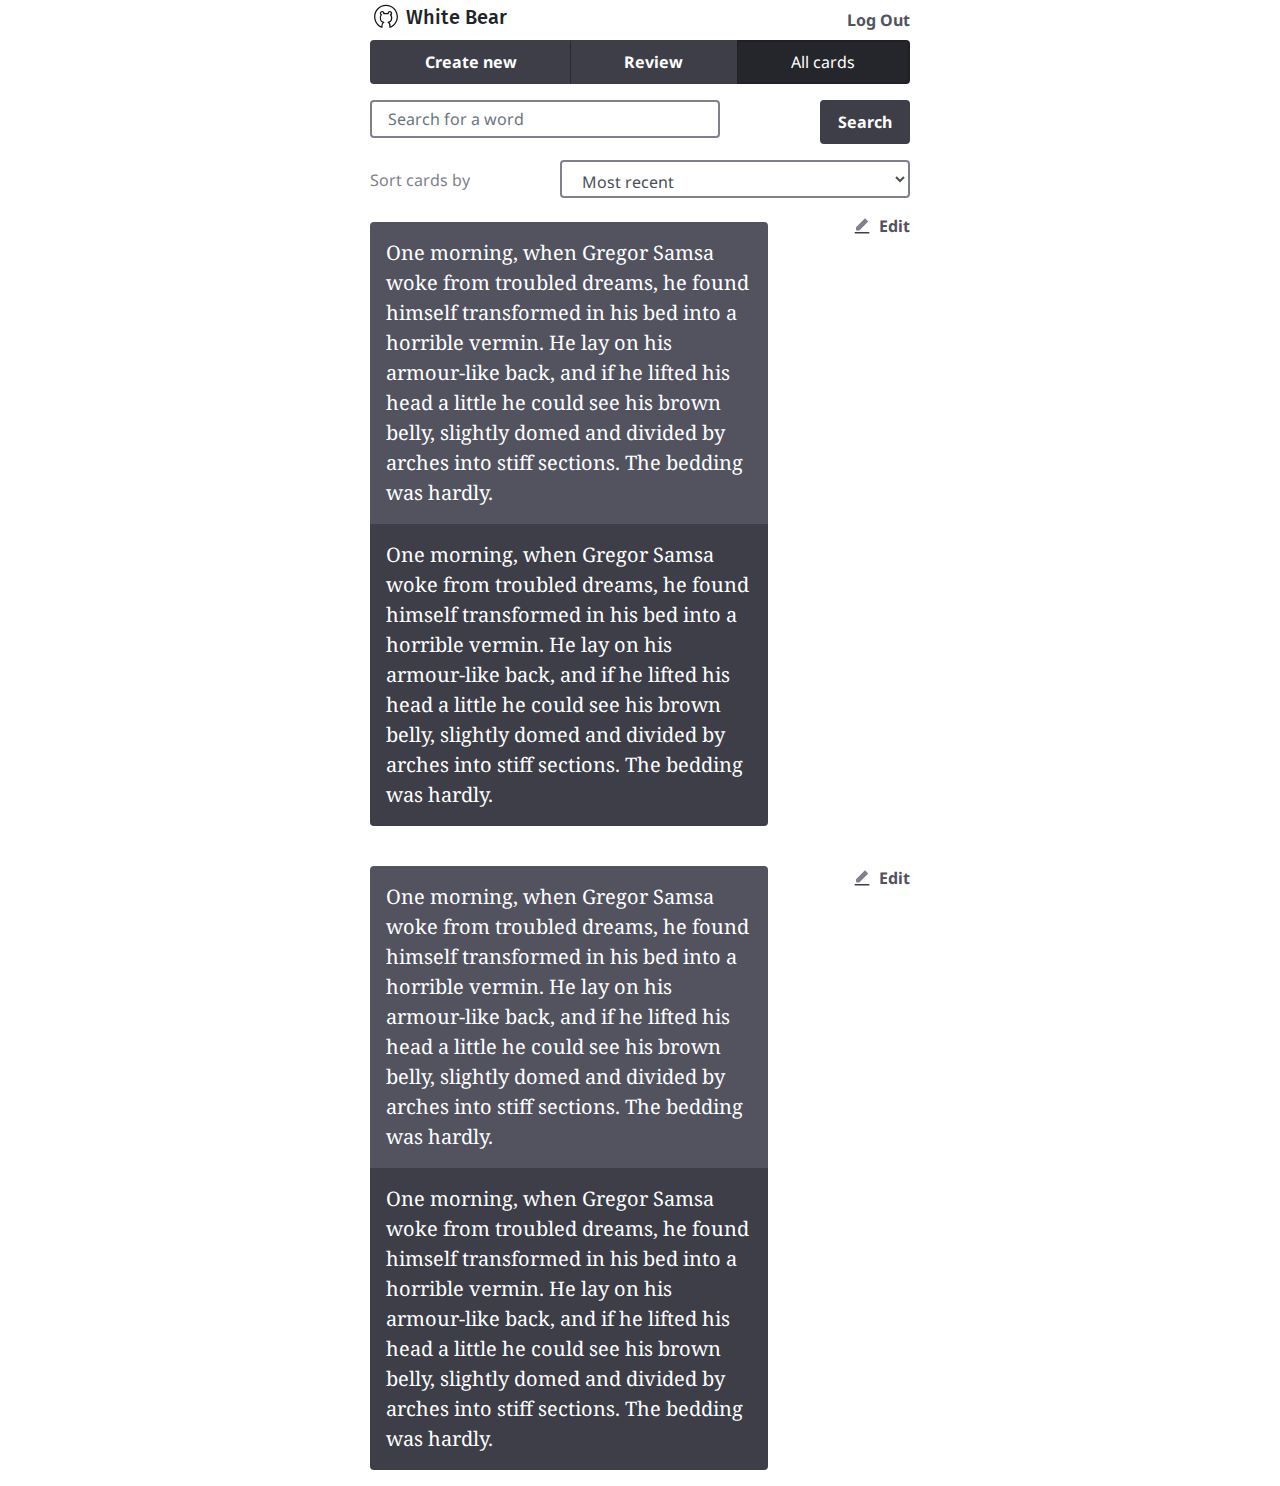
==== commit cee7a75e: "added all-cards" ====
--- a/all-cards.html
+++ b/all-cards.html
@@ -4,11 +4,154 @@
       <meta name="viewport" content="width=device-width, initial-scale=1.0" />
       <title>White Bear Start</title>
       <link rel="stylesheet" href="style/dist.css" />
+   </head>
+   <body>
+      <div class="container">
+         <div class="row">
+            <div
+               class="col-12 col-xl-6 offset-xl-3 col-lg-8 offset-lg-2 col-md-10 offset-md-1"
+            >
+               <img
+                  src="icons/logo-app.svg"
+                  width="32px;"
+                  alt="White-bear-logo"
+               />
+               <h3 class="d-inline text-brand">White Bear</h3>
+               <a href="index.html" class="btn btn-link float-right">Log Out</a>
 
-      <script
-         src="https://cdnjs.cloudflare.com/ajax/libs/jquery/3.5.1/jquery.min.js"
-         defer
-      ></script>
-   </head>
-   <body></body>
+               <div
+                  class="btn-group d-flex mb-4"
+                  role="navigation"
+                  aria-label="navigation"
+               >
+                  <a
+                     href="create-answer.html"
+                     type="button"
+                     class="btn btn-secondary"
+                     >Create new</a
+                  >
+                  <a
+                     href="review-imagery.html"
+                     type="button"
+                     class="btn btn-secondary tab-separator"
+                  >
+                     Review
+                  </a>
+                  <button
+                     href="all-cards.html"
+                     type="button"
+                     class="btn btn-secondary tab-separator tab active"
+                  >
+                     All cards
+                  </button>
+               </div>
+               <div class="row">
+                  <div class="col-8">
+                     <input
+                        class="form-control text-muted search-border"
+                        type="text"
+                        placeholder="Search for a word"
+                        aria-label="Search"
+                     />
+                  </div>
+                  <div class="col-4">
+                     <button
+                        type="button"
+                        class="btn btn-secondary float-right"
+                     >
+                        Search
+                     </button>
+                  </div>
+               </div>
+               <div class="row mt-4">
+                  <div class="col-4">
+                     <p class="text-muted mt-2">Sort cards by</p>
+                  </div>
+                  <div class="col-8">
+                     <select class="form-control select-menu">
+                        <option selected>Most recent</option>
+                        <option value 1>Oldest</option>
+                        <option value 2>Hardest</option>
+                        <option value 3>Easiest</option>
+                     </select>
+                  </div>
+               </div>
+               <!-- primary card -->
+               <div class="row">
+                  <div class="my-5 col-9">
+                     <div class="card bg-primary">
+                        <div class="card-body">
+                           One morning, when Gregor Samsa woke from troubled
+                           dreams, he found himself transformed in his bed into
+                           a horrible vermin. He lay on his armour-like back,
+                           and if he lifted his head a little he could see his
+                           brown belly, slightly domed and divided by arches
+                           into stiff sections. The bedding was hardly.
+                        </div>
+                     </div>
+                     <div class="card bg-secondary">
+                        <div class="card-body">
+                           One morning, when Gregor Samsa woke from troubled
+                           dreams, he found himself transformed in his bed into
+                           a horrible vermin. He lay on his armour-like back,
+                           and if he lifted his head a little he could see his
+                           brown belly, slightly domed and divided by arches
+                           into stiff sections. The bedding was hardly.
+                        </div>
+                     </div>
+                  </div>
+                  <div class="col-3 mt-2">
+                     <a href="edit.html" class="btn btn-link float-right">
+                        <img
+                           src="icons/edit.svg"
+                           width="18px"
+                           style="margin-bottom: 3px;"
+                           class="mr-2"
+                        />Edit
+                     </a>
+                  </div>
+               </div>
+               <div class="row">
+                  <div class="my-4 col-9">
+                     <div class="card bg-primary">
+                        <div class="card-body">
+                           One morning, when Gregor Samsa woke from troubled
+                           dreams, he found himself transformed in his bed into
+                           a horrible vermin. He lay on his armour-like back,
+                           and if he lifted his head a little he could see his
+                           brown belly, slightly domed and divided by arches
+                           into stiff sections. The bedding was hardly.
+                        </div>
+                     </div>
+                     <div class="card bg-secondary">
+                        <div class="card-body">
+                           One morning, when Gregor Samsa woke from troubled
+                           dreams, he found himself transformed in his bed into
+                           a horrible vermin. He lay on his armour-like back,
+                           and if he lifted his head a little he could see his
+                           brown belly, slightly domed and divided by arches
+                           into stiff sections. The bedding was hardly.
+                        </div>
+                     </div>
+                  </div>
+                  <div class="col-3 mt-2">
+                     <a href="edit.html" class="btn btn-link float-right">
+                        <img
+                           src="icons/edit.svg"
+                           width="18px"
+                           style="margin-bottom: 3px;"
+                           class="mr-2"
+                        />Edit
+                     </a>
+                  </div>
+               </div>
+            </div>
+         </div>
+      </div>
+   </body>
+   <script
+      src="https://cdnjs.cloudflare.com/ajax/libs/jquery/3.5.1/jquery.min.js"
+      defer
+   ></script>
+   <script src="script.js" defer></script>
 </html>
--- a/style/dist.css
+++ b/style/dist.css
@@ -25,7 +25,7 @@
   --success: #2f52b9;
   --info: #17a2b8;
   --warning: #ffc107;
-  --danger: #ecb8c5;
+  --danger: #a42443;
   --light: #cccdd2;
   --dark: #292a30;
   --breakpoint-xs: 0;
@@ -82,7 +82,7 @@
 
 p {
   margin-top: 0;
-  margin-bottom: 1rem;
+  margin-bottom: 0;
 }
 
 abbr[title],
@@ -386,7 +386,7 @@
 
 .lead {
   font-size: 1.25rem;
-  font-weight: 300;
+  font-weight: 400;
 }
 
 .display-1 {
@@ -1824,21 +1824,21 @@
 .table-danger,
 .table-danger > th,
 .table-danger > td {
-  background-color: #faebef;
+  background-color: #e6c2ca;
 }
 .table-danger th,
 .table-danger td,
 .table-danger thead th,
 .table-danger tbody + tbody {
-  border-color: #f5dae1;
+  border-color: #d08d9d;
 }
 
 .table-hover .table-danger:hover {
-  background-color: #f5d7df;
+  background-color: #dfb0ba;
 }
 .table-hover .table-danger:hover > td,
 .table-hover .table-danger:hover > th {
-  background-color: #f5d7df;
+  background-color: #dfb0ba;
 }
 
 .table-light,
@@ -2046,14 +2046,14 @@
 .col-form-label-lg {
   padding-top: 9px;
   padding-bottom: 9px;
-  font-size: 1.25rem;
+  font-size: 1rem;
   line-height: 1.5;
 }
 
 .col-form-label-sm {
   padding-top: 9px;
   padding-bottom: 9px;
-  font-size: 0.875rem;
+  font-size: 1rem;
   line-height: 1.5;
 }
 
@@ -2077,15 +2077,15 @@
 .form-control-sm {
   height: calc(1.5em + 0.5rem + 2px);
   padding: 8 1rem;
-  font-size: 0.875rem;
+  font-size: 1rem;
   line-height: 1.5;
   border-radius: 0.2rem;
 }
 
 .form-control-lg {
   height: calc(1.5em + 1rem + 2px);
-  padding: 8 64;
-  font-size: 1.25rem;
+  padding: 8 32;
+  font-size: 1rem;
   line-height: 1.5;
   border-radius: 0.3rem;
 }
@@ -2131,7 +2131,7 @@
   margin-left: -1.25rem;
 }
 .form-check-input[disabled] ~ .form-check-label, .form-check-input:disabled ~ .form-check-label {
-  color: #6c757d;
+  color: #80818d;
 }
 
 .form-check-label {
@@ -2580,33 +2580,33 @@
 }
 
 .btn-danger {
-  color: #212529;
-  background-color: #ecb8c5;
-  border-color: #ecb8c5;
+  color: #fff;
+  background-color: #a42443;
+  border-color: #a42443;
 }
 .btn-danger:hover {
-  color: #212529;
-  background-color: #e49aac;
-  border-color: #e190a4;
+  color: #fff;
+  background-color: #851d36;
+  border-color: #7a1b32;
 }
 .btn-danger:focus, .btn-danger.focus {
-  color: #212529;
-  background-color: #e49aac;
-  border-color: #e190a4;
-  box-shadow: 0 0 0 0.2rem rgba(206, 162, 174, 0.5);
+  color: #fff;
+  background-color: #851d36;
+  border-color: #7a1b32;
+  box-shadow: 0 0 0 0.2rem rgba(178, 69, 95, 0.5);
 }
 .btn-danger.disabled, .btn-danger:disabled {
-  color: #212529;
-  background-color: #ecb8c5;
-  border-color: #ecb8c5;
+  color: #fff;
+  background-color: #a42443;
+  border-color: #a42443;
 }
 .btn-danger:not(:disabled):not(.disabled):active, .btn-danger:not(:disabled):not(.disabled).active, .show > .btn-danger.dropdown-toggle {
-  color: #212529;
-  background-color: #e190a4;
-  border-color: #df869c;
+  color: #fff;
+  background-color: #7a1b32;
+  border-color: #70192e;
 }
 .btn-danger:not(:disabled):not(.disabled):active:focus, .btn-danger:not(:disabled):not(.disabled).active:focus, .show > .btn-danger.dropdown-toggle:focus {
-  box-shadow: 0 0 0 0.2rem rgba(206, 162, 174, 0.5);
+  box-shadow: 0 0 0 0.2rem rgba(178, 69, 95, 0.5);
 }
 
 .btn-light {
@@ -2795,28 +2795,28 @@
 }
 
 .btn-outline-danger {
-  color: #ecb8c5;
-  border-color: #ecb8c5;
+  color: #a42443;
+  border-color: #a42443;
 }
 .btn-outline-danger:hover {
-  color: #212529;
-  background-color: #ecb8c5;
-  border-color: #ecb8c5;
+  color: #fff;
+  background-color: #a42443;
+  border-color: #a42443;
 }
 .btn-outline-danger:focus, .btn-outline-danger.focus {
-  box-shadow: 0 0 0 0.2rem rgba(236, 184, 197, 0.5);
+  box-shadow: 0 0 0 0.2rem rgba(164, 36, 67, 0.5);
 }
 .btn-outline-danger.disabled, .btn-outline-danger:disabled {
-  color: #ecb8c5;
+  color: #a42443;
   background-color: transparent;
 }
 .btn-outline-danger:not(:disabled):not(.disabled):active, .btn-outline-danger:not(:disabled):not(.disabled).active, .show > .btn-outline-danger.dropdown-toggle {
-  color: #212529;
-  background-color: #ecb8c5;
-  border-color: #ecb8c5;
+  color: #fff;
+  background-color: #a42443;
+  border-color: #a42443;
 }
 .btn-outline-danger:not(:disabled):not(.disabled):active:focus, .btn-outline-danger:not(:disabled):not(.disabled).active:focus, .show > .btn-outline-danger.dropdown-toggle:focus {
-  box-shadow: 0 0 0 0.2rem rgba(236, 184, 197, 0.5);
+  box-shadow: 0 0 0 0.2rem rgba(164, 36, 67, 0.5);
 }
 
 .btn-outline-light {
@@ -2888,15 +2888,15 @@
 }
 
 .btn-lg, .btn-group-lg > .btn {
-  padding: 8 64;
-  font-size: 1.25rem;
+  padding: 8 32;
+  font-size: 1rem;
   line-height: 1.5;
   border-radius: 0.3rem;
 }
 
 .btn-sm, .btn-group-sm > .btn {
   padding: 8 1rem;
-  font-size: 0.875rem;
+  font-size: 1rem;
   line-height: 1.5;
   border-radius: 0.2rem;
 }
@@ -3239,8 +3239,8 @@
 }
 
 .btn-lg + .dropdown-toggle-split, .btn-group-lg > .btn + .dropdown-toggle-split {
-  padding-right: 48;
-  padding-left: 48;
+  padding-right: 24;
+  padding-left: 24;
 }
 
 .btn-group-vertical {
@@ -3404,8 +3404,8 @@
 .input-group-lg > .input-group-append > .input-group-text,
 .input-group-lg > .input-group-prepend > .btn,
 .input-group-lg > .input-group-append > .btn {
-  padding: 8 64;
-  font-size: 1.25rem;
+  padding: 8 32;
+  font-size: 1rem;
   line-height: 1.5;
   border-radius: 0.3rem;
 }
@@ -3422,7 +3422,7 @@
 .input-group-sm > .input-group-prepend > .btn,
 .input-group-sm > .input-group-append > .btn {
   padding: 8 1rem;
-  font-size: 0.875rem;
+  font-size: 1rem;
   line-height: 1.5;
   border-radius: 0.2rem;
 }
@@ -4706,16 +4706,16 @@
 }
 
 .badge-danger {
-  color: #212529;
-  background-color: #ecb8c5;
+  color: #fff;
+  background-color: #a42443;
 }
 a.badge-danger:hover, a.badge-danger:focus {
-  color: #212529;
-  background-color: #e190a4;
+  color: #fff;
+  background-color: #7a1b32;
 }
 a.badge-danger:focus, a.badge-danger.focus {
   outline: 0;
-  box-shadow: 0 0 0 0.2rem rgba(236, 184, 197, 0.5);
+  box-shadow: 0 0 0 0.2rem rgba(164, 36, 67, 0.5);
 }
 
 .badge-light {
@@ -4850,15 +4850,15 @@
 }
 
 .alert-danger {
-  color: #7b6066;
-  background-color: #fbf1f3;
-  border-color: #faebef;
+  color: #551323;
+  background-color: #edd3d9;
+  border-color: #e6c2ca;
 }
 .alert-danger hr {
-  border-top-color: #f5d7df;
+  border-top-color: #dfb0ba;
 }
 .alert-danger .alert-link {
-  color: #5e4a4e;
+  color: #2b0a12;
 }
 
 .alert-light {
@@ -5201,17 +5201,17 @@
 }
 
 .list-group-item-danger {
-  color: #7b6066;
-  background-color: #faebef;
+  color: #551323;
+  background-color: #e6c2ca;
 }
 .list-group-item-danger.list-group-item-action:hover, .list-group-item-danger.list-group-item-action:focus {
-  color: #7b6066;
-  background-color: #f5d7df;
+  color: #551323;
+  background-color: #dfb0ba;
 }
 .list-group-item-danger.list-group-item-action.active {
   color: #fff;
-  background-color: #7b6066;
-  border-color: #7b6066;
+  background-color: #551323;
+  border-color: #551323;
 }
 
 .list-group-item-light {
@@ -6045,13 +6045,13 @@
 }
 
 .bg-danger {
-  background-color: #ecb8c5 !important;
+  background-color: #a42443 !important;
 }
 
 a.bg-danger:hover, a.bg-danger:focus,
 button.bg-danger:hover,
 button.bg-danger:focus {
-  background-color: #e190a4 !important;
+  background-color: #7a1b32 !important;
 }
 
 .bg-light {
@@ -6143,7 +6143,7 @@
 }
 
 .border-danger {
-  border-color: #ecb8c5 !important;
+  border-color: #a42443 !important;
 }
 
 .border-light {
@@ -11170,11 +11170,11 @@
 }
 
 .text-danger {
-  color: #ecb8c5 !important;
+  color: #a42443 !important;
 }
 
 a.text-danger:hover, a.text-danger:focus {
-  color: #dc7c94 !important;
+  color: #651629 !important;
 }
 
 .text-light {
@@ -11198,7 +11198,7 @@
 }
 
 .text-muted {
-  color: #6c757d !important;
+  color: #80818d !important;
 }
 
 .text-black-50 {
@@ -11332,6 +11332,13 @@
     border-color: #dee2e6;
   }
 }
+.background-image {
+  background-image: url("/images/background-landing.jpg");
+  background-repeat: no-repeat;
+  background-size: 100% 100%;
+  background-attachment: fixed;
+}
+
 .btn-link {
   padding-left: 0;
   padding-right: 0;
@@ -11375,4 +11382,35 @@
   font-weight: 400;
 }
 
+textarea {
+  width: 100%;
+  background-color: transparent;
+  border: none;
+  overflow: auto;
+  outline: none;
+  -webkit-box-shadow: none;
+  -moz-box-shadow: none;
+  box-shadow: none;
+  resize: none;
+}
+
+.card textarea {
+  color: #fff;
+}
+
+.bg-success,
+.bg-danger p.lead {
+  color: #fff;
+}
+
+.search-border {
+  border-width: 2px;
+  border-color: #80818d;
+}
+
+.select-menu {
+  border-width: 2px;
+  border-color: #80818d;
+}
+
 /*# sourceMappingURL=dist.css.map */
